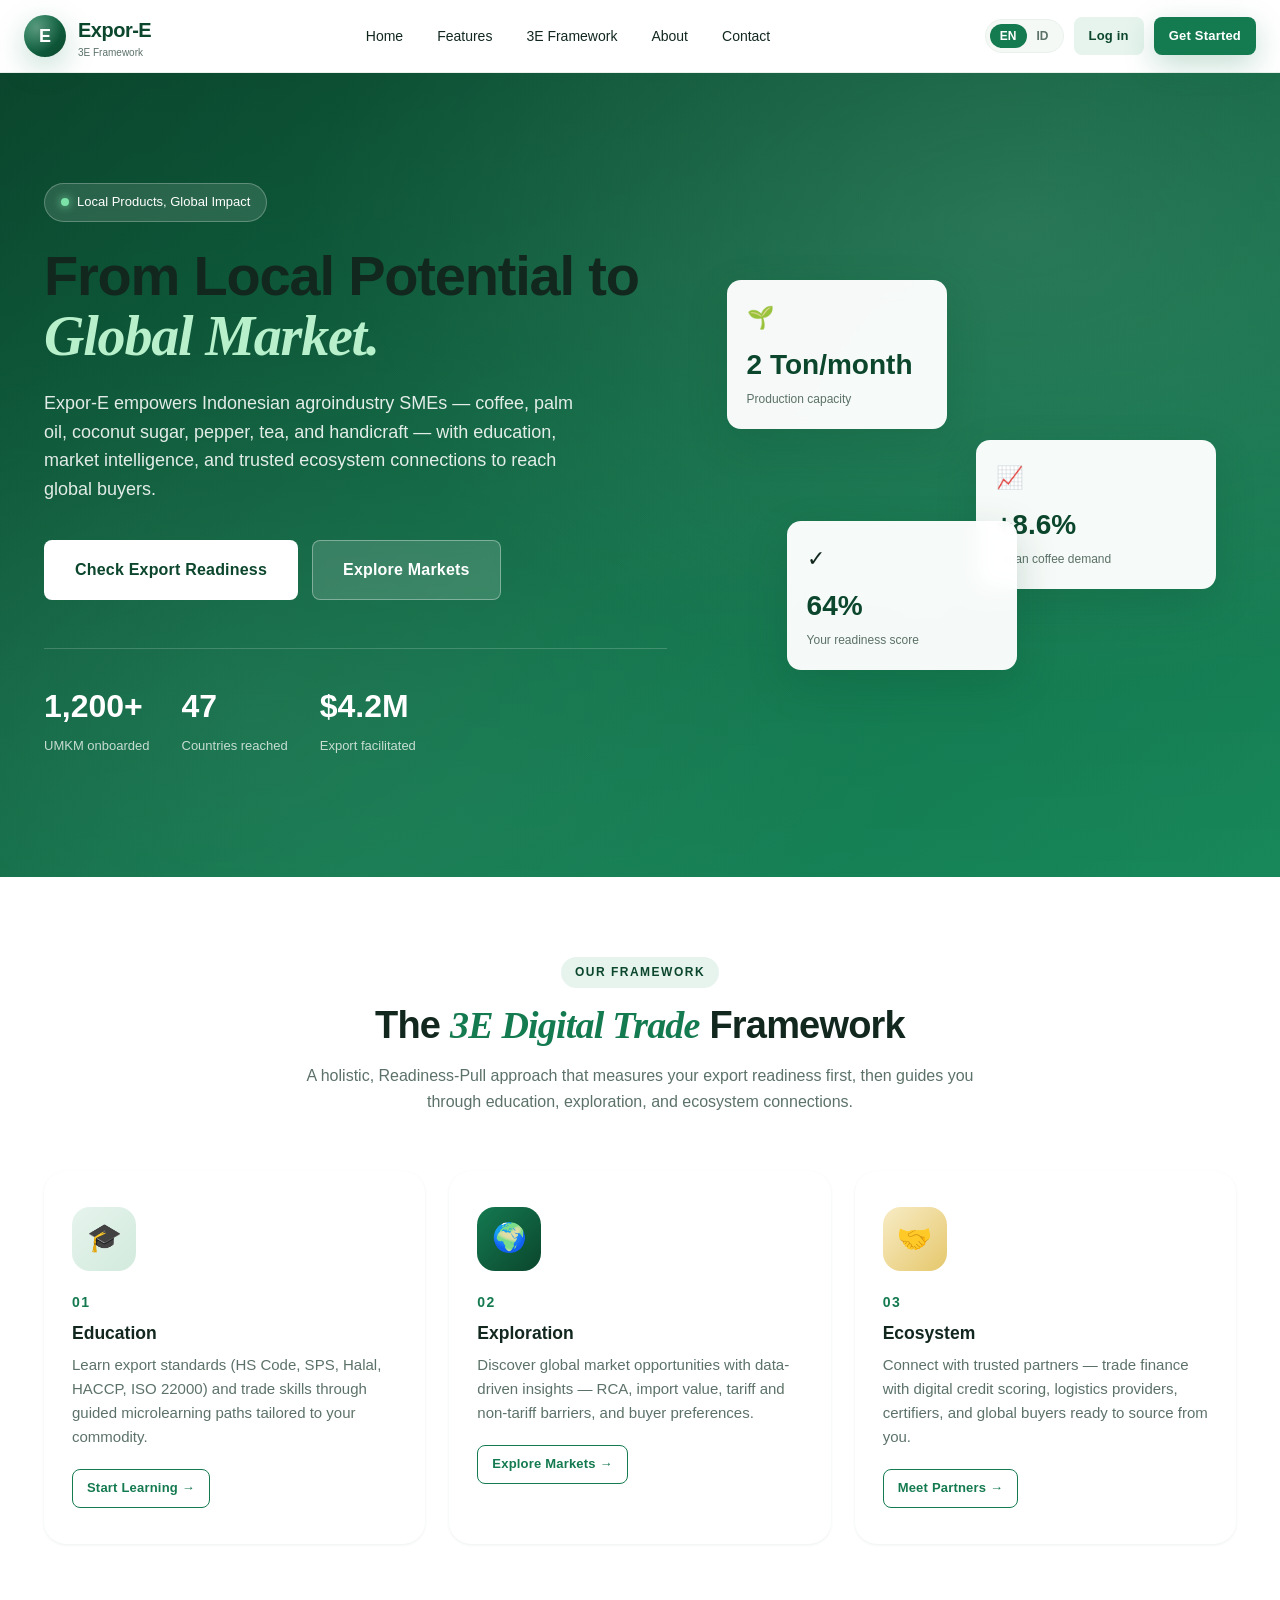
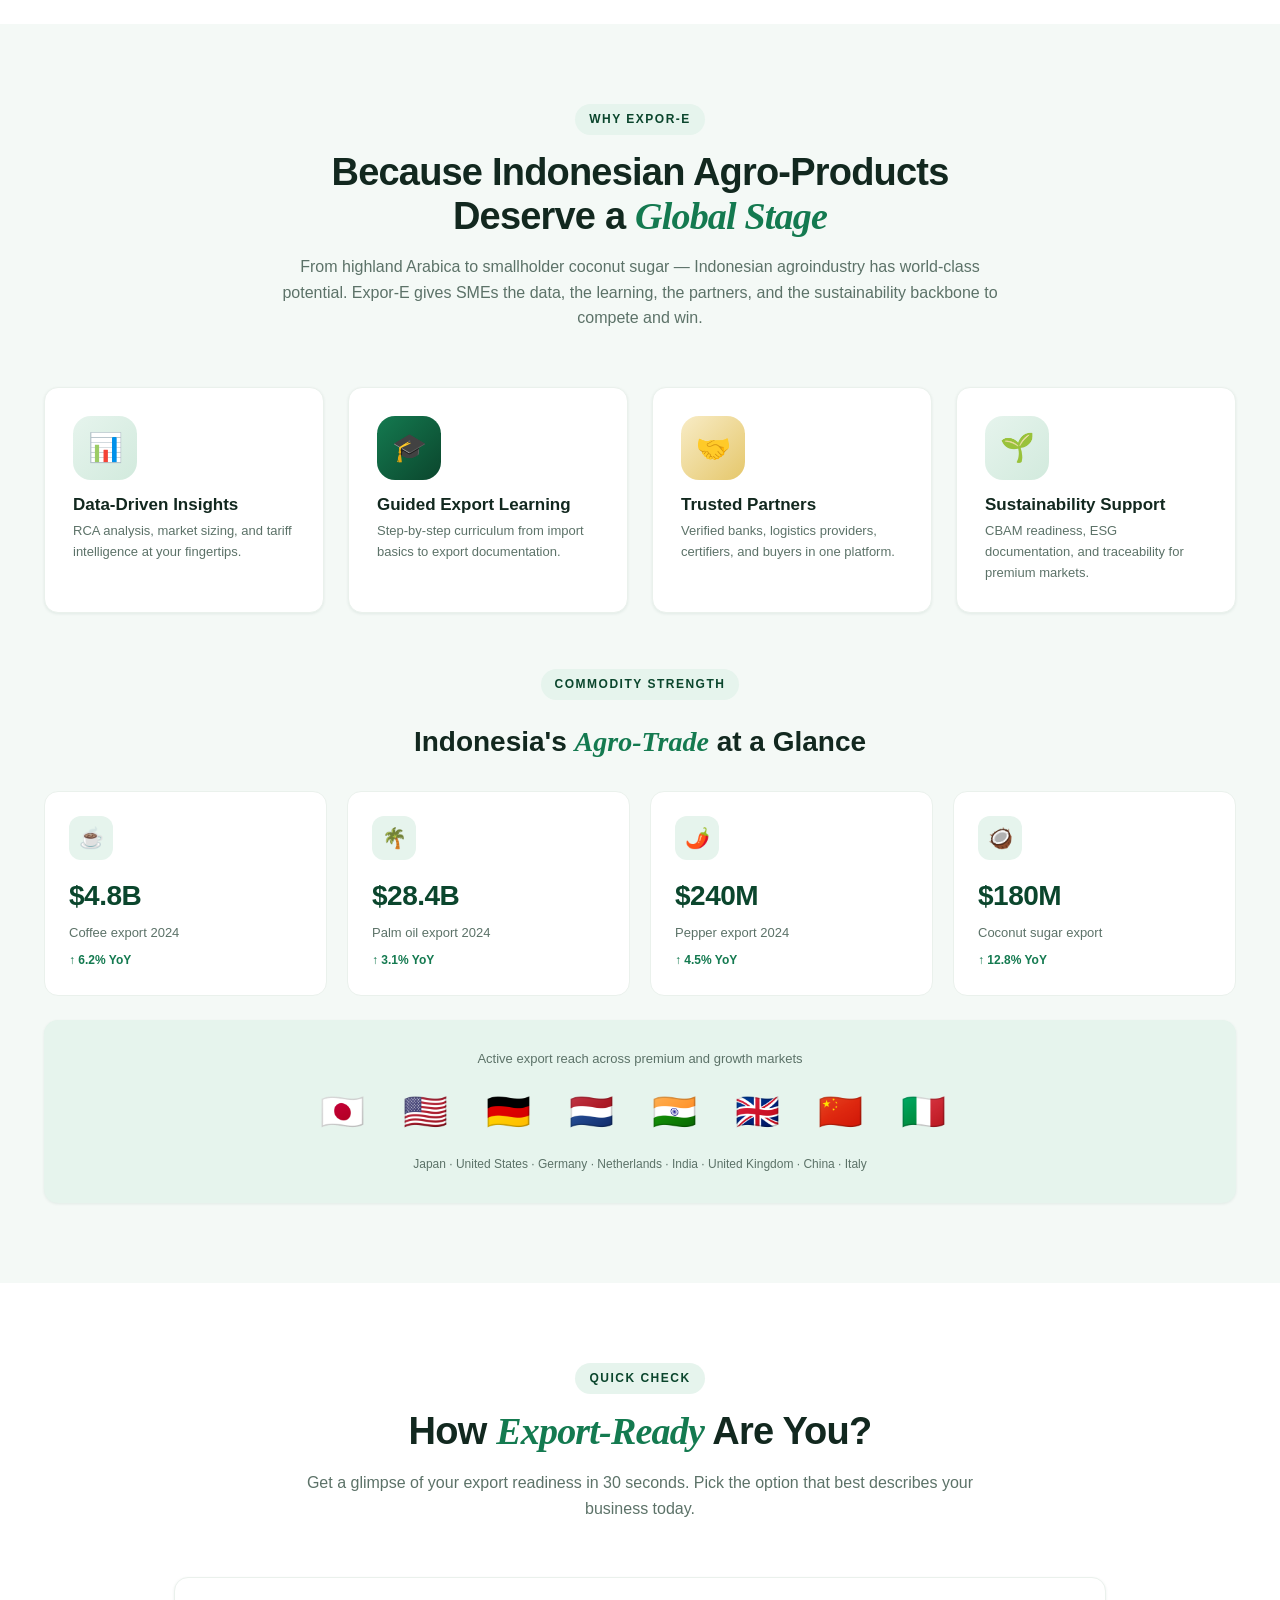
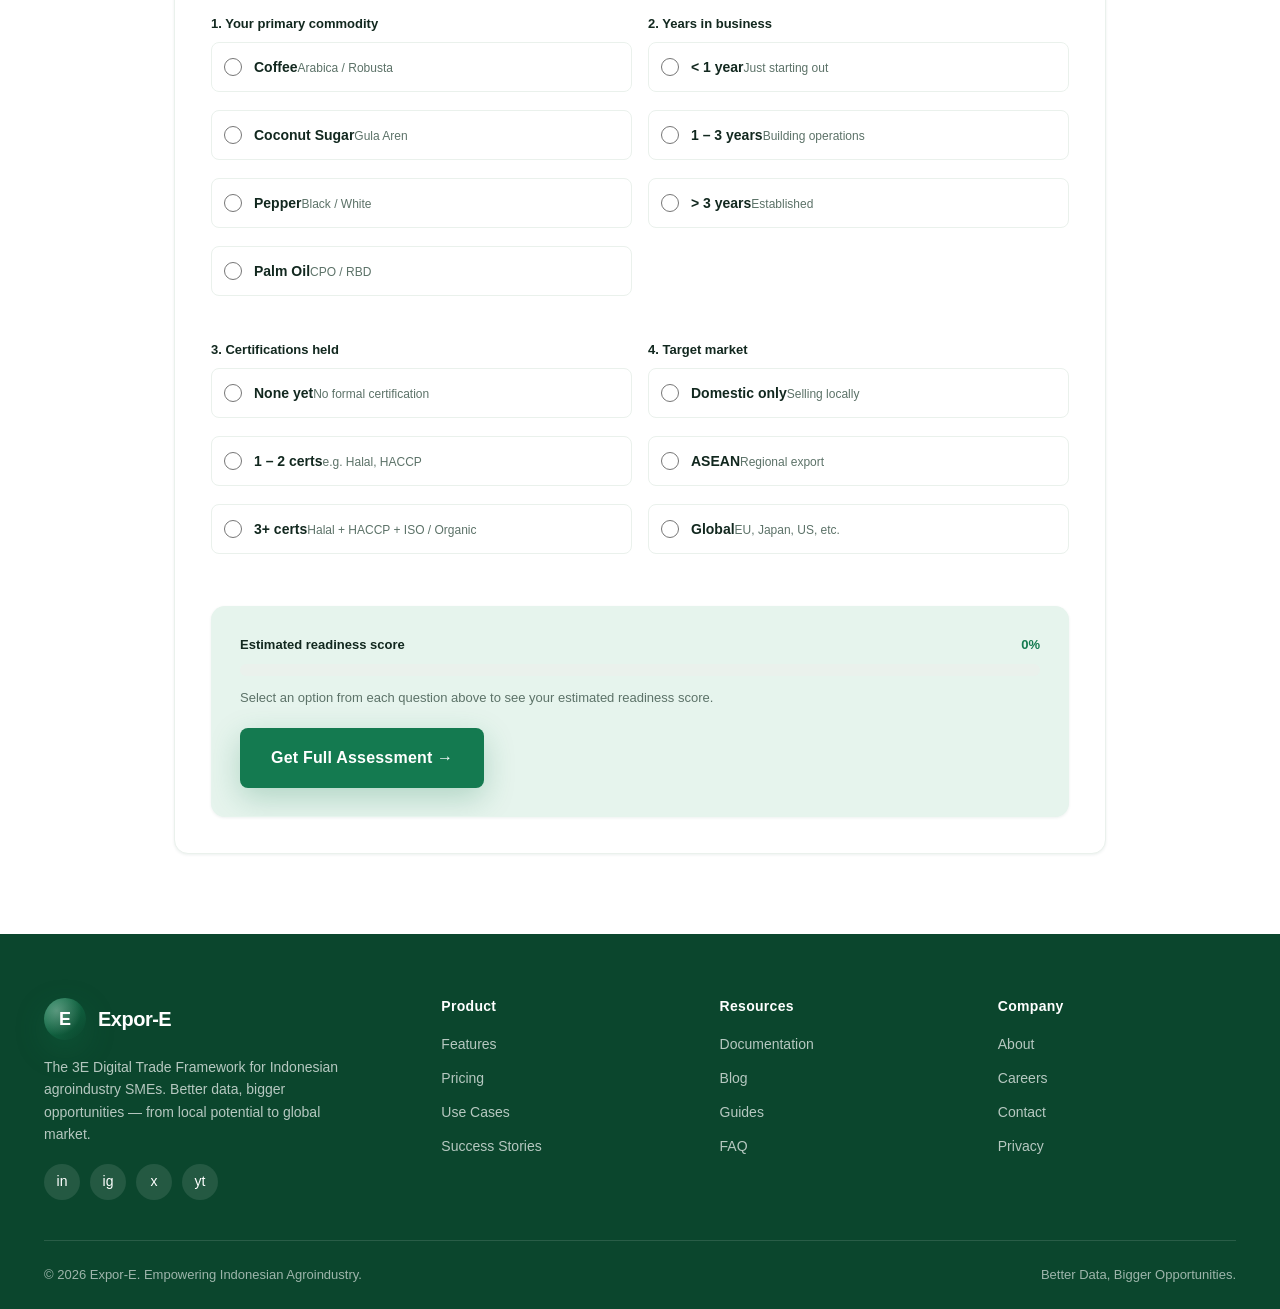
==== index.html @ 66ba03f6 "first commit" ====
<!DOCTYPE html>
<html lang="en">
<head>
  <meta charset="UTF-8">
  <meta name="viewport" content="width=device-width, initial-scale=1.0">
  <title>Expor-E — From Local Potential to Global Market</title>
  <meta name="description" content="Expor-E empowers Indonesian agroindustry SMEs — coffee, palm oil, coconut sugar, pepper, tea, and handicraft — with education, market intelligence, and trusted ecosystem connections to reach global buyers.">
  <link rel="stylesheet" href="style.css">
</head>
<body>

  <!-- ============= NAVBAR ============= -->
  <nav class="navbar">
    <div class="nav-inner">
      <a href="index.html" class="brand">
        <div class="brand-logo">E</div>
        <div>
          <div class="brand-name">Expor-E</div>
          <div class="brand-tag">3E Framework</div>
        </div>
      </a>
      <button class="mobile-nav-toggle" onclick="ExporE.toggleNav()" aria-label="Open menu">
        <svg width="22" height="22" viewBox="0 0 24 24" fill="none" stroke="currentColor" stroke-width="2.5" stroke-linecap="round"><line x1="3" y1="6" x2="21" y2="6"/><line x1="3" y1="12" x2="21" y2="12"/><line x1="3" y1="18" x2="21" y2="18"/></svg>
      </button>
      <div class="nav-menu">
        <a class="nav-link" href="index.html">Home</a>
        <a class="nav-link" href="#features">Features</a>
        <a class="nav-link" href="#framework">3E Framework</a>
        <a class="nav-link" href="#why">About</a>
        <a class="nav-link" href="#footer">Contact</a>
      </div>
      <div class="nav-actions">
        <div class="lang-switch">
          <button class="lang-btn active" data-lang="en" onclick="ExporE.switchLang('en')">EN</button>
          <button class="lang-btn" data-lang="id" onclick="ExporE.switchLang('id')">ID</button>
        </div>
        <a href="auth.html" class="btn btn-ghost btn-sm">Log in</a>
        <a href="auth.html?mode=register" class="btn btn-primary btn-sm">Get Started</a>
      </div>
    </div>
  </nav>
  <div class="nav-backdrop" onclick="ExporE.closeNav()"></div>

  <!-- ============= HERO ============= -->
  <section class="hero" id="home">
    <div class="hero-bg"></div>
    <div class="hero-inner">
      <div>
        <span class="hero-badge"><span class="hero-badge-dot"></span>Local Products, Global Impact</span>
        <h1>From Local Potential to <span class="accent">Global Market.</span></h1>
        <p class="hero-sub">Expor-E empowers Indonesian agroindustry SMEs — coffee, palm oil, coconut sugar, pepper, tea, and handicraft — with education, market intelligence, and trusted ecosystem connections to reach global buyers.</p>
        <div class="hero-actions">
          <a href="auth.html" class="btn btn-white btn-lg">Check Export Readiness</a>
          <a href="markets.html" class="btn btn-light btn-lg">Explore Markets</a>
        </div>
        <div class="hero-stats">
          <div>
            <div class="hero-stat-num">1,200+</div>
            <div class="hero-stat-label">UMKM onboarded</div>
          </div>
          <div>
            <div class="hero-stat-num">47</div>
            <div class="hero-stat-label">Countries reached</div>
          </div>
          <div>
            <div class="hero-stat-num">$4.2M</div>
            <div class="hero-stat-label">Export facilitated</div>
          </div>
        </div>
      </div>
      <div class="hero-card-stack">
        <div class="hero-float-card f1">
          <div class="ic">🌱</div>
          <div class="num">2 Ton/month</div>
          <div class="lbl">Production capacity</div>
        </div>
        <div class="hero-float-card f2">
          <div class="ic">📈</div>
          <div class="num">+8.6%</div>
          <div class="lbl">Japan coffee demand</div>
        </div>
        <div class="hero-float-card f3">
          <div class="ic">✓</div>
          <div class="num">64%</div>
          <div class="lbl">Your readiness score</div>
        </div>
      </div>
    </div>
  </section>

  <!-- ============= 3E FRAMEWORK ============= -->
  <section class="section" id="framework">
    <div class="container">
      <div class="section-head">
        <span class="eyebrow">Our Framework</span>
        <h2>The <span class="accent">3E Digital Trade</span> Framework</h2>
        <p>A holistic, Readiness-Pull approach that measures your export readiness first, then guides you through education, exploration, and ecosystem connections.</p>
      </div>
      <div class="grid grid-3">
        <div class="card-feature">
          <div class="card-icon">🎓</div>
          <div class="card-num">01</div>
          <h3>Education</h3>
          <p class="text-muted" style="margin-top:8px;">Learn export standards (HS Code, SPS, Halal, HACCP, ISO 22000) and trade skills through guided microlearning paths tailored to your commodity.</p>
          <a href="education.html" class="btn btn-outline btn-sm" style="margin-top:20px;">Start Learning →</a>
        </div>
        <div class="card-feature">
          <div class="card-icon emerald">🌍</div>
          <div class="card-num">02</div>
          <h3>Exploration</h3>
          <p class="text-muted" style="margin-top:8px;">Discover global market opportunities with data-driven insights — RCA, import value, tariff and non-tariff barriers, and buyer preferences.</p>
          <a href="markets.html" class="btn btn-outline btn-sm" style="margin-top:20px;">Explore Markets →</a>
        </div>
        <div class="card-feature">
          <div class="card-icon gold">🤝</div>
          <div class="card-num">03</div>
          <h3>Ecosystem</h3>
          <p class="text-muted" style="margin-top:8px;">Connect with trusted partners — trade finance with digital credit scoring, logistics providers, certifiers, and global buyers ready to source from you.</p>
          <a href="ecosystem.html" class="btn btn-outline btn-sm" style="margin-top:20px;">Meet Partners →</a>
        </div>
      </div>
    </div>
  </section>

  <!-- ============= WHY EXPOR-E ============= -->
  <section class="section" id="why" style="background: var(--mint-bg);">
    <div class="container">
      <div class="section-head">
        <span class="eyebrow">Why Expor-E</span>
        <h2>Because Indonesian Agro-Products Deserve a <span class="accent">Global Stage</span></h2>
        <p>From highland Arabica to smallholder coconut sugar — Indonesian agroindustry has world-class potential. Expor-E gives SMEs the data, the learning, the partners, and the sustainability backbone to compete and win.</p>
      </div>
      <div class="grid grid-4" id="features">
        <div class="card card-pad">
          <div class="card-icon" style="margin-bottom:14px;">📊</div>
          <h3 style="font-size:17px;">Data-Driven Insights</h3>
          <p class="text-muted" style="margin-top:6px;font-size:13px;">RCA analysis, market sizing, and tariff intelligence at your fingertips.</p>
        </div>
        <div class="card card-pad">
          <div class="card-icon emerald" style="margin-bottom:14px;">🎓</div>
          <h3 style="font-size:17px;">Guided Export Learning</h3>
          <p class="text-muted" style="margin-top:6px;font-size:13px;">Step-by-step curriculum from import basics to export documentation.</p>
        </div>
        <div class="card card-pad">
          <div class="card-icon gold" style="margin-bottom:14px;">🤝</div>
          <h3 style="font-size:17px;">Trusted Partners</h3>
          <p class="text-muted" style="margin-top:6px;font-size:13px;">Verified banks, logistics providers, certifiers, and buyers in one platform.</p>
        </div>
        <div class="card card-pad">
          <div class="card-icon" style="margin-bottom:14px;">🌱</div>
          <h3 style="font-size:17px;">Sustainability Support</h3>
          <p class="text-muted" style="margin-top:6px;font-size:13px;">CBAM readiness, ESG documentation, and traceability for premium markets.</p>
        </div>
      </div>

      <!-- Commodity Strength -->
      <div style="margin-top:56px;">
        <div class="text-center" style="margin-bottom:32px;">
          <span class="eyebrow">Commodity Strength</span>
          <h2 style="font-size:28px;font-weight:800;margin-top:8px;">Indonesia's <span class="accent" style="color:var(--emerald);font-family:var(--font-serif);font-style:italic;">Agro-Trade</span> at a Glance</h2>
        </div>
        <div class="stats-grid">
          <div class="stat-card">
            <div class="icon-box">☕</div>
            <div class="stat-num">$4.8B</div>
            <div class="stat-lbl">Coffee export 2024</div>
            <div class="stat-trend">↑ 6.2% YoY</div>
          </div>
          <div class="stat-card">
            <div class="icon-box">🌴</div>
            <div class="stat-num">$28.4B</div>
            <div class="stat-lbl">Palm oil export 2024</div>
            <div class="stat-trend">↑ 3.1% YoY</div>
          </div>
          <div class="stat-card">
            <div class="icon-box">🌶️</div>
            <div class="stat-num">$240M</div>
            <div class="stat-lbl">Pepper export 2024</div>
            <div class="stat-trend">↑ 4.5% YoY</div>
          </div>
          <div class="stat-card">
            <div class="icon-box">🥥</div>
            <div class="stat-num">$180M</div>
            <div class="stat-lbl">Coconut sugar export</div>
            <div class="stat-trend">↑ 12.8% YoY</div>
          </div>
        </div>

        <!-- Global reach flags -->
        <div class="card card-mint card-pad" style="margin-top:24px;text-align:center;">
          <p class="text-muted" style="font-size:13px;margin-bottom:14px;">Active export reach across premium and growth markets</p>
          <div style="font-size:36px;letter-spacing:14px;">
            🇯🇵 🇺🇸 🇩🇪 🇳🇱 🇮🇳 🇬🇧 🇨🇳 🇮🇹
          </div>
          <p class="text-muted" style="font-size:12px;margin-top:14px;">Japan · United States · Germany · Netherlands · India · United Kingdom · China · Italy</p>
        </div>
      </div>
    </div>
  </section>

  <!-- ============= QUICK READINESS CHECK ============= -->
  <section class="section" id="quick-check">
    <div class="container container-narrow">
      <div class="section-head">
        <span class="eyebrow">Quick Check</span>
        <h2>How <span class="accent">Export-Ready</span> Are You?</h2>
        <p>Get a glimpse of your export readiness in 30 seconds. Pick the option that best describes your business today.</p>
      </div>

      <div class="card card-pad-lg">
        <div class="form-row" style="grid-template-columns: 1fr 1fr;">
          <!-- Q1 Commodity -->
          <div class="form-group">
            <label class="form-label">1. Your primary commodity</label>
            <div class="flex-col gap-8" data-question="commodity">
              <label class="form-check"><input type="radio" name="q-commodity" value="coffee"><span><span class="form-check-label">Coffee</span><span class="form-check-sub">Arabica / Robusta</span></span></label>
              <label class="form-check"><input type="radio" name="q-commodity" value="sugar"><span><span class="form-check-label">Coconut Sugar</span><span class="form-check-sub">Gula Aren</span></span></label>
              <label class="form-check"><input type="radio" name="q-commodity" value="pepper"><span><span class="form-check-label">Pepper</span><span class="form-check-sub">Black / White</span></span></label>
              <label class="form-check"><input type="radio" name="q-commodity" value="palmoil"><span><span class="form-check-label">Palm Oil</span><span class="form-check-sub">CPO / RBD</span></span></label>
            </div>
          </div>

          <!-- Q2 Years in business -->
          <div class="form-group">
            <label class="form-label">2. Years in business</label>
            <div class="flex-col gap-8" data-question="years">
              <label class="form-check"><input type="radio" name="q-years" value="lt1"><span><span class="form-check-label">&lt; 1 year</span><span class="form-check-sub">Just starting out</span></span></label>
              <label class="form-check"><input type="radio" name="q-years" value="1to3"><span><span class="form-check-label">1 – 3 years</span><span class="form-check-sub">Building operations</span></span></label>
              <label class="form-check"><input type="radio" name="q-years" value="gt3"><span><span class="form-check-label">&gt; 3 years</span><span class="form-check-sub">Established</span></span></label>
            </div>
          </div>

          <!-- Q3 Certifications -->
          <div class="form-group">
            <label class="form-label">3. Certifications held</label>
            <div class="flex-col gap-8" data-question="certs">
              <label class="form-check"><input type="radio" name="q-certs" value="none"><span><span class="form-check-label">None yet</span><span class="form-check-sub">No formal certification</span></span></label>
              <label class="form-check"><input type="radio" name="q-certs" value="1to2"><span><span class="form-check-label">1 – 2 certs</span><span class="form-check-sub">e.g. Halal, HACCP</span></span></label>
              <label class="form-check"><input type="radio" name="q-certs" value="3plus"><span><span class="form-check-label">3+ certs</span><span class="form-check-sub">Halal + HACCP + ISO / Organic</span></span></label>
            </div>
          </div>

          <!-- Q4 Target market -->
          <div class="form-group">
            <label class="form-label">4. Target market</label>
            <div class="flex-col gap-8" data-question="market">
              <label class="form-check"><input type="radio" name="q-market" value="domestic"><span><span class="form-check-label">Domestic only</span><span class="form-check-sub">Selling locally</span></span></label>
              <label class="form-check"><input type="radio" name="q-market" value="asean"><span><span class="form-check-label">ASEAN</span><span class="form-check-sub">Regional export</span></span></label>
              <label class="form-check"><input type="radio" name="q-market" value="global"><span><span class="form-check-label">Global</span><span class="form-check-sub">EU, Japan, US, etc.</span></span></label>
            </div>
          </div>
        </div>

        <!-- Preview result -->
        <div class="card card-mint card-pad" style="margin-top:24px;">
          <div class="progress-row">
            <span class="lbl">Estimated readiness score</span>
            <span class="val" id="quick-score">0%</span>
          </div>
          <div class="progress progress-lg" id="quick-progress">
            <div class="progress-bar" style="width:0%"></div>
          </div>
          <p class="text-muted" style="font-size:13px;margin-top:12px;" id="quick-message">Select an option from each question above to see your estimated readiness score.</p>
          <div style="margin-top:20px;">
            <a href="auth.html?mode=register" class="btn btn-primary btn-lg">Get Full Assessment →</a>
          </div>
        </div>
      </div>
    </div>
  </section>

  <!-- ============= FOOTER ============= -->
  <footer class="footer" id="footer">
    <div class="container">
      <div class="footer-grid">
        <div class="footer-brand">
          <div class="brand">
            <div class="brand-logo">E</div>
            <div class="brand-name">Expor-E</div>
          </div>
          <p>The 3E Digital Trade Framework for Indonesian agroindustry SMEs. Better data, bigger opportunities — from local potential to global market.</p>
          <div class="footer-social" style="margin-top:18px;">
            <a href="#" aria-label="LinkedIn">in</a>
            <a href="#" aria-label="Instagram">ig</a>
            <a href="#" aria-label="Twitter">x</a>
            <a href="#" aria-label="YouTube">yt</a>
          </div>
        </div>
        <div class="footer-col">
          <h4>Product</h4>
          <ul>
            <li><a href="#features">Features</a></li>
            <li><a href="auth.html?mode=register">Pricing</a></li>
            <li><a href="#framework">Use Cases</a></li>
            <li><a href="markets.html">Success Stories</a></li>
          </ul>
        </div>
        <div class="footer-col">
          <h4>Resources</h4>
          <ul>
            <li><a href="education.html">Documentation</a></li>
            <li><a href="#why">Blog</a></li>
            <li><a href="education.html">Guides</a></li>
            <li><a href="#quick-check">FAQ</a></li>
          </ul>
        </div>
        <div class="footer-col">
          <h4>Company</h4>
          <ul>
            <li><a href="#why">About</a></li>
            <li><a href="#why">Careers</a></li>
            <li><a href="#footer">Contact</a></li>
            <li><a href="#footer">Privacy</a></li>
          </ul>
        </div>
      </div>
      <div class="footer-bottom">
        <p>© 2026 Expor-E. Empowering Indonesian Agroindustry.</p>
        <p>Better Data, Bigger Opportunities.</p>
      </div>
    </div>
  </footer>

  <script src="script.js"></script>
  <script>
    /* ---------- Quick-check interactive scoring ---------- */
    (function () {
      const scoreEl = document.getElementById('quick-score');
      const barEl = document.querySelector('#quick-progress .progress-bar');
      const msgEl = document.getElementById('quick-message');

      function calcScore() {
        const commodity = document.querySelector('input[name="q-commodity"]:checked');
        const years = document.querySelector('input[name="q-years"]:checked');
        const certs = document.querySelector('input[name="q-certs"]:checked');
        const market = document.querySelector('input[name="q-market"]:checked');

        let score = 25; // base
        if (commodity) score += 10;
        if (years) {
          if (years.value === 'lt1') score += 5;
          else if (years.value === '1to3') score += 12;
          else if (years.value === 'gt3') score += 20;
        }
        if (certs) {
          if (certs.value === 'none') score += 5;
          else if (certs.value === '1to2') score += 15;
          else if (certs.value === '3plus') score += 25;
        }
        if (market) {
          if (market.value === 'domestic') score += 5;
          else if (market.value === 'asean') score += 15;
          else if (market.value === 'global') score += 25;
        }
        if (score > 100) score = 100;
        return { score, commodity, years, certs, market };
      }

      function render() {
        const { score, commodity, years, certs, market } = calcScore();
        scoreEl.textContent = score + '%';
        barEl.style.width = score + '%';
        barEl.classList.remove('warning', 'danger', 'gold', 'info');
        if (score < 40) barEl.classList.add('danger');
        else if (score < 70) barEl.classList.add('warning');
        else if (score < 85) barEl.classList.add('info');
        else barEl.classList.add('gold');

        const answered = [commodity, years, certs, market].filter(Boolean).length;
        if (answered === 0) {
          msgEl.textContent = 'Select an option from each question above to see your estimated readiness score.';
        } else if (answered < 4) {
          msgEl.textContent = `Good progress — ${answered}/4 answered. Keep going for a complete estimate.`;
        } else {
          let label = 'Getting Started';
          if (score >= 85) label = 'Export Ready 🚀';
          else if (score >= 70) label = 'Good Progress 💪';
          else if (score >= 50) label = 'Building Up 🌱';
          msgEl.textContent = `Your estimated readiness: ${score}% — ${label}. Sign up for the full assessment with detailed recommendations.`;
          if (typeof ExporE !== 'undefined' && ExporE.showToast) {
            ExporE.showToast('Quick check complete! Score: ' + score + '%', 'success');
          }
        }
      }

      document.querySelectorAll('input[type="radio"]').forEach(r => {
        r.addEventListener('change', render);
        // visual selected state
        r.addEventListener('change', () => {
          r.closest('[data-question]').querySelectorAll('.form-check').forEach(fc => fc.classList.remove('checked'));
          r.closest('.form-check').classList.add('checked');
        });
      });
    })();
  </script>
</body>
</html>
---- style.css ----
/* ============================================
   EXPOR-E — The 3E Digital Trade Framework
   Vanilla CSS3 · Green-White Modern Elegant
   ============================================ */

/* ---------- 1. ROOT VARIABLES ---------- */
:root {
  --emerald: #147A50;
  --emerald-dark: #0B462D;
  --emerald-deep: #093824;
  --mint-soft: #E6F4ED;
  --mint-bg: #F4F9F6;
  --white: #FFFFFF;
  --text-dark: #12281F;
  --muted: #5C7268;
  --muted-light: #8DA89C;
  --border: #DCE7E0;
  --border-soft: #EAF1EC;
  --danger: #C0392B;
  --warning: #E08A1F;
  --info: #2E7CB8;
  --gold: #C9A227;
  --shadow-sm: 0 1px 3px rgba(11, 70, 45, 0.08);
  --shadow: 0 4px 16px rgba(11, 70, 45, 0.10);
  --shadow-lg: 0 14px 40px rgba(11, 70, 45, 0.18);
  --shadow-emerald: 0 10px 30px rgba(20, 122, 80, 0.25);
  --radius-sm: 8px;
  --radius: 14px;
  --radius-lg: 22px;
  --radius-xl: 32px;
  --font-sans: -apple-system, BlinkMacSystemFont, "Segoe UI", Roboto, "Helvetica Neue", Arial, sans-serif;
  --font-serif: "Playfair Display", "Times New Roman", Georgia, serif;
}

/* ---------- 2. RESET & BASE ---------- */
*, *::before, *::after { box-sizing: border-box; margin: 0; padding: 0; }
html { scroll-behavior: smooth; -webkit-text-size-adjust: 100%; }
body {
  font-family: var(--font-sans);
  color: var(--text-dark);
  background: var(--white);
  line-height: 1.6;
  font-size: 15px;
  -webkit-font-smoothing: antialiased;
}
img { max-width: 100%; display: block; }
a { color: var(--emerald); text-decoration: none; transition: color 0.2s; }
a:hover { color: var(--emerald-dark); }
button { font-family: inherit; cursor: pointer; border: none; background: none; }
ul, ol { list-style: none; }
input, select, textarea { font-family: inherit; font-size: inherit; }
h1, h2, h3, h4, h5 { line-height: 1.25; color: var(--text-dark); font-weight: 700; }
::selection { background: var(--emerald); color: var(--white); }

/* ---------- 3. LAYOUT HELPERS ---------- */
.container { width: 100%; max-width: 1240px; margin: 0 auto; padding: 0 24px; }
.container-narrow { max-width: 980px; }
.section { padding: 80px 0; }
.section-sm { padding: 48px 0; }
.flex { display: flex; }
.flex-col { display: flex; flex-direction: column; }
.items-center { align-items: center; }
.justify-between { justify-content: space-between; }
.justify-center { justify-content: center; }
.gap-8 { gap: 8px; } .gap-12 { gap: 12px; } .gap-16 { gap: 16px; }
.gap-20 { gap: 20px; } .gap-24 { gap: 24px; } .gap-32 { gap: 32px; }
.grid { display: grid; gap: 24px; }
.grid-2 { grid-template-columns: repeat(2, 1fr); }
.grid-3 { grid-template-columns: repeat(3, 1fr); }
.grid-4 { grid-template-columns: repeat(4, 1fr); }
.text-center { text-align: center; }
.text-muted { color: var(--muted); }
.text-emerald { color: var(--emerald); }
.text-white { color: var(--white); }
.mt-8 { margin-top: 8px; } .mt-16 { margin-top: 16px; } .mt-24 { margin-top: 24px; }
.mt-32 { margin-top: 32px; } .mt-48 { margin-top: 48px; }
.mb-8 { margin-bottom: 8px; } .mb-16 { margin-bottom: 16px; } .mb-24 { margin-bottom: 24px; }
.mb-32 { margin-bottom: 32px; } .mb-48 { margin-bottom: 48px; }
.full { width: 100%; }

/* ---------- 4. BUTTONS ---------- */
.btn {
  display: inline-flex; align-items: center; justify-content: center; gap: 8px;
  padding: 12px 22px; border-radius: var(--radius-sm);
  font-weight: 600; font-size: 14px; letter-spacing: 0.2px;
  transition: all 0.25s cubic-bezier(0.4, 0, 0.2, 1);
  border: 1.5px solid transparent; white-space: nowrap;
}
.btn-primary { background: var(--emerald); color: var(--white); box-shadow: var(--shadow-emerald); }
.btn-primary:hover { background: var(--emerald-dark); color: var(--white); transform: translateY(-2px); }
.btn-outline { background: transparent; color: var(--emerald); border-color: var(--emerald); }
.btn-outline:hover { background: var(--emerald); color: var(--white); }
.btn-white { background: var(--white); color: var(--emerald-dark); }
.btn-white:hover { transform: translateY(-2px); box-shadow: var(--shadow-lg); }
.btn-ghost { background: var(--mint-soft); color: var(--emerald-dark); }
.btn-ghost:hover { background: var(--emerald); color: var(--white); }
.btn-light { background: rgba(255,255,255,0.15); color: var(--white); border-color: rgba(255,255,255,0.35); backdrop-filter: blur(6px); }
.btn-light:hover { background: rgba(255,255,255,0.25); }
.btn-lg { padding: 16px 30px; font-size: 16px; }
.btn-sm { padding: 8px 14px; font-size: 13px; }
.btn-block { display: flex; width: 100%; }
.btn-icon { padding: 10px; border-radius: 50%; }
.btn:disabled { opacity: 0.5; cursor: not-allowed; }

/* ---------- 5. BADGES & CHIPS ---------- */
.badge {
  display: inline-flex; align-items: center; gap: 6px;
  padding: 5px 12px; border-radius: 999px;
  font-size: 12px; font-weight: 600; letter-spacing: 0.3px;
  background: var(--mint-soft); color: var(--emerald-dark);
}
.badge-emerald { background: var(--emerald); color: var(--white); }
.badge-dark { background: var(--emerald-dark); color: var(--white); }
.badge-success { background: #D4F0DE; color: #0F6B3F; }
.badge-warning { background: #FCEFD2; color: #9A5A0F; }
.badge-danger { background: #F8D7D2; color: #9B2B1C; }
.badge-info { background: #D6EBF7; color: #1F5E91; }
.badge-muted { background: #EEF2F0; color: var(--muted); }
.badge-gold { background: #F8ECC6; color: #7A5D0A; }
.badge-dot::before { content: ""; width: 6px; height: 6px; border-radius: 50%; background: currentColor; }
.chip {
  display: inline-flex; align-items: center; gap: 6px;
  padding: 6px 14px; border-radius: 999px;
  font-size: 13px; font-weight: 500;
  background: var(--mint-bg); color: var(--muted);
  border: 1px solid var(--border-soft); transition: all 0.2s;
}
.chip:hover, .chip.active { background: var(--emerald); color: var(--white); border-color: var(--emerald); }

/* ---------- 6. NAVBAR ---------- */
.navbar {
  position: sticky; top: 0; z-index: 100;
  background: rgba(255,255,255,0.92); backdrop-filter: blur(14px);
  border-bottom: 1px solid var(--border-soft);
}
.nav-inner { display: flex; align-items: center; justify-content: space-between; padding: 14px 24px; max-width: 1340px; margin: 0 auto; gap: 24px; }
.brand { display: flex; align-items: center; gap: 12px; }
.brand-logo {
  width: 42px; height: 42px; border-radius: 50%;
  background: linear-gradient(135deg, var(--emerald) 0%, var(--emerald-dark) 100%);
  display: flex; align-items: center; justify-content: center;
  color: var(--white); font-weight: 800; font-size: 18px;
  box-shadow: var(--shadow-emerald);
  position: relative; overflow: hidden;
}
.brand-logo::after {
  content: ""; position: absolute; inset: 0;
  background: radial-gradient(circle at 30% 30%, rgba(255,255,255,0.3), transparent 60%);
}
.brand-name { font-size: 20px; font-weight: 800; color: var(--emerald-dark); letter-spacing: -0.5px; }
.brand-tag { font-size: 10px; color: var(--muted); display: block; line-height: 1; margin-top: 2px; }
.nav-menu { display: flex; align-items: center; gap: 6px; }
.nav-link {
  padding: 8px 14px; border-radius: var(--radius-sm);
  font-size: 14px; font-weight: 500; color: var(--text-dark);
  transition: all 0.2s;
}
.nav-link:hover { background: var(--mint-soft); color: var(--emerald-dark); }
.nav-actions { display: flex; align-items: center; gap: 10px; }
.lang-switch {
  display: inline-flex; align-items: center; background: var(--mint-bg);
  border-radius: 999px; padding: 4px; border: 1px solid var(--border-soft);
}
.lang-btn { padding: 5px 10px; font-size: 12px; font-weight: 600; border-radius: 999px; color: var(--muted); }
.lang-btn.active { background: var(--emerald); color: var(--white); }
.nav-toggle { display: none; font-size: 24px; color: var(--emerald-dark); }

/* ---------- 7. HERO ---------- */
.hero {
  position: relative; padding: 110px 0 120px; overflow: hidden;
  background: linear-gradient(135deg, var(--emerald-dark) 0%, var(--emerald) 55%, #1A8E5F 100%);
  color: var(--white);
}
.hero-bg {
  position: absolute; inset: 0; z-index: 0;
  background:
    radial-gradient(ellipse at 80% 20%, rgba(230, 244, 237, 0.18), transparent 50%),
    radial-gradient(ellipse at 20% 80%, rgba(255,255,255,0.08), transparent 45%);
}
.hero-bg::before {
  content: ""; position: absolute; inset: 0;
  background-image: url('https://images.unsplash.com/photo-1559056199-641a0ac8b55e?auto=format&fit=crop&w=1920&q=80');
  background-size: cover; background-position: center;
  opacity: 0.18; mix-blend-mode: overlay;
}
.hero-bg::after {
  content: ""; position: absolute; inset: 0;
  background: linear-gradient(180deg, rgba(11,70,45,0.4) 0%, rgba(20,122,80,0.3) 100%);
}
.hero-inner { position: relative; z-index: 2; max-width: 1240px; margin: 0 auto; padding: 0 24px; display: grid; grid-template-columns: 1.1fr 0.9fr; gap: 60px; align-items: center; }
.hero-badge {
  display: inline-flex; align-items: center; gap: 8px;
  padding: 8px 16px; border-radius: 999px;
  background: rgba(255,255,255,0.12); border: 1px solid rgba(255,255,255,0.25);
  font-size: 13px; font-weight: 500; backdrop-filter: blur(6px); margin-bottom: 24px;
}
.hero-badge-dot { width: 8px; height: 8px; border-radius: 50%; background: #7BE3A8; box-shadow: 0 0 10px #7BE3A8; }
.hero h1 {
  font-size: 56px; line-height: 1.08; font-weight: 800; letter-spacing: -1.2px;
  margin-bottom: 22px;
}
.hero h1 .accent { color: #B8F0CC; font-style: italic; font-family: var(--font-serif); font-weight: 700; }
.hero-sub { font-size: 18px; color: rgba(255,255,255,0.88); max-width: 540px; margin-bottom: 36px; line-height: 1.6; }
.hero-actions { display: flex; gap: 14px; flex-wrap: wrap; }
.hero-stats { display: flex; gap: 32px; margin-top: 48px; padding-top: 32px; border-top: 1px solid rgba(255,255,255,0.18); }
.hero-stat-num { font-size: 32px; font-weight: 800; color: var(--white); }
.hero-stat-label { font-size: 13px; color: rgba(255,255,255,0.75); margin-top: 4px; }
.hero-card-stack { position: relative; height: 420px; }
.hero-float-card {
  position: absolute; background: rgba(255,255,255,0.96); color: var(--text-dark);
  border-radius: var(--radius); padding: 20px; box-shadow: var(--shadow-lg);
  backdrop-filter: blur(10px);
}
.hero-float-card.f1 { top: 20px; left: 0; width: 220px; animation: floatY 6s ease-in-out infinite; }
.hero-float-card.f2 { top: 180px; right: 20px; width: 240px; animation: floatY 7s ease-in-out infinite 1s; }
.hero-float-card.f3 { bottom: 10px; left: 60px; width: 230px; animation: floatY 6.5s ease-in-out infinite 0.5s; }
@keyframes floatY { 0%, 100% { transform: translateY(0); } 50% { transform: translateY(-12px); } }
.hero-float-card .num { font-size: 28px; font-weight: 800; color: var(--emerald-dark); }
.hero-float-card .lbl { font-size: 12px; color: var(--muted); margin-top: 2px; }
.hero-float-card .ic { font-size: 22px; margin-bottom: 8px; }

/* ---------- 8. SECTIONS GENERAL ---------- */
.section-head { text-align: center; max-width: 720px; margin: 0 auto 56px; }
.eyebrow {
  display: inline-block; padding: 6px 14px; border-radius: 999px;
  background: var(--mint-soft); color: var(--emerald-dark);
  font-size: 12px; font-weight: 700; letter-spacing: 1.5px; text-transform: uppercase;
  margin-bottom: 16px;
}
.section-head h2 { font-size: 38px; font-weight: 800; letter-spacing: -0.8px; line-height: 1.15; }
.section-head h2 .accent { color: var(--emerald); font-family: var(--font-serif); font-style: italic; }
.section-head p { font-size: 16px; color: var(--muted); margin-top: 16px; }

/* ---------- 9. CARDS ---------- */
.card {
  background: var(--white); border-radius: var(--radius);
  border: 1px solid var(--border-soft);
  box-shadow: var(--shadow-sm);
  transition: all 0.3s cubic-bezier(0.4, 0, 0.2, 1);
  overflow: hidden;
}
.card:hover { transform: translateY(-4px); box-shadow: var(--shadow); border-color: var(--border); }
.card-pad { padding: 28px; }
.card-pad-sm { padding: 20px; }
.card-pad-lg { padding: 36px; }
.card-clickable { cursor: pointer; }
.card-clickable:hover { border-color: var(--emerald); }
.card-emerald { background: linear-gradient(135deg, var(--emerald) 0%, var(--emerald-dark) 100%); color: var(--white); border: none; }
.card-emerald h3, .card-emerald h4 { color: var(--white); }
.card-mint { background: var(--mint-soft); border-color: transparent; }
.card-feature {
  position: relative; padding: 36px 28px;
  border-radius: var(--radius-lg); background: var(--white);
  box-shadow: var(--shadow-sm); transition: all 0.35s; overflow: hidden;
}
.card-feature::before {
  content: ""; position: absolute; top: 0; left: 0; right: 0; height: 4px;
  background: linear-gradient(90deg, var(--emerald), #4FBA82);
  transform: scaleX(0); transform-origin: left; transition: transform 0.35s;
}
.card-feature:hover { transform: translateY(-8px); box-shadow: var(--shadow-lg); }
.card-feature:hover::before { transform: scaleX(1); }
.card-icon {
  width: 64px; height: 64px; border-radius: 18px;
  background: linear-gradient(135deg, var(--mint-soft), #D2EADD);
  display: flex; align-items: center; justify-content: center;
  font-size: 28px; margin-bottom: 20px;
  transition: transform 0.35s;
}
.card-feature:hover .card-icon { transform: scale(1.08) rotate(-4deg); }
.card-icon.emerald { background: linear-gradient(135deg, var(--emerald), var(--emerald-dark)); color: var(--white); }
.card-icon.gold { background: linear-gradient(135deg, #F8ECC6, #E5C76B); }
.card-num { font-size: 14px; font-weight: 700; color: var(--emerald); letter-spacing: 1.5px; margin-bottom: 10px; }

/* ---------- 10. STATS GRID ---------- */
.stats-grid { display: grid; grid-template-columns: repeat(4, 1fr); gap: 20px; }
.stat-card {
  background: var(--white); border-radius: var(--radius); padding: 24px;
  border: 1px solid var(--border-soft); transition: all 0.3s;
  position: relative; overflow: hidden;
}
.stat-card:hover { transform: translateY(-3px); box-shadow: var(--shadow); border-color: var(--emerald); }
.stat-card .icon-box {
  width: 44px; height: 44px; border-radius: 12px;
  background: var(--mint-soft); color: var(--emerald);
  display: flex; align-items: center; justify-content: center;
  font-size: 20px; margin-bottom: 14px;
}
.stat-num { font-size: 28px; font-weight: 800; color: var(--emerald-dark); letter-spacing: -0.5px; }
.stat-lbl { font-size: 13px; color: var(--muted); margin-top: 4px; }
.stat-trend { font-size: 12px; font-weight: 600; color: var(--emerald); margin-top: 8px; }

/* ---------- 11. APP SHELL (sidebar layout) ---------- */
.app-shell { display: grid; grid-template-columns: 264px 1fr; min-height: 100vh; background: var(--mint-bg); }
.app-sidebar {
  background: var(--white); border-right: 1px solid var(--border-soft);
  position: sticky; top: 0; height: 100vh; overflow-y: auto;
  display: flex; flex-direction: column;
  padding: 20px 16px;
}
.sidebar-brand { display: flex; align-items: center; gap: 12px; padding: 8px 12px 20px; border-bottom: 1px solid var(--border-soft); margin-bottom: 16px; }
.sidebar-brand .brand-name { font-size: 17px; }
.sidebar-user {
  display: flex; align-items: center; gap: 12px;
  padding: 12px; background: var(--mint-bg); border-radius: var(--radius);
  margin-bottom: 16px;
}
.sidebar-avatar {
  width: 40px; height: 40px; border-radius: 50%;
  background: linear-gradient(135deg, var(--emerald), var(--emerald-dark));
  color: var(--white); display: flex; align-items: center; justify-content: center;
  font-weight: 700; font-size: 16px;
}
.sidebar-user-info { flex: 1; min-width: 0; }
.sidebar-user-name { font-size: 14px; font-weight: 600; color: var(--text-dark); white-space: nowrap; overflow: hidden; text-overflow: ellipsis; }
.sidebar-user-role { font-size: 11px; color: var(--muted); }
.sidebar-nav-section { font-size: 11px; font-weight: 700; color: var(--muted-light); letter-spacing: 1.2px; text-transform: uppercase; padding: 16px 12px 8px; }
.sidebar-link {
  display: flex; align-items: center; gap: 12px;
  padding: 11px 14px; border-radius: var(--radius-sm);
  font-size: 14px; font-weight: 500; color: var(--text-dark);
  transition: all 0.2s; margin-bottom: 2px;
}
.sidebar-link:hover { background: var(--mint-soft); color: var(--emerald-dark); }
.sidebar-link.active { background: var(--emerald); color: var(--white); box-shadow: var(--shadow-emerald); }
.sidebar-link .ic { font-size: 18px; width: 22px; text-align: center; }
.sidebar-link .lbl { flex: 1; }
.sidebar-link .pill {
  font-size: 10px; padding: 2px 7px; border-radius: 999px;
  background: var(--mint-soft); color: var(--emerald-dark); font-weight: 700;
}
.sidebar-link.active .pill { background: rgba(255,255,255,0.25); color: var(--white); }
.sidebar-link .pill.coming { background: #EEF2F0; color: var(--muted); }
.sidebar-link .pill.active-tag { background: #D4F0DE; color: #0F6B3F; }
.sidebar-sublink {
  display: block; padding: 8px 14px 8px 48px; font-size: 13px;
  color: var(--muted); border-radius: var(--radius-sm); transition: all 0.2s;
}
.sidebar-sublink:hover { color: var(--emerald-dark); background: var(--mint-bg); }
.sidebar-sublink.active { color: var(--emerald); font-weight: 600; }
.sidebar-footer { margin-top: auto; padding-top: 16px; border-top: 1px solid var(--border-soft); }

.app-main { padding: 28px 36px 60px; min-width: 0; }
.app-header { display: flex; align-items: flex-start; justify-content: space-between; gap: 24px; margin-bottom: 28px; flex-wrap: wrap; }
.app-header h1 { font-size: 26px; font-weight: 800; letter-spacing: -0.4px; }
.app-header .sub { color: var(--muted); font-size: 14px; margin-top: 4px; }
.app-header-actions { display: flex; gap: 10px; align-items: center; }
.bell-btn {
  width: 42px; height: 42px; border-radius: 50%; background: var(--white);
  border: 1px solid var(--border-soft); display: flex; align-items: center; justify-content: center;
  font-size: 18px; position: relative; transition: all 0.2s;
}
.bell-btn:hover { background: var(--mint-soft); }
.bell-btn .dot { position: absolute; top: 8px; right: 9px; width: 8px; height: 8px; border-radius: 50%; background: var(--emerald); border: 2px solid var(--white); }

/* ---------- 12. PROGRESS BARS ---------- */
.progress {
  width: 100%; height: 8px; background: var(--border-soft);
  border-radius: 999px; overflow: hidden; position: relative;
}
.progress-bar {
  height: 100%; border-radius: 999px;
  background: linear-gradient(90deg, var(--emerald), #4FBA82);
  transition: width 0.6s cubic-bezier(0.4, 0, 0.2, 1); position: relative;
}
.progress-bar.warning { background: linear-gradient(90deg, var(--warning), #F0B860); }
.progress-bar.danger { background: linear-gradient(90deg, var(--danger), #E07364); }
.progress-bar.gold { background: linear-gradient(90deg, var(--gold), #E5C76B); }
.progress-bar.info { background: linear-gradient(90deg, var(--info), #6BA8D6); }
.progress-lg { height: 12px; }
.progress-sm { height: 6px; }
.progress-row { display: flex; align-items: center; justify-content: space-between; margin-bottom: 8px; }
.progress-row .lbl { font-size: 13px; font-weight: 600; color: var(--text-dark); }
.progress-row .val { font-size: 13px; font-weight: 700; color: var(--emerald); }

/* ---------- 13. DONUT CHART (CSS) ---------- */
.donut {
  width: 200px; height: 200px; border-radius: 50%;
  display: flex; align-items: center; justify-content: center;
  position: relative; margin: 0 auto;
  background: conic-gradient(var(--emerald) 0deg, var(--emerald) calc(var(--p) * 3.6deg), var(--mint-soft) calc(var(--p) * 3.6deg));
}
.donut::before {
  content: ""; position: absolute; inset: 18px;
  background: var(--white); border-radius: 50%;
  box-shadow: inset 0 0 8px rgba(0,0,0,0.04);
}
.donut-inner { position: relative; z-index: 2; text-align: center; }
.donut-num { font-size: 38px; font-weight: 800; color: var(--emerald-dark); line-height: 1; }
.donut-num .pct { font-size: 18px; }
.donut-lbl { font-size: 12px; color: var(--muted); margin-top: 6px; font-weight: 600; }
.donut-lg { width: 240px; height: 240px; }
.donut-lg .donut-num { font-size: 46px; }
.donut-sm { width: 130px; height: 130px; }
.donut-sm .donut-num { font-size: 26px; }

/* ---------- 14. TABS ---------- */
.tabs {
  display: inline-flex; gap: 4px; background: var(--mint-bg);
  padding: 5px; border-radius: 999px; border: 1px solid var(--border-soft);
}
.tab-btn {
  padding: 9px 20px; border-radius: 999px;
  font-size: 13px; font-weight: 600; color: var(--muted);
  transition: all 0.25s;
}
.tab-btn.active { background: var(--emerald); color: var(--white); box-shadow: var(--shadow-emerald); }
.tab-btn:hover:not(.active) { color: var(--emerald-dark); }
.tab-content { display: none; animation: fadeIn 0.3s ease; }
.tab-content.active { display: block; }
@keyframes fadeIn { from { opacity: 0; transform: translateY(8px); } to { opacity: 1; transform: translateY(0); } }

/* ---------- 15. FORMS ---------- */
.form-group { margin-bottom: 18px; }
.form-label { display: block; font-size: 13px; font-weight: 600; color: var(--text-dark); margin-bottom: 7px; }
.form-label .req { color: var(--danger); }
.form-control {
  width: 100%; padding: 12px 14px; font-size: 14px;
  border: 1.5px solid var(--border); border-radius: var(--radius-sm);
  background: var(--white); color: var(--text-dark);
  transition: all 0.2s; font-family: inherit;
}
.form-control:focus { outline: none; border-color: var(--emerald); box-shadow: 0 0 0 3px rgba(20, 122, 80, 0.12); }
.form-control::placeholder { color: var(--muted-light); }
textarea.form-control { min-height: 100px; resize: vertical; }
select.form-control { cursor: pointer; appearance: none; background-image: url("data:image/svg+xml,%3Csvg xmlns='http://www.w3.org/2000/svg' width='12' height='12' viewBox='0 0 12 12'%3E%3Cpath fill='%235C7268' d='M6 8L2 4h8z'/%3E%3C/svg%3E"); background-repeat: no-repeat; background-position: right 14px center; padding-right: 36px; }
.form-row { display: grid; grid-template-columns: 1fr 1fr; gap: 16px; }
.form-hint { font-size: 12px; color: var(--muted); margin-top: 6px; }
.form-check { display: flex; align-items: flex-start; gap: 12px; padding: 12px; border-radius: var(--radius-sm); border: 1.5px solid var(--border-soft); background: var(--white); margin-bottom: 10px; transition: all 0.2s; cursor: pointer; }
.form-check:hover { border-color: var(--emerald); background: var(--mint-bg); }
.form-check input[type="checkbox"], .form-check input[type="radio"] { margin-top: 3px; accent-color: var(--emerald); width: 18px; height: 18px; flex-shrink: 0; }
.form-check.checked { border-color: var(--emerald); background: var(--mint-soft); }
.form-check-label { font-size: 14px; font-weight: 600; color: var(--text-dark); }
.form-check-sub { font-size: 12px; color: var(--muted); margin-top: 2px; }
.input-icon { position: relative; }
.input-icon .ic { position: absolute; left: 14px; top: 50%; transform: translateY(-50%); color: var(--muted); font-size: 16px; }
.input-icon .form-control { padding-left: 42px; }

/* ---------- 16. TABLE ---------- */
.table-wrap { background: var(--white); border-radius: var(--radius); border: 1px solid var(--border-soft); overflow: hidden; box-shadow: var(--shadow-sm); overflow-x: auto; }
table.data-table { width: 100%; border-collapse: collapse; font-size: 14px; }
.data-table thead { background: var(--mint-bg); }
.data-table th { padding: 14px 18px; text-align: left; font-size: 12px; font-weight: 700; color: var(--muted); letter-spacing: 0.5px; text-transform: uppercase; border-bottom: 1px solid var(--border-soft); }
.data-table td { padding: 16px 18px; border-bottom: 1px solid var(--border-soft); color: var(--text-dark); vertical-align: middle; }
.data-table tbody tr { transition: background 0.15s; }
.data-table tbody tr:hover { background: var(--mint-bg); }
.data-table tbody tr:last-child td { border-bottom: none; }
.data-table .cell-strong { font-weight: 700; color: var(--text-dark); }
.data-table .cell-muted { color: var(--muted); font-size: 13px; }

/* ---------- 17. STEPPER ---------- */
.stepper { display: flex; align-items: center; gap: 0; }
.step { display: flex; align-items: center; flex: 1; min-width: 0; }
.step-circle {
  width: 36px; height: 36px; border-radius: 50%;
  background: var(--white); border: 2px solid var(--border);
  display: flex; align-items: center; justify-content: center;
  font-size: 14px; font-weight: 700; color: var(--muted);
  flex-shrink: 0; transition: all 0.3s; z-index: 2; position: relative;
}
.step-circle.done { background: var(--emerald); border-color: var(--emerald); color: var(--white); }
.step-circle.active { background: var(--white); border-color: var(--emerald); color: var(--emerald); box-shadow: 0 0 0 4px var(--mint-soft); }
.step-label { margin-left: 10px; font-size: 13px; font-weight: 600; color: var(--muted); white-space: nowrap; }
.step.active .step-label, .step.done .step-label { color: var(--text-dark); }
.step-line { flex: 1; height: 2px; background: var(--border); margin: 0 8px; min-width: 12px; }
.step-line.done { background: var(--emerald); }
.stepper-vertical { flex-direction: column; align-items: stretch; gap: 0; }
.stepper-vertical .step { flex: none; min-height: 60px; }
.stepper-vertical .step-line { width: 2px; height: 32px; margin: 4px 0 4px 17px; }

/* ---------- 18. MODAL ---------- */
.modal-overlay {
  position: fixed; inset: 0; background: rgba(11, 70, 45, 0.55);
  backdrop-filter: blur(4px); z-index: 1000;
  display: flex; align-items: center; justify-content: center;
  padding: 24px; opacity: 0; visibility: hidden;
  transition: all 0.25s;
}
.modal-overlay.show { opacity: 1; visibility: visible; }
.modal {
  background: var(--white); border-radius: var(--radius-lg);
  max-width: 560px; width: 100%; max-height: 90vh; overflow-y: auto;
  box-shadow: var(--shadow-lg); transform: translateY(20px) scale(0.98);
  transition: transform 0.3s;
}
.modal-overlay.show .modal { transform: translateY(0) scale(1); }
.modal-lg { max-width: 760px; }
.modal-header { display: flex; align-items: flex-start; justify-content: space-between; padding: 24px 28px; border-bottom: 1px solid var(--border-soft); gap: 16px; }
.modal-title { font-size: 20px; font-weight: 800; color: var(--text-dark); }
.modal-subtitle { font-size: 13px; color: var(--muted); margin-top: 4px; }
.modal-close { width: 36px; height: 36px; border-radius: 50%; background: var(--mint-bg); color: var(--muted); font-size: 18px; flex-shrink: 0; transition: all 0.2s; }
.modal-close:hover { background: var(--danger); color: var(--white); }
.modal-body { padding: 24px 28px; }
.modal-footer { padding: 20px 28px; border-top: 1px solid var(--border-soft); display: flex; gap: 12px; justify-content: flex-end; background: var(--mint-bg); border-radius: 0 0 var(--radius-lg) var(--radius-lg); }

/* ---------- 19. FOOTER ---------- */
.footer {
  background: var(--emerald-dark); color: rgba(255,255,255,0.85);
  padding: 64px 0 24px; margin-top: 0;
}
.footer-grid { display: grid; grid-template-columns: 1.5fr 1fr 1fr 1fr; gap: 40px; margin-bottom: 40px; }
.footer-brand .brand-name { color: var(--white); }
.footer-brand p { color: rgba(255,255,255,0.7); font-size: 14px; margin-top: 16px; max-width: 320px; }
.footer-col h4 { color: var(--white); font-size: 14px; font-weight: 700; margin-bottom: 16px; letter-spacing: 0.3px; }
.footer-col ul li { margin-bottom: 10px; }
.footer-col ul li a { color: rgba(255,255,255,0.7); font-size: 14px; transition: color 0.2s; }
.footer-col ul li a:hover { color: var(--white); }
.footer-bottom { padding-top: 24px; border-top: 1px solid rgba(255,255,255,0.12); display: flex; justify-content: space-between; align-items: center; flex-wrap: wrap; gap: 12px; }
.footer-bottom p { font-size: 13px; color: rgba(255,255,255,0.6); }
.footer-social { display: flex; gap: 10px; }
.footer-social a { width: 36px; height: 36px; border-radius: 50%; background: rgba(255,255,255,0.1); display: flex; align-items: center; justify-content: center; font-size: 14px; color: var(--white); transition: all 0.2s; }
.footer-social a:hover { background: var(--emerald); }

/* ---------- 20. AUTH (split-screen) ---------- */
.auth-page { min-height: 100vh; display: grid; grid-template-columns: 1fr 1fr; }
.auth-visual {
  background: linear-gradient(135deg, var(--emerald-dark) 0%, var(--emerald) 100%);
  color: var(--white); padding: 60px; display: flex; flex-direction: column; justify-content: space-between;
  position: relative; overflow: hidden;
}
.auth-visual::before {
  content: ""; position: absolute; inset: 0;
  background-image: url('https://images.unsplash.com/photo-1447933601403-0c6688de5665?auto=format&fit=crop&w=1200&q=80');
  background-size: cover; background-position: center; opacity: 0.18;
}
.auth-visual::after {
  content: ""; position: absolute; inset: 0;
  background: radial-gradient(ellipse at top right, rgba(255,255,255,0.12), transparent 50%);
}
.auth-visual-inner { position: relative; z-index: 2; }
.auth-quote { font-family: var(--font-serif); font-size: 36px; line-height: 1.3; font-weight: 700; font-style: italic; max-width: 460px; margin-top: 32px; }
.auth-quote .accent { color: #B8F0CC; }
.auth-visual-foot { position: relative; z-index: 2; font-size: 14px; color: rgba(255,255,255,0.8); }
.auth-form-side { padding: 60px 56px; display: flex; flex-direction: column; justify-content: center; background: var(--white); overflow-y: auto; }
.auth-form-side .container-inner { max-width: 420px; margin: 0 auto; width: 100%; }
.auth-tabs { display: flex; background: var(--mint-bg); padding: 5px; border-radius: 999px; margin-bottom: 28px; }
.auth-tab { flex: 1; padding: 11px; border-radius: 999px; font-size: 14px; font-weight: 600; color: var(--muted); transition: all 0.25s; }
.auth-tab.active { background: var(--white); color: var(--emerald-dark); box-shadow: var(--shadow-sm); }
.auth-title { font-size: 28px; font-weight: 800; margin-bottom: 8px; }
.auth-sub { color: var(--muted); font-size: 14px; margin-bottom: 28px; }
.role-picker { display: grid; grid-template-columns: 1fr 1fr; gap: 12px; margin-bottom: 20px; }
.role-card {
  padding: 16px 14px; border-radius: var(--radius-sm);
  border: 2px solid var(--border); cursor: pointer;
  transition: all 0.2s; text-align: center;
}
.role-card:hover { border-color: var(--emerald); }
.role-card.active { border-color: var(--emerald); background: var(--mint-soft); }
.role-card .ic { font-size: 24px; margin-bottom: 6px; }
.role-card .lbl { font-size: 13px; font-weight: 600; }
.role-card .sub { font-size: 11px; color: var(--muted); margin-top: 2px; }
.demo-btn {
  display: flex; align-items: center; gap: 12px; width: 100%;
  padding: 14px 18px; border-radius: var(--radius-sm);
  background: var(--mint-bg); border: 1.5px dashed var(--emerald);
  color: var(--emerald-dark); font-weight: 600; font-size: 13px;
  transition: all 0.2s; margin-bottom: 10px; text-align: left;
}
.demo-btn:hover { background: var(--mint-soft); transform: translateY(-1px); }
.demo-btn .ic { font-size: 18px; }
.demo-btn .info { flex: 1; }
.demo-btn .info .small { font-size: 11px; color: var(--muted); font-weight: 400; margin-top: 2px; }

/* ---------- 21. ONBOARDING WIZARD ---------- */
.onboard-page { display: grid; grid-template-columns: 320px 1fr; min-height: 100vh; background: var(--mint-bg); }
.onboard-sidebar {
  background: linear-gradient(180deg, var(--emerald-dark) 0%, var(--emerald) 100%);
  color: var(--white); padding: 40px 28px; position: sticky; top: 0; height: 100vh;
  display: flex; flex-direction: column; overflow: hidden;
}
.onboard-sidebar .brand-name { color: var(--white); }
.onboard-sidebar-quote { font-family: var(--font-serif); font-size: 26px; font-weight: 700; font-style: italic; line-height: 1.35; margin-top: auto; padding-top: 24px; border-top: 1px solid rgba(255,255,255,0.18); }
.onboard-sidebar-quote .accent { color: #B8F0CC; }
.onboard-steps { display: flex; flex-direction: column; gap: 4px; margin-top: 40px; }
.onboard-step {
  display: flex; align-items: center; gap: 14px; padding: 12px 14px;
  border-radius: var(--radius-sm); cursor: pointer; transition: all 0.2s;
}
.onboard-step:hover { background: rgba(255,255,255,0.08); }
.onboard-step.active { background: rgba(255,255,255,0.12); }
.onboard-step-circle {
  width: 32px; height: 32px; border-radius: 50%; background: rgba(255,255,255,0.12);
  border: 2px solid rgba(255,255,255,0.25); display: flex; align-items: center; justify-content: center;
  font-size: 13px; font-weight: 700; flex-shrink: 0; transition: all 0.3s;
}
.onboard-step.done .onboard-step-circle { background: var(--white); color: var(--emerald-dark); border-color: var(--white); }
.onboard-step.active .onboard-step-circle { background: var(--white); color: var(--emerald); border-color: var(--white); }
.onboard-step-label { font-size: 13px; font-weight: 500; color: rgba(255,255,255,0.85); }
.onboard-step.active .onboard-step-label, .onboard-step.done .onboard-step-label { color: var(--white); font-weight: 600; }
.onboard-main { padding: 40px 56px; max-width: 880px; }
.onboard-stepper { display: flex; align-items: center; margin-bottom: 36px; }
.onboard-content { display: none; animation: fadeIn 0.4s ease; }
.onboard-content.active { display: block; }
.onboard-content h2 { font-size: 26px; font-weight: 800; margin-bottom: 8px; }
.onboard-content p.lead { color: var(--muted); margin-bottom: 28px; font-size: 15px; }
.onboard-actions { display: flex; justify-content: space-between; margin-top: 32px; padding-top: 24px; border-top: 1px solid var(--border-soft); }
.commodity-card {
  padding: 18px; border-radius: var(--radius); border: 2px solid var(--border);
  cursor: pointer; transition: all 0.2s; background: var(--white);
}
.commodity-card:hover { border-color: var(--emerald); transform: translateY(-2px); }
.commodity-card.active { border-color: var(--emerald); background: var(--mint-soft); }
.commodity-card .emoji { font-size: 30px; margin-bottom: 8px; }
.commodity-card .name { font-size: 14px; font-weight: 700; }
.commodity-card .hs { font-size: 11px; color: var(--muted); margin-top: 4px; }

/* ---------- 22. DASHBOARD WIDGETS ---------- */
.next-step-card {
  display: flex; align-items: center; gap: 18px; padding: 18px;
  background: var(--white); border-radius: var(--radius); border: 1px solid var(--border-soft);
  transition: all 0.25s; cursor: pointer; margin-bottom: 12px;
}
.next-step-card:hover { border-color: var(--emerald); transform: translateX(4px); box-shadow: var(--shadow-sm); }
.next-step-num {
  width: 44px; height: 44px; border-radius: 12px;
  background: linear-gradient(135deg, var(--emerald), var(--emerald-dark));
  color: var(--white); display: flex; align-items: center; justify-content: center;
  font-size: 14px; font-weight: 800; flex-shrink: 0;
}
.next-step-info { flex: 1; min-width: 0; }
.next-step-title { font-size: 14px; font-weight: 600; color: var(--text-dark); }
.next-step-sub { font-size: 12px; color: var(--muted); margin-top: 2px; }
.next-step-progress { width: 120px; flex-shrink: 0; }
.next-step-arrow { color: var(--emerald); font-size: 18px; }

.market-reco-card {
  background: linear-gradient(135deg, #0B462D 0%, #147A50 100%);
  border-radius: var(--radius-lg); padding: 28px; color: var(--white);
  position: relative; overflow: hidden;
}
.market-reco-card::before {
  content: ""; position: absolute; right: -40px; bottom: -40px;
  width: 220px; height: 220px; border-radius: 50%;
  background: radial-gradient(circle, rgba(255,255,255,0.12), transparent 70%);
}
.market-reco-card .flag { font-size: 48px; margin-bottom: 12px; }
.market-reco-card .country { font-size: 22px; font-weight: 800; }
.market-reco-card .demand { font-size: 13px; color: rgba(255,255,255,0.85); margin-top: 6px; }
.market-reco-card .mt-fuji {
  position: absolute; right: 20px; top: 20px;
  font-size: 60px; opacity: 0.18;
}

/* ---------- 23. MARKET & PARTNER CARDS ---------- */
.market-card {
  background: var(--white); border-radius: var(--radius-lg); overflow: hidden;
  border: 1px solid var(--border-soft); transition: all 0.3s;
  display: flex; flex-direction: column;
}
.market-card:hover { transform: translateY(-6px); box-shadow: var(--shadow-lg); border-color: var(--emerald); }
.market-card-img {
  height: 160px; background-size: cover; background-position: center;
  position: relative;
}
.market-card-img::after {
  content: ""; position: absolute; inset: 0;
  background: linear-gradient(180deg, transparent 40%, rgba(11,70,45,0.65) 100%);
}
.market-card-flag {
  position: absolute; top: 14px; left: 14px; z-index: 2;
  background: rgba(255,255,255,0.95); border-radius: 999px;
  padding: 6px 12px; font-size: 20px;
  display: flex; align-items: center; gap: 6px;
  box-shadow: var(--shadow-sm);
}
.market-card-flag .country-code { font-size: 12px; font-weight: 700; color: var(--text-dark); }
.market-card-body { padding: 22px; flex: 1; display: flex; flex-direction: column; }
.market-card-title { font-size: 18px; font-weight: 700; }
.market-card-cat { font-size: 12px; color: var(--muted); margin-top: 4px; }
.market-card-stats { display: flex; gap: 18px; margin-top: 14px; padding-top: 14px; border-top: 1px solid var(--border-soft); }
.market-card-stat .num { font-size: 16px; font-weight: 700; color: var(--emerald-dark); }
.market-card-stat .lbl { font-size: 11px; color: var(--muted); margin-top: 2px; }
.market-card-trend { font-size: 12px; font-weight: 700; color: var(--emerald); }

.partner-card {
  background: var(--white); border-radius: var(--radius); padding: 22px;
  border: 1px solid var(--border-soft); transition: all 0.3s;
  display: flex; flex-direction: column; gap: 12px;
}
.partner-card:hover { transform: translateY(-3px); box-shadow: var(--shadow); border-color: var(--emerald); }
.partner-logo {
  width: 56px; height: 56px; border-radius: 14px;
  background: linear-gradient(135deg, var(--emerald), var(--emerald-dark));
  display: flex; align-items: center; justify-content: center;
  color: var(--white); font-weight: 800; font-size: 18px;
}
.partner-name { font-size: 15px; font-weight: 700; }
.partner-type { font-size: 12px; color: var(--muted); margin-top: 2px; }

/* ---------- 24. SUSTAINABILITY CHECKLIST ---------- */
.sustain-item {
  display: flex; align-items: flex-start; gap: 14px; padding: 16px;
  background: var(--white); border-radius: var(--radius); border: 1px solid var(--border-soft);
  margin-bottom: 10px; cursor: pointer; transition: all 0.25s;
}
.sustain-item:hover { border-color: var(--emerald); transform: translateX(3px); }
.sustain-check {
  width: 26px; height: 26px; border-radius: 8px; border: 2px solid var(--border);
  display: flex; align-items: center; justify-content: center;
  flex-shrink: 0; transition: all 0.25s; font-size: 14px; color: transparent;
}
.sustain-item.completed .sustain-check { background: var(--emerald); border-color: var(--emerald); color: var(--white); }
.sustain-item.in-progress .sustain-check { background: var(--warning); border-color: var(--warning); color: var(--white); }
.sustain-info { flex: 1; min-width: 0; }
.sustain-title { font-size: 14px; font-weight: 600; color: var(--text-dark); }
.sustain-sub { font-size: 12px; color: var(--muted); margin-top: 2px; }
.sustain-status { font-size: 11px; padding: 4px 10px; border-radius: 999px; font-weight: 700; }
.sustain-status.not-started { background: #EEF2F0; color: var(--muted); }
.sustain-status.in-progress { background: #FCEFD2; color: #9A5A0F; }
.sustain-status.completed { background: #D4F0DE; color: #0F6B3F; }

/* ---------- 25. SHIPMENT TRACKING ---------- */
.tracking-timeline {
  position: relative; padding-left: 32px;
}
.tracking-timeline::before {
  content: ""; position: absolute; left: 11px; top: 0; bottom: 0;
  width: 2px; background: var(--border);
}
.tracking-event {
  position: relative; padding-bottom: 24px;
}
.tracking-event::before {
  content: ""; position: absolute; left: -28px; top: 4px;
  width: 14px; height: 14px; border-radius: 50%;
  background: var(--white); border: 2px solid var(--border);
  z-index: 2;
}
.tracking-event.done::before { background: var(--emerald); border-color: var(--emerald); }
.tracking-event.active::before { background: var(--emerald); border-color: var(--emerald); box-shadow: 0 0 0 5px var(--mint-soft); }
.tracking-event .time { font-size: 12px; color: var(--muted); font-weight: 600; }
.tracking-event .title { font-size: 14px; font-weight: 600; color: var(--text-dark); margin-top: 2px; }
.tracking-event .place { font-size: 12px; color: var(--muted); margin-top: 2px; }

.route-map {
  background: linear-gradient(135deg, #D2EADD 0%, #E6F4ED 100%);
  border-radius: var(--radius); padding: 28px; position: relative;
  min-height: 200px; overflow: hidden;
}
.route-map::before {
  content: ""; position: absolute; inset: 0;
  background-image:
    radial-gradient(circle at 20% 30%, rgba(20,122,80,0.06) 0%, transparent 30%),
    radial-gradient(circle at 80% 70%, rgba(20,122,80,0.08) 0%, transparent 30%);
}
.route-points { display: flex; align-items: center; justify-content: space-between; position: relative; z-index: 2; }
.route-point { text-align: center; flex: 1; }
.route-point .pin {
  width: 44px; height: 44px; border-radius: 50%; margin: 0 auto 8px;
  background: var(--white); color: var(--emerald);
  display: flex; align-items: center; justify-content: center; font-size: 18px;
  box-shadow: var(--shadow);
}
.route-point.active .pin { background: var(--emerald); color: var(--white); transform: scale(1.15); }
.route-point .city { font-size: 13px; font-weight: 700; color: var(--text-dark); }
.route-point .country { font-size: 11px; color: var(--muted); }
.route-line {
  flex: 1; height: 3px; background: var(--border); margin: 0 12px; margin-bottom: 32px;
  border-radius: 999px; position: relative; overflow: hidden;
}
.route-line-fill {
  position: absolute; left: 0; top: 0; height: 100%;
  background: linear-gradient(90deg, var(--emerald), #4FBA82);
  border-radius: 999px; transition: width 1s ease;
}
.route-ship {
  position: absolute; top: -10px; left: 0; transition: left 1s ease;
  font-size: 22px;
}

/* ---------- 26. KPI CARDS ---------- */
.kpi-grid { display: grid; grid-template-columns: repeat(4, 1fr); gap: 18px; margin-bottom: 28px; }
.kpi-card {
  background: var(--white); border-radius: var(--radius); padding: 22px;
  border: 1px solid var(--border-soft); transition: all 0.25s; position: relative; overflow: hidden;
}
.kpi-card:hover { transform: translateY(-2px); box-shadow: var(--shadow); }
.kpi-card .kpi-icon {
  width: 44px; height: 44px; border-radius: 12px;
  display: flex; align-items: center; justify-content: center; font-size: 20px;
  margin-bottom: 14px;
}
.kpi-icon.green { background: var(--mint-soft); color: var(--emerald); }
.kpi-icon.blue { background: #D6EBF7; color: var(--info); }
.kpi-icon.gold { background: #F8ECC6; color: var(--gold); }
.kpi-icon.red { background: #F8D7D2; color: var(--danger); }
.kpi-num { font-size: 28px; font-weight: 800; color: var(--text-dark); letter-spacing: -0.5px; }
.kpi-lbl { font-size: 13px; color: var(--muted); margin-top: 4px; }
.kpi-trend { font-size: 12px; font-weight: 600; margin-top: 8px; }
.kpi-trend.up { color: var(--emerald); }
.kpi-trend.down { color: var(--danger); }

/* ---------- 27. EDUCATION MODULES ---------- */
.module-card {
  background: var(--white); border-radius: var(--radius-lg); overflow: hidden;
  border: 1px solid var(--border-soft); transition: all 0.3s; cursor: pointer;
  display: flex; flex-direction: column;
}
.module-card:hover { transform: translateY(-4px); box-shadow: var(--shadow); border-color: var(--emerald); }
.module-banner {
  height: 120px; background-size: cover; background-position: center;
  position: relative; display: flex; align-items: flex-end; padding: 14px;
}
.module-banner::after { content: ""; position: absolute; inset: 0; background: linear-gradient(180deg, transparent 30%, rgba(11,70,45,0.7) 100%); }
.module-banner .duration {
  position: relative; z-index: 2; color: var(--white); font-size: 12px; font-weight: 600;
  background: rgba(0,0,0,0.35); padding: 4px 10px; border-radius: 999px; backdrop-filter: blur(4px);
}
.module-body { padding: 20px; flex: 1; display: flex; flex-direction: column; }
.module-tag { font-size: 11px; font-weight: 700; color: var(--emerald); letter-spacing: 0.5px; text-transform: uppercase; }
.module-title { font-size: 16px; font-weight: 700; margin-top: 6px; line-height: 1.35; }
.module-desc { font-size: 13px; color: var(--muted); margin-top: 8px; flex: 1; }
.module-foot { display: flex; align-items: center; justify-content: space-between; margin-top: 14px; padding-top: 14px; border-top: 1px solid var(--border-soft); }
.module-progress { width: 100px; }
.lesson-row {
  display: flex; align-items: center; gap: 14px; padding: 14px;
  border-radius: var(--radius-sm); border: 1px solid var(--border-soft);
  margin-bottom: 8px; background: var(--white); transition: all 0.2s;
}
.lesson-row:hover { border-color: var(--emerald); background: var(--mint-bg); }
.lesson-icon {
  width: 36px; height: 36px; border-radius: 10px; background: var(--mint-soft);
  display: flex; align-items: center; justify-content: center; color: var(--emerald);
  font-size: 16px; flex-shrink: 0;
}
.lesson-row.done .lesson-icon { background: var(--emerald); color: var(--white); }
.lesson-info { flex: 1; min-width: 0; }
.lesson-title { font-size: 14px; font-weight: 600; }
.lesson-sub { font-size: 12px; color: var(--muted); }
.lesson-status { font-size: 12px; color: var(--emerald); font-weight: 700; }

/* ---------- 28. AI FINDER PANEL ---------- */
.ai-panel {
  background: linear-gradient(135deg, var(--emerald-dark) 0%, var(--emerald) 100%);
  color: var(--white); border-radius: var(--radius-lg); padding: 24px; position: relative; overflow: hidden;
}
.ai-panel::before {
  content: ""; position: absolute; right: -30px; top: -30px;
  width: 140px; height: 140px; border-radius: 50%;
  background: radial-gradient(circle, rgba(255,255,255,0.12), transparent 70%);
}
.ai-icon { font-size: 28px; margin-bottom: 8px; }
.ai-title { font-size: 16px; font-weight: 700; }
.ai-sub { font-size: 13px; color: rgba(255,255,255,0.85); margin-top: 4px; }
.ai-result {
  background: rgba(255,255,255,0.1); border-radius: var(--radius-sm);
  padding: 14px; margin-top: 14px; backdrop-filter: blur(6px);
  border: 1px solid rgba(255,255,255,0.18);
}
.ai-result-item { display: flex; align-items: center; gap: 10px; padding: 8px 0; border-bottom: 1px solid rgba(255,255,255,0.12); }
.ai-result-item:last-child { border-bottom: none; }
.ai-result-item .flag { font-size: 22px; }
.ai-result-item .info { flex: 1; }
.ai-result-item .name { font-size: 13px; font-weight: 600; }
.ai-result-item .match { font-size: 11px; color: rgba(255,255,255,0.75); }
.ai-result-item .score { font-size: 13px; font-weight: 700; color: #B8F0CC; }

/* ---------- 29. ADMIN SPECIFIC ---------- */
.admin-stat-card {
  background: var(--white); border-radius: var(--radius); padding: 24px;
  border: 1px solid var(--border-soft); position: relative; overflow: hidden;
}
.admin-stat-card::before {
  content: ""; position: absolute; left: 0; top: 0; bottom: 0; width: 4px;
  background: var(--emerald);
}
.admin-stat-card .label { font-size: 12px; color: var(--muted); font-weight: 600; text-transform: uppercase; letter-spacing: 0.5px; }
.admin-stat-card .value { font-size: 28px; font-weight: 800; color: var(--emerald-dark); margin-top: 8px; }
.admin-stat-card .desc { font-size: 12px; color: var(--muted); margin-top: 6px; }

.action-buttons { display: flex; gap: 8px; }
.action-btn {
  padding: 7px 12px; border-radius: var(--radius-sm); font-size: 12px; font-weight: 600;
  transition: all 0.2s;
}
.action-btn.approve { background: var(--emerald); color: var(--white); }
.action-btn.approve:hover { background: var(--emerald-dark); }
.action-btn.reject { background: var(--mint-bg); color: var(--muted); border: 1px solid var(--border); }
.action-btn.reject:hover { background: var(--danger); color: var(--white); border-color: var(--danger); }
.action-btn.pending { background: #FCEFD2; color: #9A5A0F; }

/* ---------- 30. MISC HELPERS ---------- */
.divider { height: 1px; background: var(--border-soft); margin: 24px 0; }
.divider-text { display: flex; align-items: center; gap: 14px; color: var(--muted); font-size: 13px; margin: 24px 0; }
.divider-text::before, .divider-text::after { content: ""; flex: 1; height: 1px; background: var(--border-soft); }
.tag-list { display: flex; flex-wrap: wrap; gap: 8px; }
.empty-state { text-align: center; padding: 60px 24px; color: var(--muted); }
.empty-state .ic { font-size: 48px; opacity: 0.4; margin-bottom: 16px; }
.empty-state h3 { color: var(--text-dark); margin-bottom: 8px; }
.notice-banner {
  display: flex; align-items: center; gap: 14px; padding: 14px 18px;
  background: var(--mint-soft); border-radius: var(--radius); border-left: 4px solid var(--emerald);
  font-size: 13px; color: var(--emerald-dark);
}
.notice-banner .ic { font-size: 18px; }
.toast {
  position: fixed; bottom: 24px; right: 24px; z-index: 2000;
  background: var(--emerald-dark); color: var(--white);
  padding: 14px 22px; border-radius: var(--radius-sm); box-shadow: var(--shadow-lg);
  font-size: 14px; font-weight: 500;
  display: flex; align-items: center; gap: 10px;
  transform: translateY(80px); opacity: 0; transition: all 0.3s;
}
.toast.show { transform: translateY(0); opacity: 1; }
.toast.success { background: var(--emerald); }
.toast.error { background: var(--danger); }
.toast.warning { background: var(--warning); }

/* ---------- 30.5 MOBILE TOGGLES & OVERLAY ---------- */
.sidebar-toggle {
  display: none; width: 42px; height: 42px; border-radius: 12px;
  background: var(--mint-soft); color: var(--emerald-dark);
  align-items: center; justify-content: center; flex-shrink: 0;
  transition: all 0.2s; border: 1px solid var(--border-soft);
}
.sidebar-toggle:hover { background: var(--emerald); color: var(--white); }
.sidebar-toggle svg { width: 22px; height: 22px; }

.mobile-nav-toggle {
  display: none; width: 42px; height: 42px; border-radius: 12px;
  background: var(--mint-soft); color: var(--emerald-dark);
  align-items: center; justify-content: center; flex-shrink: 0;
  transition: all 0.2s; border: 1px solid var(--border-soft);
}
.mobile-nav-toggle:hover { background: var(--emerald); color: var(--white); }
.mobile-nav-toggle svg { width: 22px; height: 22px; }

.sidebar-overlay {
  display: none; position: fixed; inset: 0; z-index: 199;
  background: rgba(11, 70, 45, 0.5); backdrop-filter: blur(3px);
  opacity: 0; transition: opacity 0.3s;
}
.sidebar-overlay.show { display: block; opacity: 1; }

.nav-backdrop {
  display: none; position: fixed; inset: 0; z-index: 99;
  background: rgba(11, 70, 45, 0.4); backdrop-filter: blur(2px);
}
.nav-backdrop.show { display: block; }

/* ---------- 31. RESPONSIVE ---------- */
@media (max-width: 1100px) {
  .grid-4 { grid-template-columns: repeat(2, 1fr); }
  .stats-grid { grid-template-columns: repeat(2, 1fr); }
  .kpi-grid { grid-template-columns: repeat(2, 1fr); }
  .hero-inner { grid-template-columns: 1fr; gap: 40px; }
  .hero-card-stack { display: none; }
  .footer-grid { grid-template-columns: 1fr 1fr; }
  .auth-page { grid-template-columns: 1fr; }
  .auth-visual { display: none; }
  .onboard-page { grid-template-columns: 1fr; }
  .onboard-sidebar { position: relative; height: auto; padding: 28px 24px; }
  .app-main { padding: 24px 28px; }
}
@media (max-width: 880px) {
  /* App shell — sidebar off-canvas */
  .app-shell { grid-template-columns: 1fr; }
  .app-sidebar {
    position: fixed; left: -300px; top: 0; bottom: 0; z-index: 200;
    transition: left 0.3s cubic-bezier(0.4, 0, 0.2, 1); width: 280px;
    box-shadow: var(--shadow-lg); overflow-y: auto;
  }
  .app-sidebar.open { left: 0; }
  .app-main { padding: 16px; }
  .sidebar-toggle { display: flex; }

  /* App header stacking */
  .app-header { flex-direction: row; flex-wrap: wrap; gap: 12px; align-items: center; }
  .app-header > div:first-of-type { flex: 1; min-width: 0; }
  .app-header h1 { font-size: 20px; }
  .app-header .sub { font-size: 13px; }

  /* Public navbar — mobile dropdown */
  .nav-toggle, .mobile-nav-toggle { display: flex; }
  .nav-menu {
    display: none; position: absolute; top: 100%; left: 0; right: 0;
    background: var(--white); flex-direction: column; padding: 12px;
    box-shadow: var(--shadow-lg); border-top: 1px solid var(--border-soft);
    gap: 2px; max-height: 80vh; overflow-y: auto;
  }
  .nav-menu.open { display: flex; }
  .nav-link { padding: 12px 14px; width: 100%; border-radius: var(--radius-sm); }
  .nav-link:hover { background: var(--mint-soft); }
  .nav-actions { gap: 8px; }
  .nav-actions .btn { padding: 8px 14px; font-size: 13px; }
  .lang-switch { display: none; }
  .brand-tag { display: none; }

  /* Grids stack */
  .grid-2, .grid-3 { grid-template-columns: 1fr; }
  .grid-4 { grid-template-columns: repeat(2, 1fr); gap: 14px; }

  /* Hero */
  .hero { padding: 70px 0 80px; }
  .hero h1 { font-size: 34px; letter-spacing: -0.8px; }
  .hero-sub { font-size: 16px; }
  .hero-stats { gap: 20px; flex-wrap: wrap; }
  .hero-stat-num { font-size: 26px; }

  /* Section heads */
  .section { padding: 48px 0; }
  .section-head { margin-bottom: 36px; }
  .section-head h2 { font-size: 26px; }
  .section-head p { font-size: 15px; }
  .eyebrow { font-size: 11px; }

  /* Cards padding */
  .card-pad { padding: 20px; }
  .card-pad-lg { padding: 24px; }
  .card-feature { padding: 28px 22px; }

  /* Forms */
  .form-row { grid-template-columns: 1fr; }

  /* Steppers scrollable */
  .stepper { overflow-x: auto; padding-bottom: 12px; -webkit-overflow-scrolling: touch; }
  .step-label { font-size: 12px; }

  /* Footer */
  .footer { padding: 48px 0 20px; }
  .footer-grid { grid-template-columns: 1fr; gap: 28px; }

  /* Auth */
  .auth-form-side { padding: 40px 24px; }
  .auth-quote { font-size: 28px; }
  .auth-title { font-size: 24px; }

  /* Onboarding */
  .onboard-main { padding: 24px 20px; }
  .onboard-content h2 { font-size: 22px; }
  .onboard-stepper { overflow-x: auto; padding-bottom: 8px; }
  .onboard-actions { flex-direction: column-reverse; gap: 10px; }
  .onboard-actions .btn { width: 100%; }

  /* Market reco */
  .market-reco-card .mt-fuji { display: none; }
  .market-reco-card { padding: 22px; }

  /* Donut charts smaller */
  .donut { width: 160px; height: 160px; }
  .donut-lg { width: 180px; height: 180px; }
  .donut-num { font-size: 32px; }
  .donut-lg .donut-num { font-size: 36px; }

  /* Tabs scrollable */
  .tabs { overflow-x: auto; -webkit-overflow-scrolling: touch; max-width: 100%; }
  .tab-btn { white-space: nowrap; flex-shrink: 0; }

  /* Two-column dashboard layout */
  .app-main > .grid-2,
  .app-main .grid.grid-2,
  main .grid[style*="grid-template-columns"][style*="1fr"][style*="320px"] {
    grid-template-columns: 1fr !important;
  }

  /* Modal full-screen */
  .modal-overlay { padding: 0; }
  .modal { max-width: 100%; width: 100%; min-height: 100vh; border-radius: 0; max-height: 100vh; }
  .modal-header { padding: 18px 20px; position: sticky; top: 0; background: var(--white); z-index: 2; }
  .modal-body { padding: 20px; }
  .modal-footer { padding: 16px 20px; flex-direction: column-reverse; }
  .modal-footer .btn { width: 100%; }

  /* Next step card — stack */
  .next-step-card { flex-wrap: wrap; gap: 12px; }
  .next-step-progress { width: 100%; }

  /* Tracking timeline + route map */
  .route-points { flex-wrap: wrap; gap: 12px; }
  .route-line { display: none; }
  .route-point { flex: 1 1 40%; min-width: 120px; }

  /* Tables — make sure they scroll */
  .table-wrap { overflow-x: auto; -webkit-overflow-scrolling: touch; }
  .data-table { min-width: 600px; }
  .data-table th, .data-table td { padding: 12px 14px; font-size: 13px; }

  /* Quick stat blocks stack */
  .hero-stats { padding-top: 24px; }

  /* KPI grid 2-col on tablet */
  .kpi-grid { grid-template-columns: repeat(2, 1fr); gap: 12px; }
  .kpi-card { padding: 18px; }
  .kpi-num { font-size: 24px; }

  /* Ecosystem / markets inline grids */
  main .grid[style*="minmax(0, 1fr)"][style*="320px"] { grid-template-columns: 1fr !important; }
}
@media (max-width: 540px) {
  /* Single column everywhere */
  .grid-4, .stats-grid, .kpi-grid { grid-template-columns: 1fr; }
  .grid-2 { grid-template-columns: 1fr; }

  /* Hero */
  .hero { padding: 56px 0 64px; }
  .hero h1 { font-size: 28px; letter-spacing: -0.5px; line-height: 1.15; }
  .hero-sub { font-size: 15px; }
  .hero-actions { flex-direction: column; }
  .hero-actions .btn { width: 100%; }
  .hero-stats { flex-direction: row; gap: 16px; padding-top: 20px; }
  .hero-stat-num { font-size: 22px; }
  .hero-stat-label { font-size: 11px; }

  /* Section heads */
  .section-head h2 { font-size: 22px; }
  .section { padding: 40px 0; }
  .container { padding: 0 16px; }

  /* Cards */
  .card-pad { padding: 18px; }
  .card-pad-lg { padding: 20px; }
  .card-feature { padding: 24px 18px; }
  .card-icon { width: 52px; height: 52px; font-size: 24px; }

  /* Footer */
  .footer-grid { grid-template-columns: 1fr; gap: 24px; }
  .footer-bottom { flex-direction: column; align-items: flex-start; gap: 12px; }

  /* Auth */
  .auth-form-side { padding: 32px 18px; }
  .auth-quote { font-size: 22px; }
  .auth-title { font-size: 22px; }
  .role-picker { grid-template-columns: 1fr; }

  /* App header */
  .app-header h1 { font-size: 18px; }
  .app-main { padding: 14px; }

  /* KPI single column */
  .kpi-grid { grid-template-columns: 1fr 1fr; gap: 10px; }
  .kpi-card { padding: 16px; }
  .kpi-num { font-size: 22px; }
  .kpi-icon { width: 38px; height: 38px; font-size: 18px; }

  /* Donut smaller */
  .donut { width: 140px; height: 140px; }
  .donut-lg { width: 160px; height: 160px; }
  .donut-num { font-size: 28px; }
  .donut-lg .donut-num { font-size: 32px; }
  .donut-lbl { font-size: 11px; }

  /* Market card */
  .market-card-img { height: 130px; }
  .market-card-body { padding: 16px; }
  .market-card-stats { flex-direction: column; gap: 8px; padding-top: 12px; }

  /* Module cards */
  .module-banner { height: 100px; }
  .module-body { padding: 16px; }

  /* Onboarding */
  .onboard-main { padding: 20px 16px; }
  .onboard-sidebar { padding: 20px 18px; }
  .onboard-sidebar-quote { font-size: 20px; }

  /* Tables — smaller */
  .data-table { min-width: 500px; font-size: 12px; }
  .data-table th, .data-table td { padding: 10px 12px; }

  /* Tabs */
  .tabs { padding: 4px; }
  .tab-btn { padding: 8px 14px; font-size: 12px; }

  /* Tracking */
  .route-map { padding: 18px; min-height: 160px; }
  .route-point .pin { width: 36px; height: 36px; font-size: 16px; }

  /* Notice banner */
  .notice-banner { padding: 12px 14px; font-size: 12px; flex-wrap: wrap; }

  /* Toast full width */
  .toast { left: 16px; right: 16px; bottom: 16px; justify-content: center; text-align: center; }

  /* Hide secondary actions on very small screens */
  .app-header-actions .sidebar-avatar { display: none; }
}

/* Very small phones */
@media (max-width: 380px) {
  .hero h1 { font-size: 24px; }
  .section-head h2 { font-size: 20px; }
  .kpi-grid { grid-template-columns: 1fr; }
  .hero-stats { flex-direction: column; gap: 12px; align-items: flex-start; }
  .auth-title { font-size: 20px; }
  .onboard-content h2 { font-size: 20px; }
}

/* Touch device optimizations */
@media (hover: none) and (pointer: coarse) {
  .card:hover, .card-feature:hover, .market-card:hover, .partner-card:hover {
    transform: none; box-shadow: var(--shadow-sm);
  }
  .btn:hover { transform: none; }
  .sidebar-link:hover { background: transparent; }
  .nav-link:hover { background: transparent; }
}

/* Landscape phone */
@media (max-width: 880px) and (orientation: landscape) and (max-height: 500px) {
  .hero { padding: 40px 0 50px; }
  .hero h1 { font-size: 26px; }
  .section { padding: 32px 0; }
}

/* ---------- 32. UTILITIES ---------- */
.hidden { display: none !important; }
.relative { position: relative; }
.absolute { position: absolute; }
.text-left { text-align: left; }
.text-right { text-align: right; }
.font-serif { font-family: var(--font-serif); }
.italic { font-style: italic; }
.fw-700 { font-weight: 700; } .fw-600 { font-weight: 600; }
.fs-12 { font-size: 12px; } .fs-13 { font-size: 13px; } .fs-14 { font-size: 14px; }
.fs-16 { font-size: 16px; } .fs-18 { font-size: 18px; } .fs-20 { font-size: 20px; }
.fs-24 { font-size: 24px; } .fs-32 { font-size: 32px; } .fs-40 { font-size: 40px; }
.rounded-full { border-radius: 999px; }
.shadow-sm { box-shadow: var(--shadow-sm); }
.shadow { box-shadow: var(--shadow); }
.cursor-pointer { cursor: pointer; }
.overflow-hidden { overflow: hidden; }
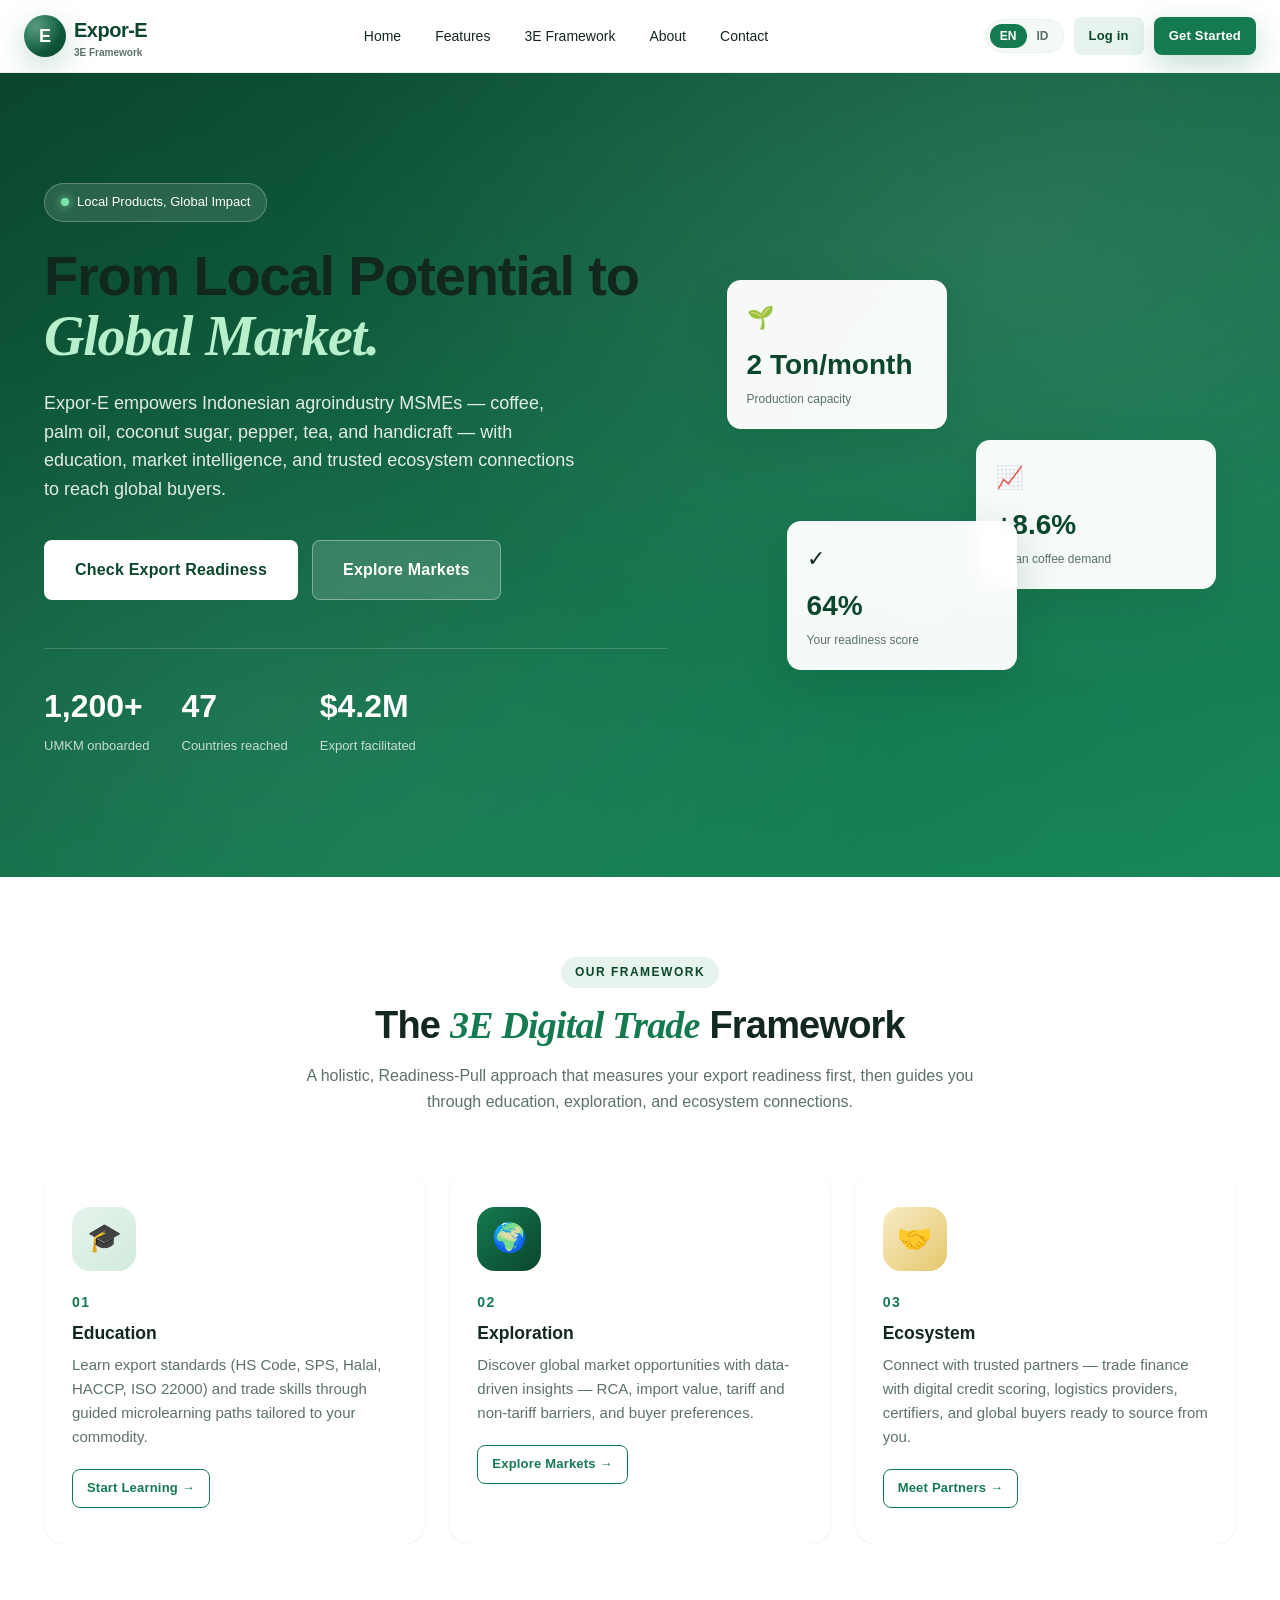
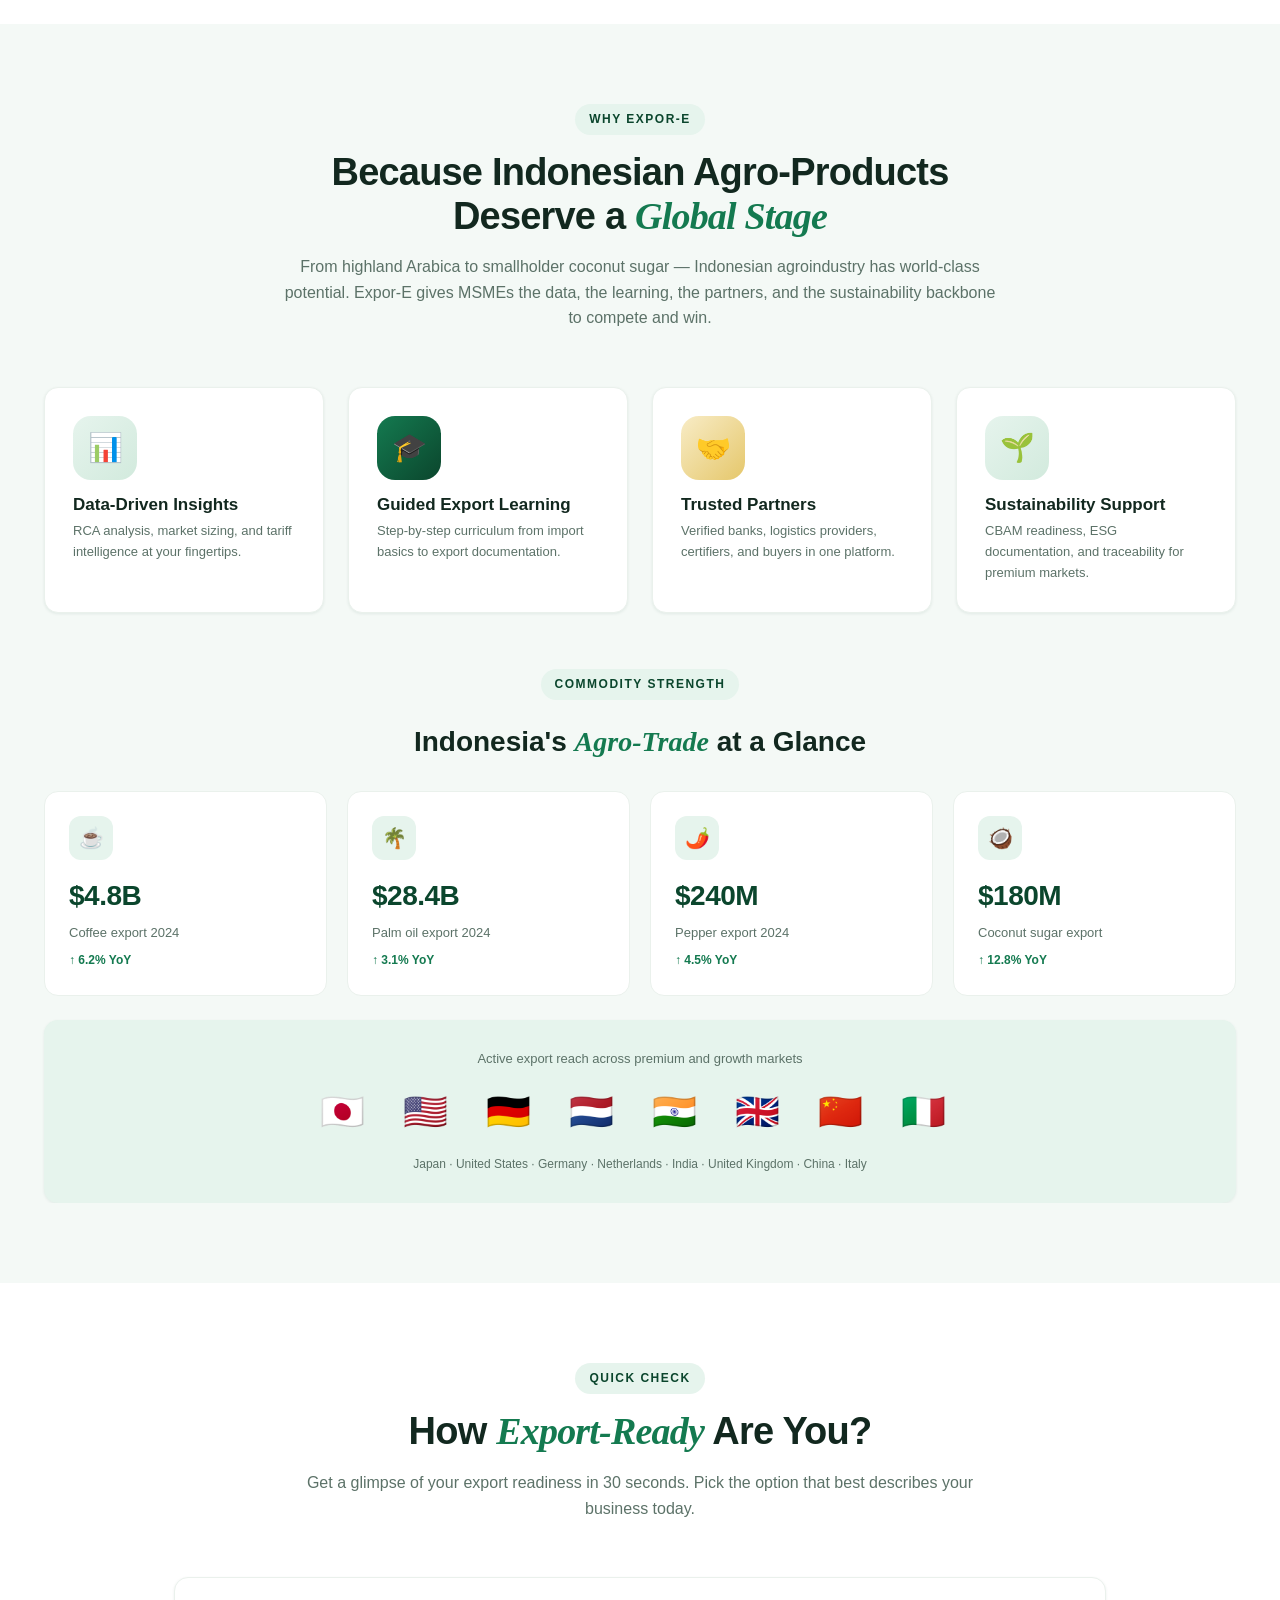
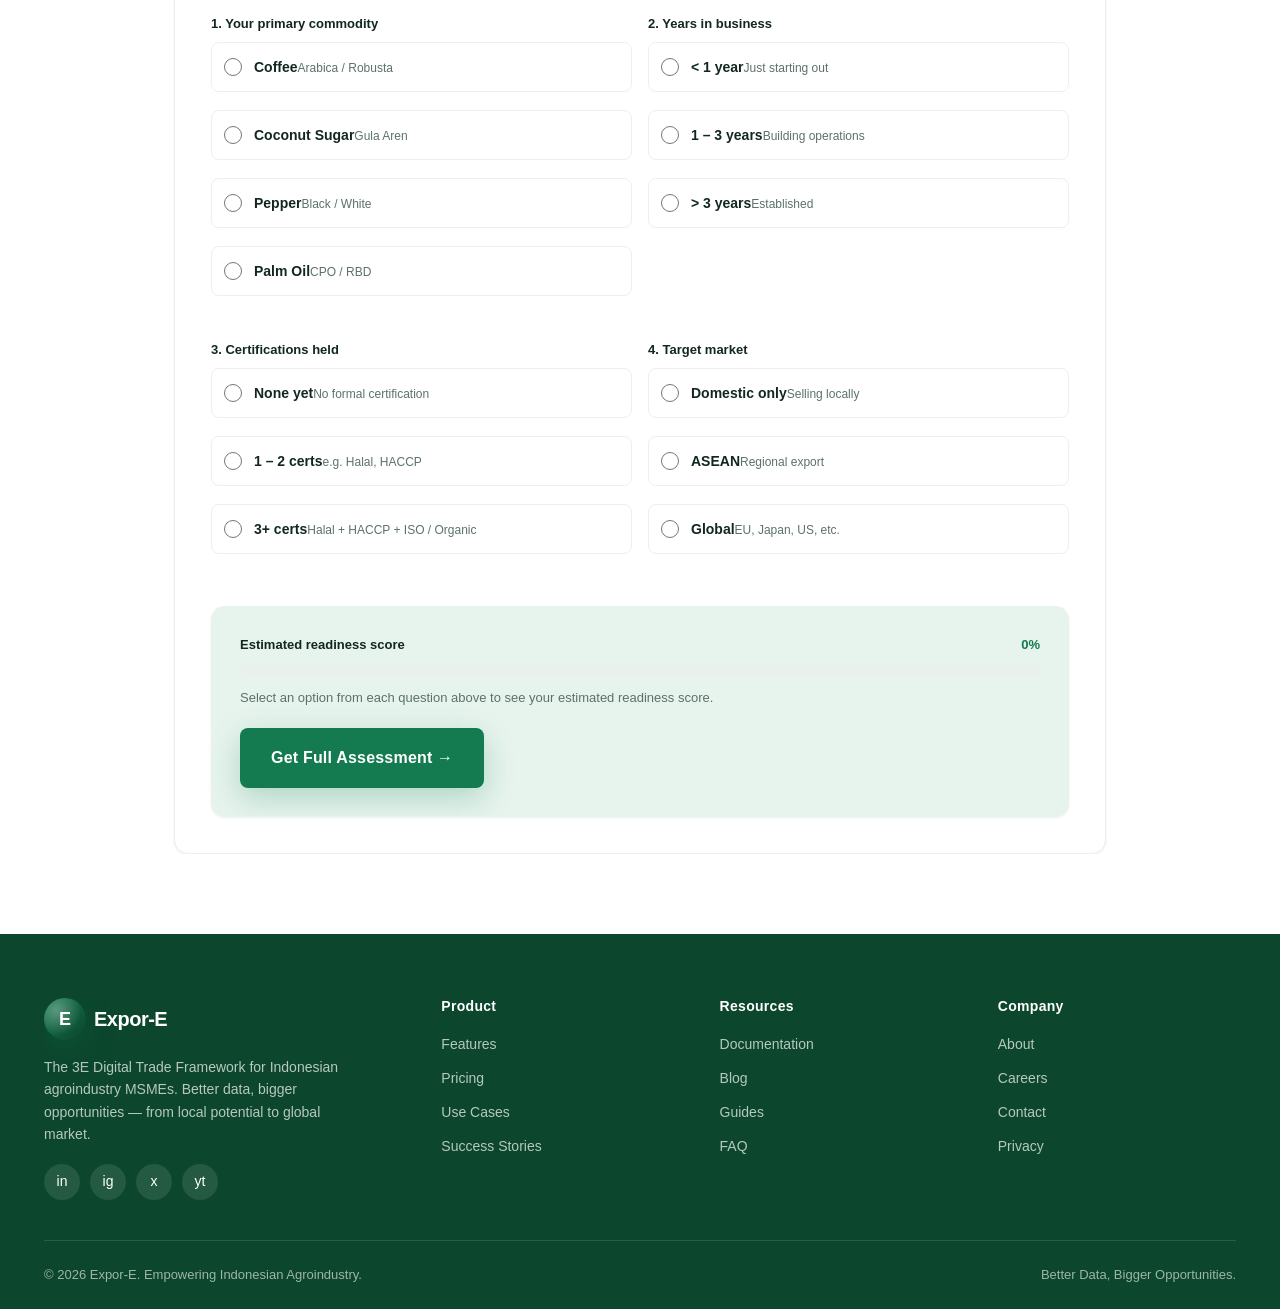
==== commit e999bc31: "update" ====
--- a/index.html
+++ b/index.html
@@ -4,7 +4,7 @@
   <meta charset="UTF-8">
   <meta name="viewport" content="width=device-width, initial-scale=1.0">
   <title>Expor-E — From Local Potential to Global Market</title>
-  <meta name="description" content="Expor-E empowers Indonesian agroindustry SMEs — coffee, palm oil, coconut sugar, pepper, tea, and handicraft — with education, market intelligence, and trusted ecosystem connections to reach global buyers.">
+  <meta name="description" content="Expor-E empowers Indonesian agroindustry MSMEs — coffee, palm oil, coconut sugar, pepper, tea, and handicraft — with education, market intelligence, and trusted ecosystem connections to reach global buyers.">
   <link rel="stylesheet" href="style.css">
 </head>
 <body>
@@ -48,7 +48,7 @@
       <div>
         <span class="hero-badge"><span class="hero-badge-dot"></span>Local Products, Global Impact</span>
         <h1>From Local Potential to <span class="accent">Global Market.</span></h1>
-        <p class="hero-sub">Expor-E empowers Indonesian agroindustry SMEs — coffee, palm oil, coconut sugar, pepper, tea, and handicraft — with education, market intelligence, and trusted ecosystem connections to reach global buyers.</p>
+        <p class="hero-sub">Expor-E empowers Indonesian agroindustry MSMEs — coffee, palm oil, coconut sugar, pepper, tea, and handicraft — with education, market intelligence, and trusted ecosystem connections to reach global buyers.</p>
         <div class="hero-actions">
           <a href="auth.html" class="btn btn-white btn-lg">Check Export Readiness</a>
           <a href="markets.html" class="btn btn-light btn-lg">Explore Markets</a>
@@ -128,7 +128,7 @@
       <div class="section-head">
         <span class="eyebrow">Why Expor-E</span>
         <h2>Because Indonesian Agro-Products Deserve a <span class="accent">Global Stage</span></h2>
-        <p>From highland Arabica to smallholder coconut sugar — Indonesian agroindustry has world-class potential. Expor-E gives SMEs the data, the learning, the partners, and the sustainability backbone to compete and win.</p>
+        <p>From highland Arabica to smallholder coconut sugar — Indonesian agroindustry has world-class potential. Expor-E gives MSMEs the data, the learning, the partners, and the sustainability backbone to compete and win.</p>
       </div>
       <div class="grid grid-4" id="features">
         <div class="card card-pad">
@@ -278,7 +278,7 @@
             <div class="brand-logo">E</div>
             <div class="brand-name">Expor-E</div>
           </div>
-          <p>The 3E Digital Trade Framework for Indonesian agroindustry SMEs. Better data, bigger opportunities — from local potential to global market.</p>
+          <p>The 3E Digital Trade Framework for Indonesian agroindustry MSMEs. Better data, bigger opportunities — from local potential to global market.</p>
           <div class="footer-social" style="margin-top:18px;">
             <a href="#" aria-label="LinkedIn">in</a>
             <a href="#" aria-label="Instagram">ig</a>
--- a/style.css
+++ b/style.css
@@ -34,7 +34,7 @@
 
 /* ---------- 2. RESET & BASE ---------- */
 *, *::before, *::after { box-sizing: border-box; margin: 0; padding: 0; }
-html { scroll-behavior: smooth; -webkit-text-size-adjust: 100%; }
+html { scroll-behavior: smooth; -webkit-text-size-adjust: 100%; overflow-x: hidden; max-width: 100vw; width: 100%; }
 body {
   font-family: var(--font-sans);
   color: var(--text-dark);
@@ -42,7 +42,54 @@
   line-height: 1.6;
   font-size: 15px;
   -webkit-font-smoothing: antialiased;
-}
+  overflow-x: hidden; max-width: 100vw; width: 100%;
+}
+img, video, iframe, table { max-width: 100%; }
+input, select, textarea, button { font-family: inherit; font-size: inherit; }
+
+/* ---------- 2.5 OVERFLOW PREVENTION (CRITICAL) ---------- */
+/* Prevent horizontal overflow on all screen sizes */
+.app-shell, .app-main, .app-sidebar, .container, .nav-inner,
+.hero-inner, .footer-grid, .auth-page, .onboard-page {
+  max-width: 100vw; overflow-x: hidden;
+}
+/* All cards must be able to shrink below content size */
+.card, .card-pad, .card-pad-sm, .card-pad-lg, .card-feature,
+.kpi-card, .stat-card, .market-card, .partner-card, .module-card,
+.next-step-card, .admin-stat-card, .sustain-item, .lesson-row,
+.commodity-card, .role-card, .form-check, .ai-panel, .market-reco-card,
+.tracking-event, .route-map, .notice-banner, .toast {
+  min-width: 0; max-width: 100%; box-sizing: border-box;
+}
+/* All grid/flex children must allow shrinking */
+.grid > *, .grid-2 > *, .grid-3 > *, .grid-4 > *,
+.kpi-grid > *, .stats-grid > *, .footer-grid > *,
+.flex > *, .flex-col > * {
+  min-width: 0; box-sizing: border-box;
+}
+/* Tables: contained scroll, never push parent wider */
+.table-wrap, div[class*="table"] {
+  width: 100%; max-width: 100%; overflow-x: auto;
+  -webkit-overflow-scrolling: touch; box-sizing: border-box;
+}
+table { max-width: 100%; box-sizing: border-box; }
+/* Steppers: horizontal scroll containment */
+.stepper, .onboard-stepper {
+  overflow-x: auto; max-width: 100%; -webkit-overflow-scrolling: touch;
+  box-sizing: border-box;
+}
+/* Progress containers: flexible, never fixed overflow */
+.progress, .progress-row, .next-step-progress, .module-progress {
+  max-width: 100%; box-sizing: border-box;
+}
+
+html, body { overflow-x: hidden; max-width: 100vw; width: 100%; }
+.app-shell, .app-main, .container, .nav-inner, .hero-inner, .footer-grid, .auth-page, .onboard-page { max-width: 100vw; overflow-x: hidden; }
+.card, .card-pad, .card-feature, .kpi-card, .stat-card, .market-card, .partner-card, .module-card, .next-step-card, .admin-stat-card, .sustain-item, .lesson-row, .commodity-card, .role-card, .form-check, .market-reco-card { min-width: 0; max-width: 100%; box-sizing: border-box; }
+.grid > *, .grid-2 > *, .grid-3 > *, .grid-4 > *, .kpi-grid > *, .stats-grid > *, .footer-grid > *, .flex > * { min-width: 0; box-sizing: border-box; }
+.table-wrap { width: 100%; max-width: 100%; overflow-x: auto; -webkit-overflow-scrolling: touch; }
+.stepper, .onboard-stepper { overflow-x: auto; max-width: 100%; -webkit-overflow-scrolling: touch; }
+
 img { max-width: 100%; display: block; }
 a { color: var(--emerald); text-decoration: none; transition: color 0.2s; }
 a:hover { color: var(--emerald-dark); }
@@ -369,7 +416,7 @@
 .progress-bar.info { background: linear-gradient(90deg, var(--info), #6BA8D6); }
 .progress-lg { height: 12px; }
 .progress-sm { height: 6px; }
-.progress-row { display: flex; align-items: center; justify-content: space-between; margin-bottom: 8px; }
+.progress-row { display: flex; align-items: center; justify-content: space-between; margin-bottom: 8px; gap: 8px; flex-wrap: wrap; width: 100%; }
 .progress-row .lbl { font-size: 13px; font-weight: 600; color: var(--text-dark); }
 .progress-row .val { font-size: 13px; font-weight: 700; color: var(--emerald); }
 
@@ -468,6 +515,15 @@
 .stepper-vertical .step { flex: none; min-height: 60px; }
 .stepper-vertical .step-line { width: 2px; height: 32px; margin: 4px 0 4px 17px; }
 
+/* Current step name indicator (shown below stepper on mobile) */
+.stepper-current-label {
+  display: none; margin-top: 12px; padding: 8px 14px;
+  background: var(--mint-soft); border-radius: var(--radius-sm);
+  font-size: 13px; font-weight: 600; color: var(--emerald-dark);
+  text-align: center;
+}
+.stepper-current-label .ic { margin-right: 6px; }
+
 /* ---------- 18. MODAL ---------- */
 .modal-overlay {
   position: fixed; inset: 0; background: rgba(11, 70, 45, 0.55);
@@ -479,19 +535,20 @@
 .modal-overlay.show { opacity: 1; visibility: visible; }
 .modal {
   background: var(--white); border-radius: var(--radius-lg);
-  max-width: 560px; width: 100%; max-height: 90vh; overflow-y: auto;
+  max-width: 560px; width: 100%; max-height: 90vh;
+  display: flex; flex-direction: column; overflow: hidden;
   box-shadow: var(--shadow-lg); transform: translateY(20px) scale(0.98);
   transition: transform 0.3s;
 }
 .modal-overlay.show .modal { transform: translateY(0) scale(1); }
 .modal-lg { max-width: 760px; }
-.modal-header { display: flex; align-items: flex-start; justify-content: space-between; padding: 24px 28px; border-bottom: 1px solid var(--border-soft); gap: 16px; }
+.modal-header { display: flex; align-items: flex-start; justify-content: space-between; padding: 24px 28px; border-bottom: 1px solid var(--border-soft); gap: 16px; flex-shrink: 0; }
 .modal-title { font-size: 20px; font-weight: 800; color: var(--text-dark); }
 .modal-subtitle { font-size: 13px; color: var(--muted); margin-top: 4px; }
 .modal-close { width: 36px; height: 36px; border-radius: 50%; background: var(--mint-bg); color: var(--muted); font-size: 18px; flex-shrink: 0; transition: all 0.2s; }
 .modal-close:hover { background: var(--danger); color: var(--white); }
-.modal-body { padding: 24px 28px; }
-.modal-footer { padding: 20px 28px; border-top: 1px solid var(--border-soft); display: flex; gap: 12px; justify-content: flex-end; background: var(--mint-bg); border-radius: 0 0 var(--radius-lg) var(--radius-lg); }
+.modal-body { padding: 24px 28px; flex: 1 1 auto; overflow-y: auto; -webkit-overflow-scrolling: touch; }
+.modal-footer { padding: 20px 28px; border-top: 1px solid var(--border-soft); display: flex; gap: 12px; justify-content: flex-end; background: var(--mint-bg); border-radius: 0 0 var(--radius-lg) var(--radius-lg); flex-shrink: 0; }
 
 /* ---------- 19. FOOTER ---------- */
 .footer {
@@ -620,7 +677,7 @@
 .next-step-info { flex: 1; min-width: 0; }
 .next-step-title { font-size: 14px; font-weight: 600; color: var(--text-dark); }
 .next-step-sub { font-size: 12px; color: var(--muted); margin-top: 2px; }
-.next-step-progress { width: 120px; flex-shrink: 0; }
+.next-step-progress { width: 120px; flex: 0 0 120px; min-width: 0; max-width: 100%; }
 .next-step-arrow { color: var(--emerald); font-size: 18px; }
 
 .market-reco-card {
@@ -811,7 +868,7 @@
 .module-title { font-size: 16px; font-weight: 700; margin-top: 6px; line-height: 1.35; }
 .module-desc { font-size: 13px; color: var(--muted); margin-top: 8px; flex: 1; }
 .module-foot { display: flex; align-items: center; justify-content: space-between; margin-top: 14px; padding-top: 14px; border-top: 1px solid var(--border-soft); }
-.module-progress { width: 100px; }
+.module-progress { width: 100%; max-width: 120px; min-width: 0; flex: 0 0 auto; }
 .lesson-row {
   display: flex; align-items: center; gap: 14px; padding: 14px;
   border-radius: var(--radius-sm); border: 1px solid var(--border-soft);
@@ -906,39 +963,34 @@
 .toast.error { background: var(--danger); }
 .toast.warning { background: var(--warning); }
 
-/* ---------- 30.5 MOBILE TOGGLES & OVERLAY ---------- */
-.sidebar-toggle {
-  display: none; width: 42px; height: 42px; border-radius: 12px;
-  background: var(--mint-soft); color: var(--emerald-dark);
-  align-items: center; justify-content: center; flex-shrink: 0;
-  transition: all 0.2s; border: 1px solid var(--border-soft);
-}
-.sidebar-toggle:hover { background: var(--emerald); color: var(--white); }
+/* Mobile toggles & overlay */
+.sidebar-toggle { display: none; width: 42px; height: 42px; border-radius: 12px; background: var(--mint-soft); color: var(--emerald-dark); align-items: center; justify-content: center; flex-shrink: 0; border: 1px solid var(--border-soft); }
 .sidebar-toggle svg { width: 22px; height: 22px; }
-
-.mobile-nav-toggle {
-  display: none; width: 42px; height: 42px; border-radius: 12px;
-  background: var(--mint-soft); color: var(--emerald-dark);
-  align-items: center; justify-content: center; flex-shrink: 0;
-  transition: all 0.2s; border: 1px solid var(--border-soft);
-}
-.mobile-nav-toggle:hover { background: var(--emerald); color: var(--white); }
+.mobile-nav-toggle { display: none; width: 42px; height: 42px; border-radius: 12px; background: var(--mint-soft); color: var(--emerald-dark); align-items: center; justify-content: center; flex-shrink: 0; border: 1px solid var(--border-soft); }
 .mobile-nav-toggle svg { width: 22px; height: 22px; }
-
-.sidebar-overlay {
-  display: none; position: fixed; inset: 0; z-index: 199;
-  background: rgba(11, 70, 45, 0.5); backdrop-filter: blur(3px);
-  opacity: 0; transition: opacity 0.3s;
-}
-.sidebar-overlay.show { display: block; opacity: 1; }
-
-.nav-backdrop {
-  display: none; position: fixed; inset: 0; z-index: 99;
-  background: rgba(11, 70, 45, 0.4); backdrop-filter: blur(2px);
-}
+.sidebar-overlay { display: none; position: fixed; inset: 0; z-index: 199; background: rgba(11,70,45,0.5); backdrop-filter: blur(3px); }
+.sidebar-overlay.show { display: block; }
+.nav-backdrop { display: none; position: fixed; inset: 0; z-index: 99; background: rgba(11,70,45,0.4); }
 .nav-backdrop.show { display: block; }
+.stepper-current-label { display: none; margin-top: 12px; padding: 8px 14px; background: var(--mint-soft); border-radius: var(--radius-sm); font-size: 13px; font-weight: 600; color: var(--emerald-dark); text-align: center; }
+.stepper-current-label .ic { margin-right: 6px; }
 
 /* ---------- 31. RESPONSIVE ---------- */
+
+/* Critical: override ALL inline grid-template-columns on tablet/mobile */
+@media (max-width: 992px) {
+  div[style*="grid-template-columns"][style*="320px"],
+  div[style*="minmax(0, 1fr)"],
+  div[style*="grid-template-columns"][style*="1fr"][style*="320px"],
+  .grid[style*="grid-template-columns"],
+  main .grid[style*="grid-template-columns"] {
+    grid-template-columns: 1fr !important;
+    gap: 20px !important;
+  }
+  .grid-2, .grid-3 { grid-template-columns: 1fr; }
+  .app-main { padding: 20px 16px; }
+}
+
 @media (max-width: 1100px) {
   .grid-4 { grid-template-columns: repeat(2, 1fr); }
   .stats-grid { grid-template-columns: repeat(2, 1fr); }
@@ -950,8 +1002,35 @@
   .auth-visual { display: none; }
   .onboard-page { grid-template-columns: 1fr; }
   .onboard-sidebar { position: relative; height: auto; padding: 28px 24px; }
-  .app-main { padding: 24px 28px; }
-}
+  .app-main { padding: 24px 20px; }
+}
+  /* Compact stepper: hide labels, smaller circles, even lines via ::after */
+  .stepper {
+    display: flex; align-items: center; justify-content: space-between;
+    gap: 0; overflow: visible; padding: 4px 0 0;
+  }
+  .step {
+    flex: 1; min-width: 0;
+    display: flex; align-items: center; justify-content: center;
+    position: relative; overflow: visible;
+  }
+  .step-circle {
+    width: 28px; height: 28px; font-size: 11px;
+    flex-shrink: 0; z-index: 2; position: relative;
+    background: var(--white);
+  }
+  .step-circle.active { box-shadow: 0 0 0 3px var(--mint-soft); }
+  .step-label { display: none !important; }
+  .step-line { display: none; }
+  .step:not(:last-child)::after {
+    content: ""; position: absolute;
+    top: 50%; margin-top: -1px;
+    left: calc(50% + 14px); right: calc(-50% + 14px);
+    height: 2px; background: #B5C7BD; z-index: 1;
+  }
+  .step.done:not(:last-child)::after { background: var(--emerald); }
+  .step.active:not(:last-child)::after { background: var(--emerald); opacity: 0.5; }
+
 @media (max-width: 880px) {
   /* App shell — sidebar off-canvas */
   .app-shell { grid-template-columns: 1fr; }
@@ -963,6 +1042,10 @@
   .app-sidebar.open { left: 0; }
   .app-main { padding: 16px; }
   .sidebar-toggle { display: flex; }
+  .mobile-nav-toggle { display: flex; }
+  .nav-menu { display: none; position: absolute; top: 100%; left: 0; right: 0; background: var(--white); flex-direction: column; padding: 12px; box-shadow: var(--shadow-lg); border-top: 1px solid var(--border-soft); gap: 2px; max-height: 80vh; overflow-y: auto; }
+  .nav-menu.open { display: flex; }
+  .nav-link { padding: 12px 14px; width: 100%; }
 
   /* App header stacking */
   .app-header { flex-direction: row; flex-wrap: wrap; gap: 12px; align-items: center; }
@@ -1053,27 +1136,44 @@
     grid-template-columns: 1fr !important;
   }
 
-  /* Modal full-screen */
-  .modal-overlay { padding: 0; }
-  .modal { max-width: 100%; width: 100%; min-height: 100vh; border-radius: 0; max-height: 100vh; }
-  .modal-header { padding: 18px 20px; position: sticky; top: 0; background: var(--white); z-index: 2; }
-  .modal-body { padding: 20px; }
-  .modal-footer { padding: 16px 20px; flex-direction: column-reverse; }
+    /* Modal full-screen with sticky header + scrollable body + sticky footer */
+  .modal-overlay { padding: 0; align-items: stretch; }
+  .modal {
+    max-width: 100%; width: 100%;
+    height: 100vh; max-height: 100vh; min-height: 100vh;
+    border-radius: 0;
+    display: flex; flex-direction: column;
+    overflow: hidden;
+  }
+  .modal-header {
+    padding: 16px 20px; flex-shrink: 0;
+    position: sticky; top: 0; background: var(--white); z-index: 2; border-radius: 0;
+  }
+  .modal-body {
+    padding: 20px; flex: 1 1 auto; overflow-y: auto;
+    -webkit-overflow-scrolling: touch; min-height: 0;
+  }
+  .modal-footer {
+    padding: 14px 20px; flex-shrink: 0;
+    position: sticky; bottom: 0; background: var(--mint-bg);
+    border-radius: 0; flex-direction: column-reverse; gap: 10px;
+    box-shadow: 0 -2px 8px rgba(11, 70, 45, 0.08);
+  }
   .modal-footer .btn { width: 100%; }
 
-  /* Next step card — stack */
+  /* Next step card — stack (redundant with 768px but ensures coverage) */
   .next-step-card { flex-wrap: wrap; gap: 12px; }
-  .next-step-progress { width: 100%; }
+  .next-step-progress { width: 100% !important; flex: 1 1 100% !important; }
 
   /* Tracking timeline + route map */
   .route-points { flex-wrap: wrap; gap: 12px; }
   .route-line { display: none; }
   .route-point { flex: 1 1 40%; min-width: 120px; }
 
-  /* Tables — make sure they scroll */
-  .table-wrap { overflow-x: auto; -webkit-overflow-scrolling: touch; }
-  .data-table { min-width: 600px; }
-  .data-table th, .data-table td { padding: 12px 14px; font-size: 13px; }
+  /* Tables — contained scroll, reduced min-width */
+  .table-wrap { width: 100%; max-width: 100%; overflow-x: auto; -webkit-overflow-scrolling: touch; }
+  .data-table { min-width: 400px; width: 100%; }
+  .data-table th, .data-table td { padding: 12px 14px; font-size: 13px; white-space: nowrap; }
 
   /* Quick stat blocks stack */
   .hero-stats { padding-top: 24px; }
@@ -1153,9 +1253,9 @@
   .onboard-sidebar { padding: 20px 18px; }
   .onboard-sidebar-quote { font-size: 20px; }
 
-  /* Tables — smaller */
-  .data-table { min-width: 500px; font-size: 12px; }
-  .data-table th, .data-table td { padding: 10px 12px; }
+  /* Tables — smaller, contained */
+  .data-table { min-width: 320px; width: 100%; font-size: 12px; }
+  .data-table th, .data-table td { padding: 10px 12px; white-space: nowrap; }
 
   /* Tabs */
   .tabs { padding: 4px; }
@@ -1219,3 +1319,62 @@
 .shadow { box-shadow: var(--shadow); }
 .cursor-pointer { cursor: pointer; }
 .overflow-hidden { overflow: hidden; }
+
+.brand {
+  display: flex;
+  align-items: center;
+  gap: 8px;
+  font-size: 1.25rem; /* Sesuaikan ukuran font agar pas di HP */
+  font-weight: 700;
+  color: var(--text-dark);
+  white-space: nowrap; /* Mencegah teks terpotong ke bawah */
+  flex-shrink: 0;      /* Mencegah logo ikut menyusut jika ruang padat */
+}
+
+@media (max-width: 768px) {
+  .topbar {
+    padding: 0 12px; /* Kurangi padding kiri-kanan topbar di HP */
+    gap: 8px;        /* Atur jarak antar elemen navbar */
+  }
+
+  .brand {
+    font-size: 1.1rem; /* Sedikit perkecil ukuran font khusus mobile */
+  }
+
+  /* Jika tombol Log In / Get Started terlalu memakan tempat di HP */
+  .topbar .user-actions {
+    gap: 6px;
+  }
+  
+  .btn, .topbar a.btn {
+    padding: 6px 10px;
+    font-size: 0.82rem;
+  }
+}
+
+/* --- PERBAIKAN NAVBAR MOBILE AGAR TIDAK TERPOTONG --- */
+@media (max-width: 768px) {
+  /* 1. Sembunyikan switch bahasa (EN/ID) khusus di layar HP agar hemat tempat */
+  .topbar .lang-switch {
+    display: none !important;
+  }
+
+  /* 2. Atur padding topbar agar lebih rapat di HP */
+  .topbar {
+    padding: 0 10px !important;
+    gap: 4px !important;
+  }
+
+  /* 3. Perkecil sedikit ukuran tombol Log in dan Get Started */
+  .nav-actions .btn {
+    padding: 5px 8px !important;
+    font-size: 0.75rem !important;
+    white-space: nowrap !important;
+  }
+
+  /* 4. Pastikan logo dan teks Expor-E aman satu baris */
+  .brand {
+    font-size: 1rem !important;
+    gap: 6px !important;
+  }
+}
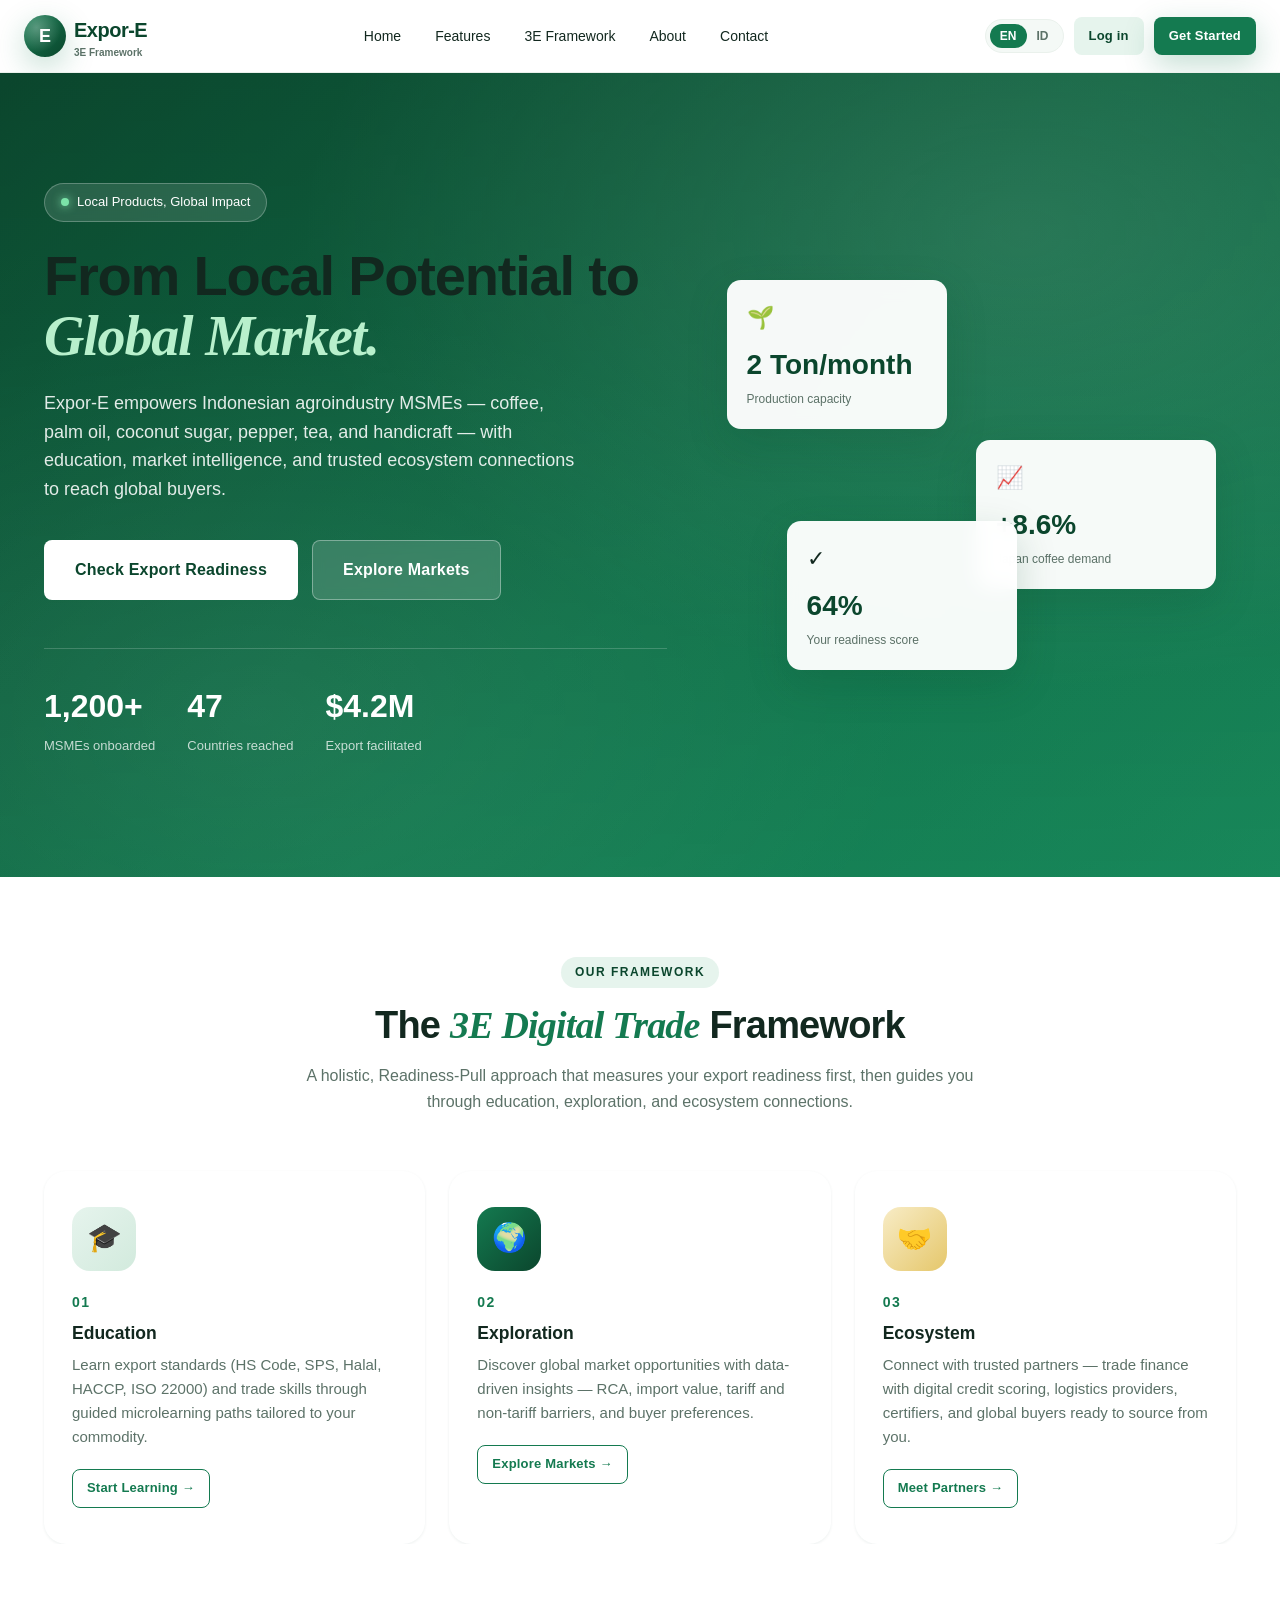
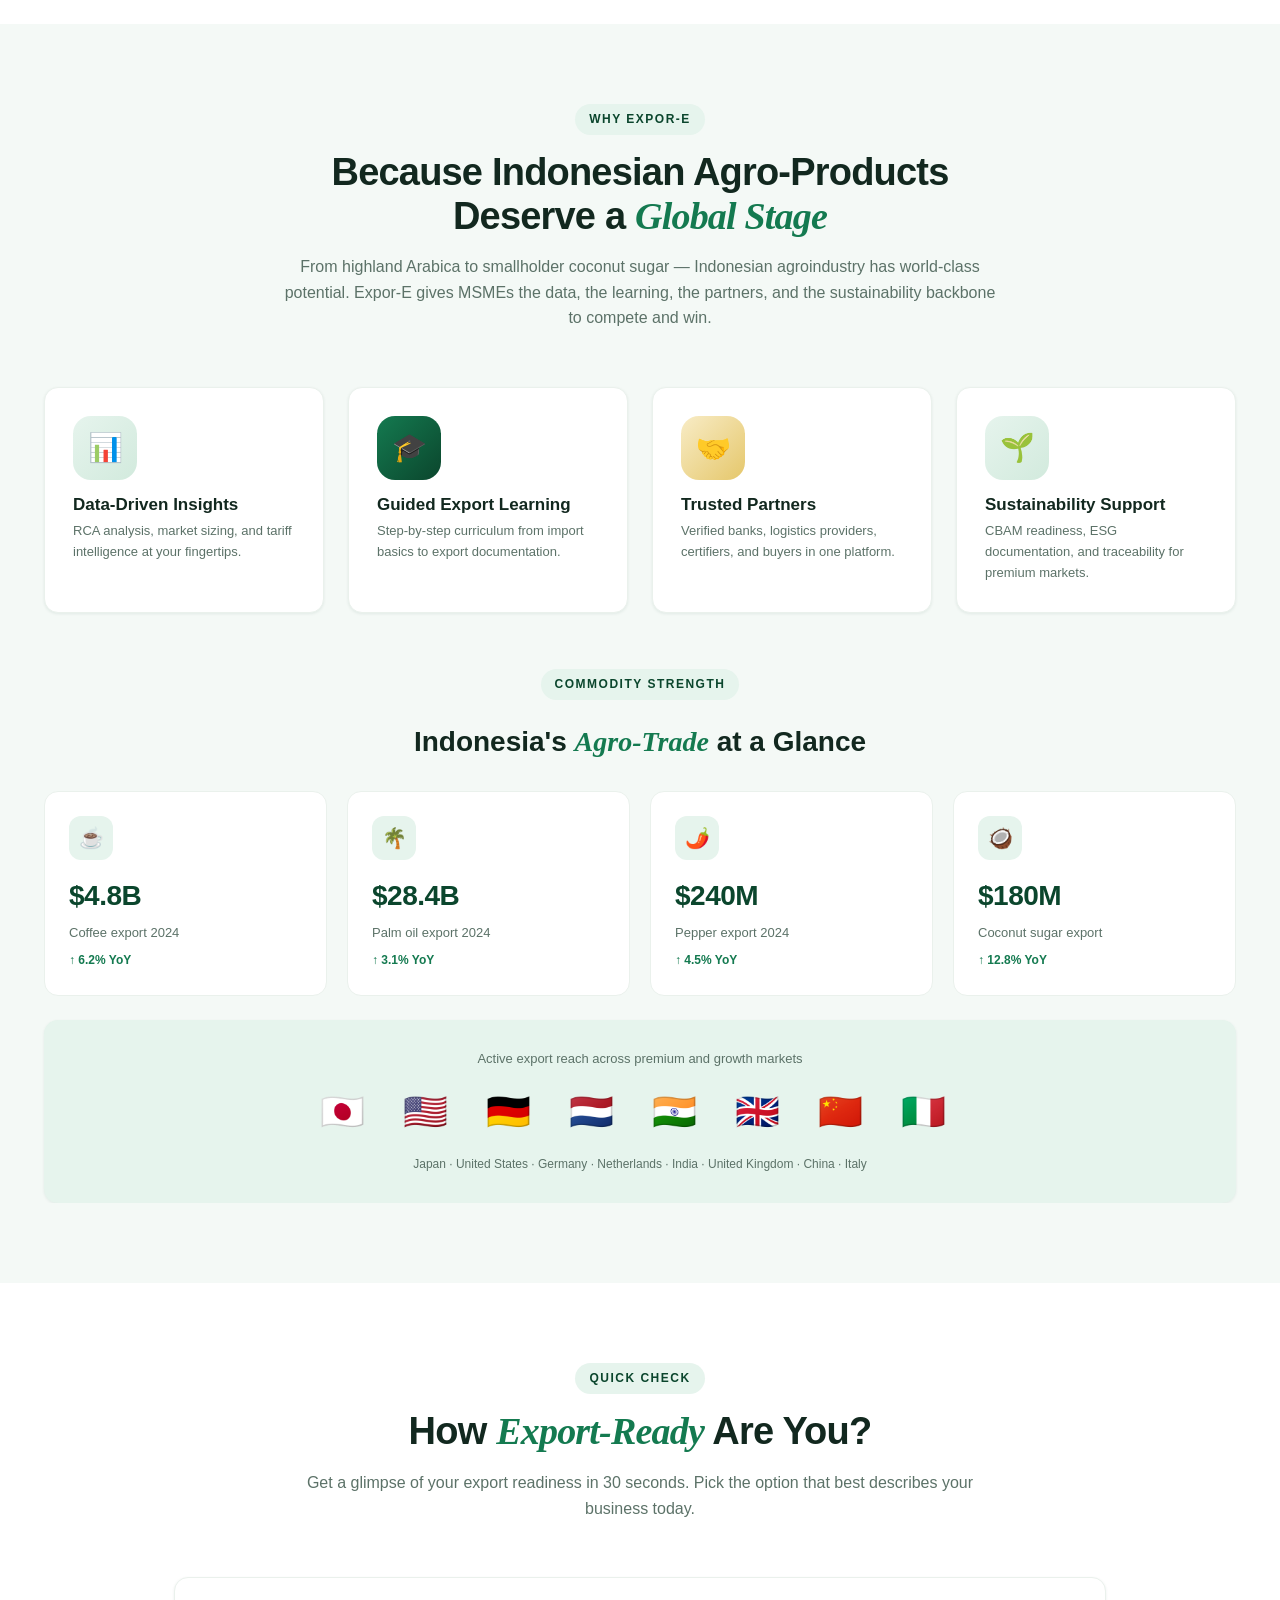
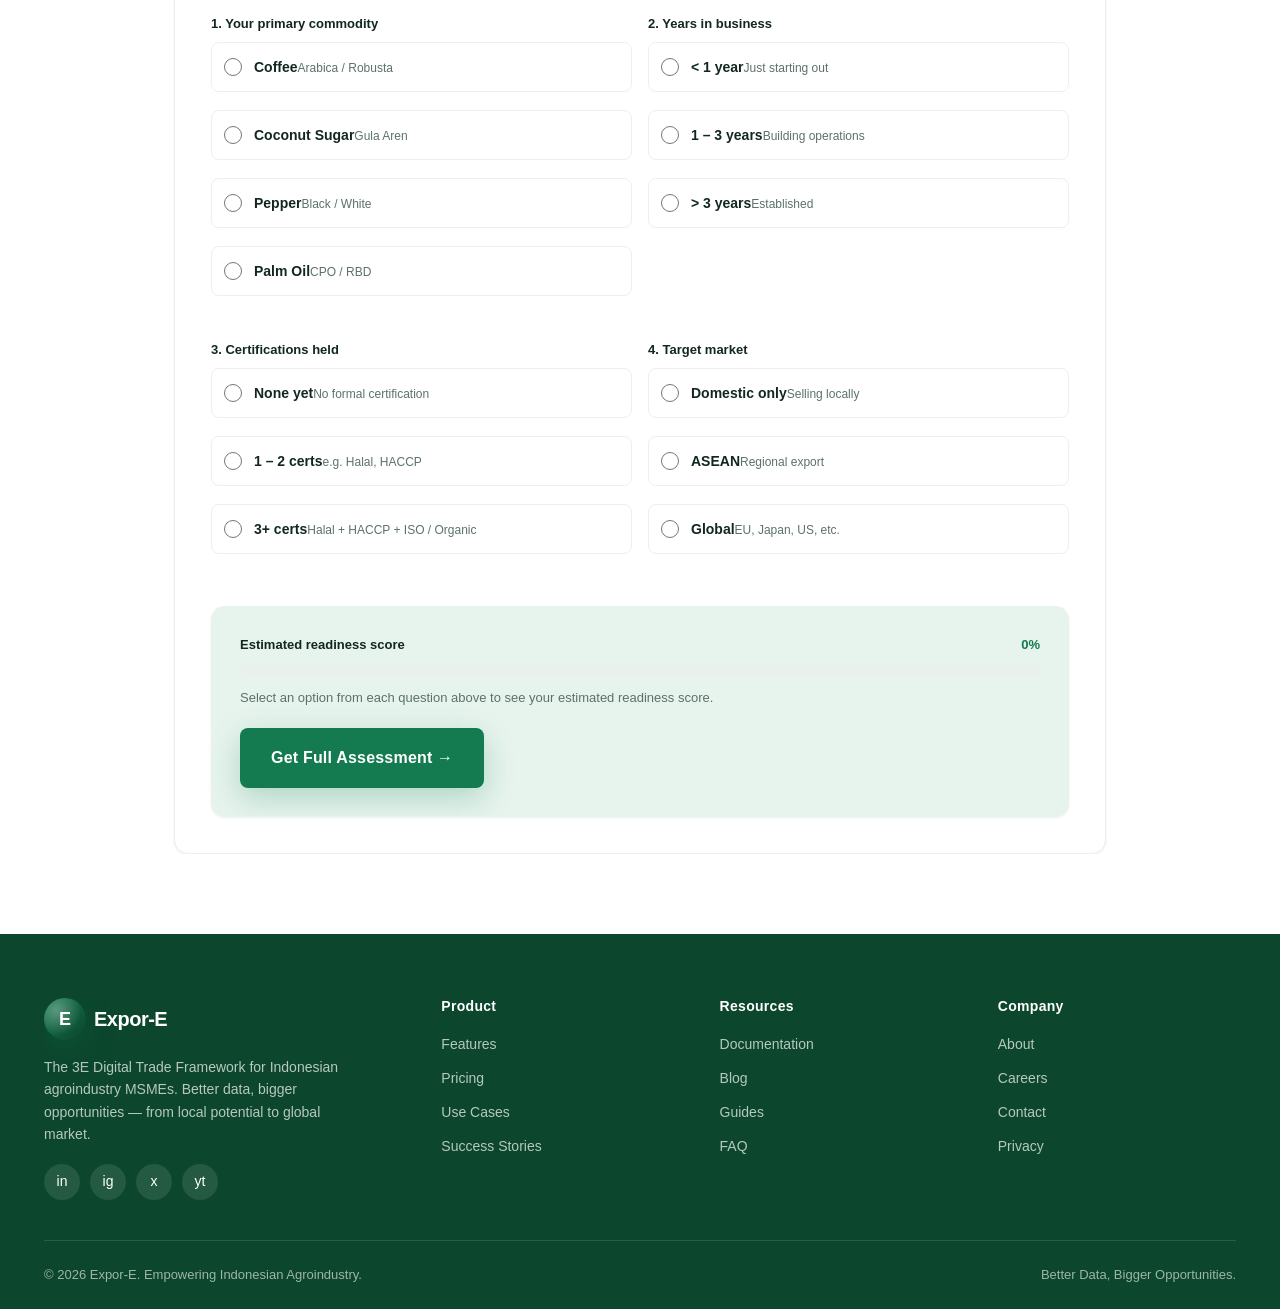
==== commit 5d0a0ae3: "update" ====
--- a/index.html
+++ b/index.html
@@ -56,7 +56,7 @@
         <div class="hero-stats">
           <div>
             <div class="hero-stat-num">1,200+</div>
-            <div class="hero-stat-label">UMKM onboarded</div>
+            <div class="hero-stat-label">MSMEs onboarded</div>
           </div>
           <div>
             <div class="hero-stat-num">47</div>
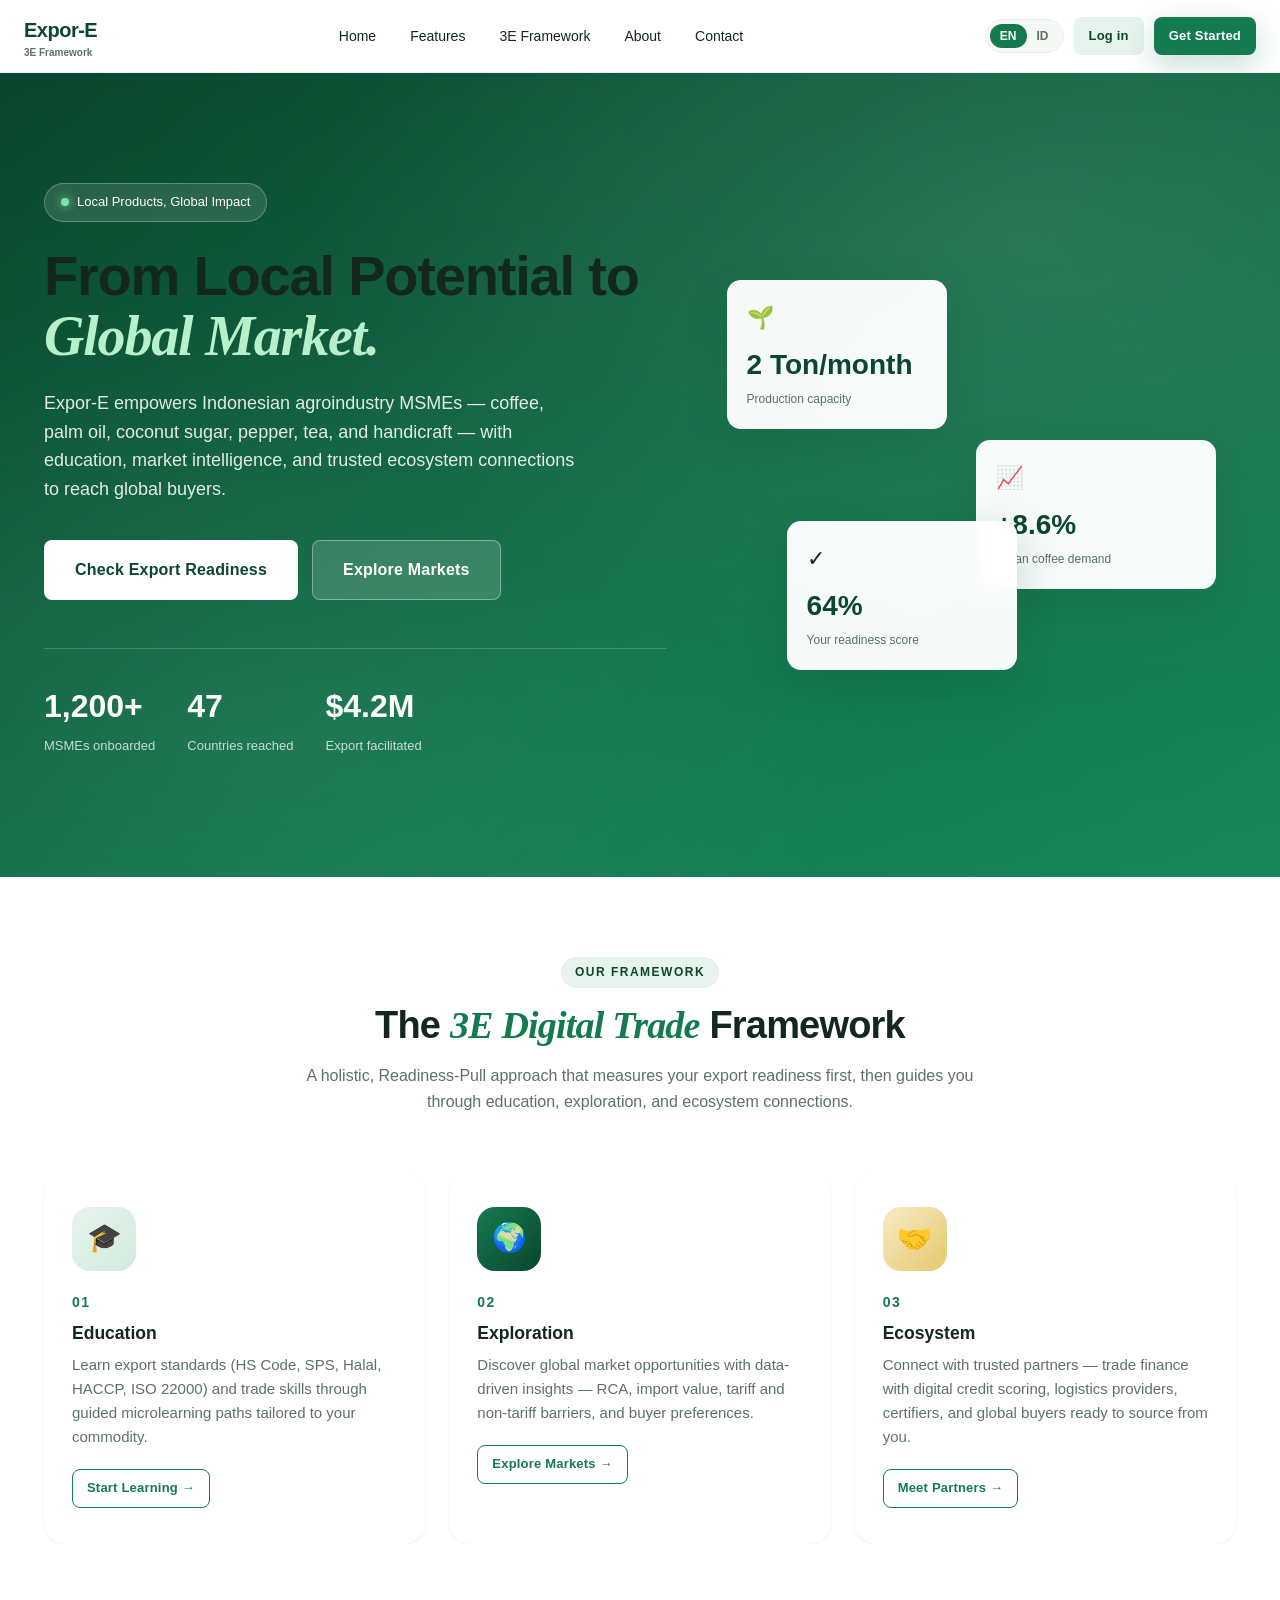
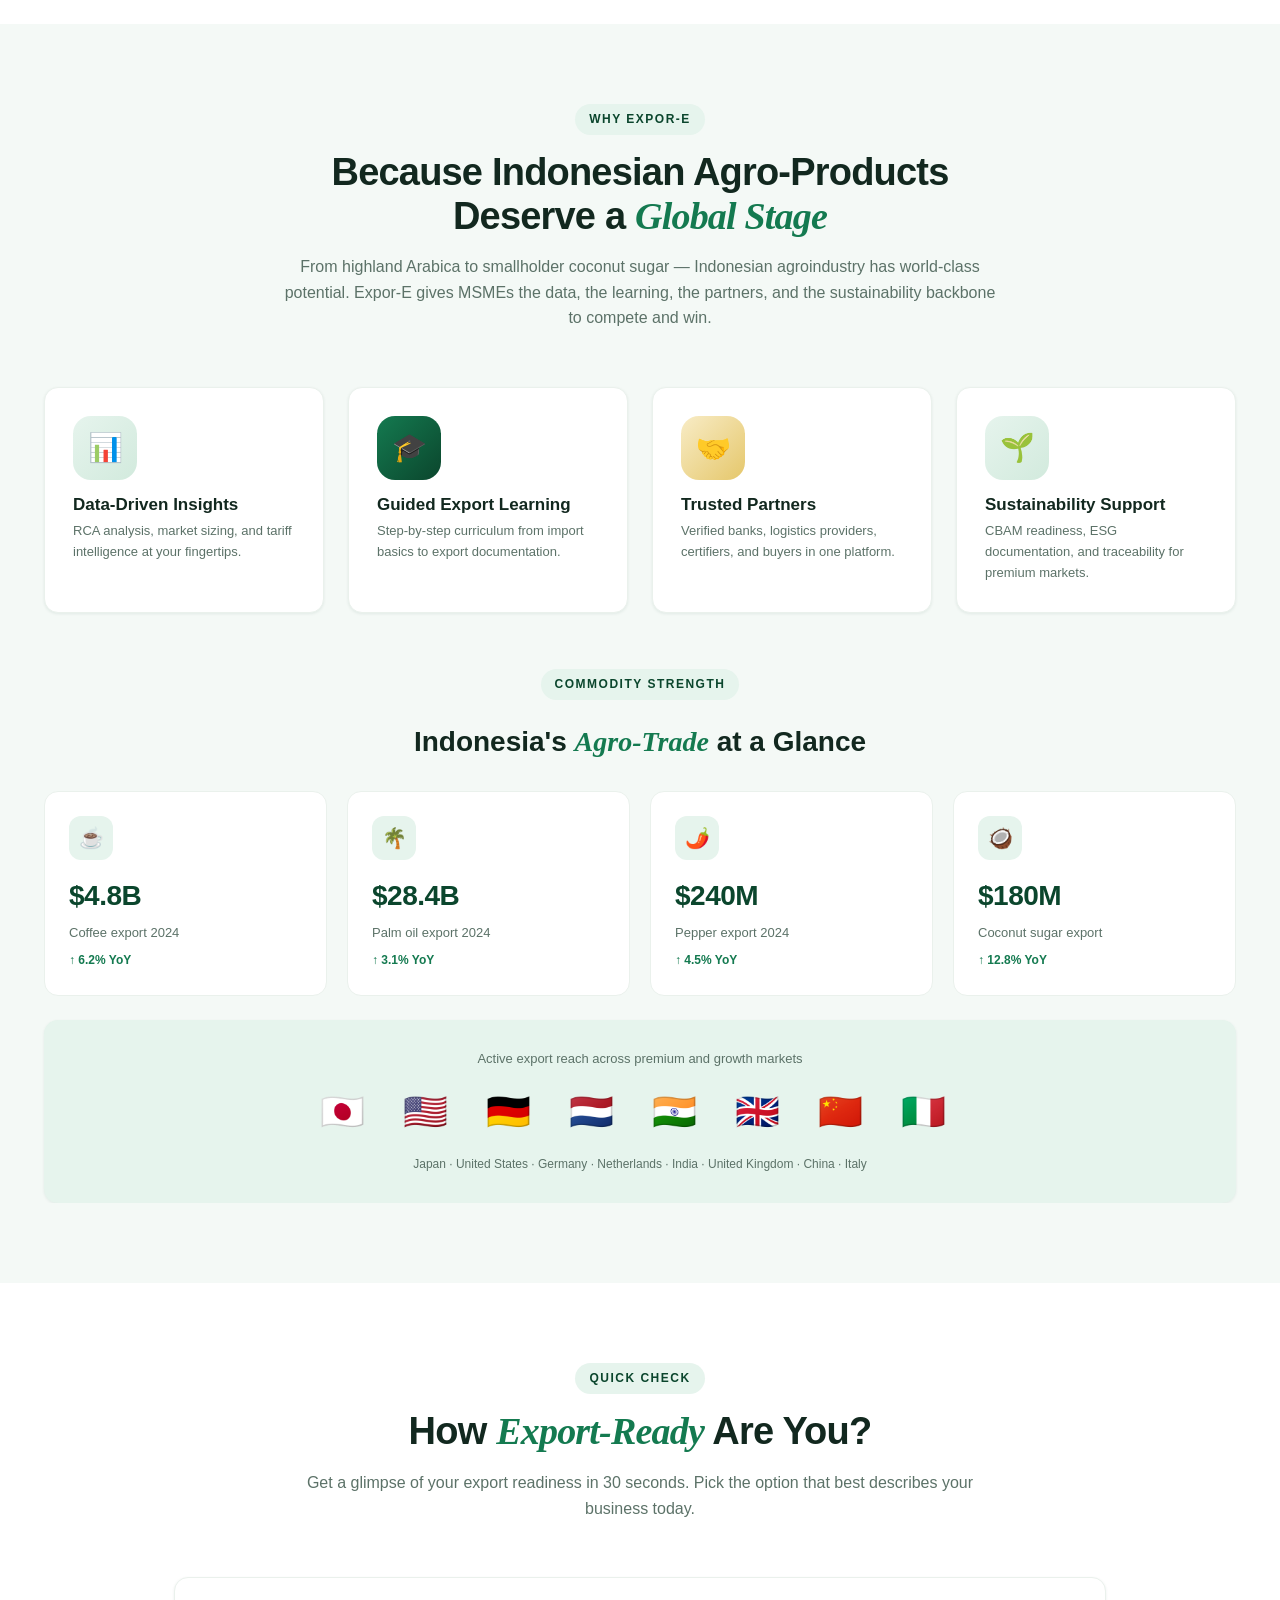
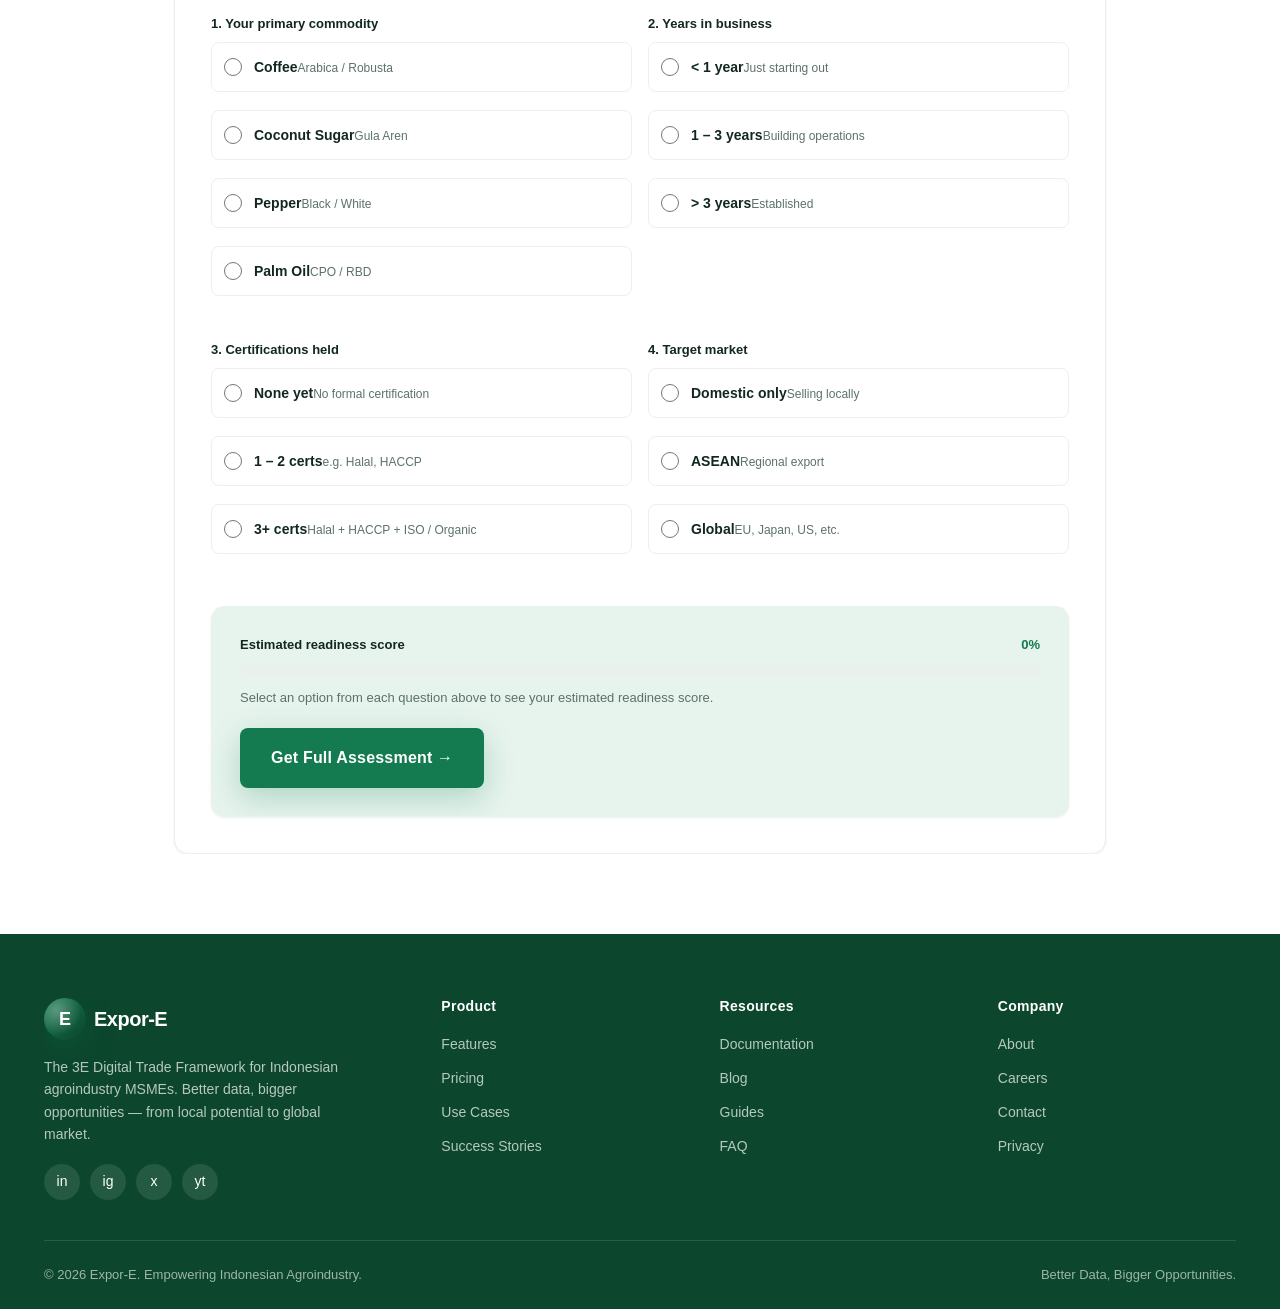
==== commit 45a045f0: "update" ====
--- a/index.html
+++ b/index.html
@@ -13,7 +13,6 @@
   <nav class="navbar">
     <div class="nav-inner">
       <a href="index.html" class="brand">
-        <div class="brand-logo">E</div>
         <div>
           <div class="brand-name">Expor-E</div>
           <div class="brand-tag">3E Framework</div>
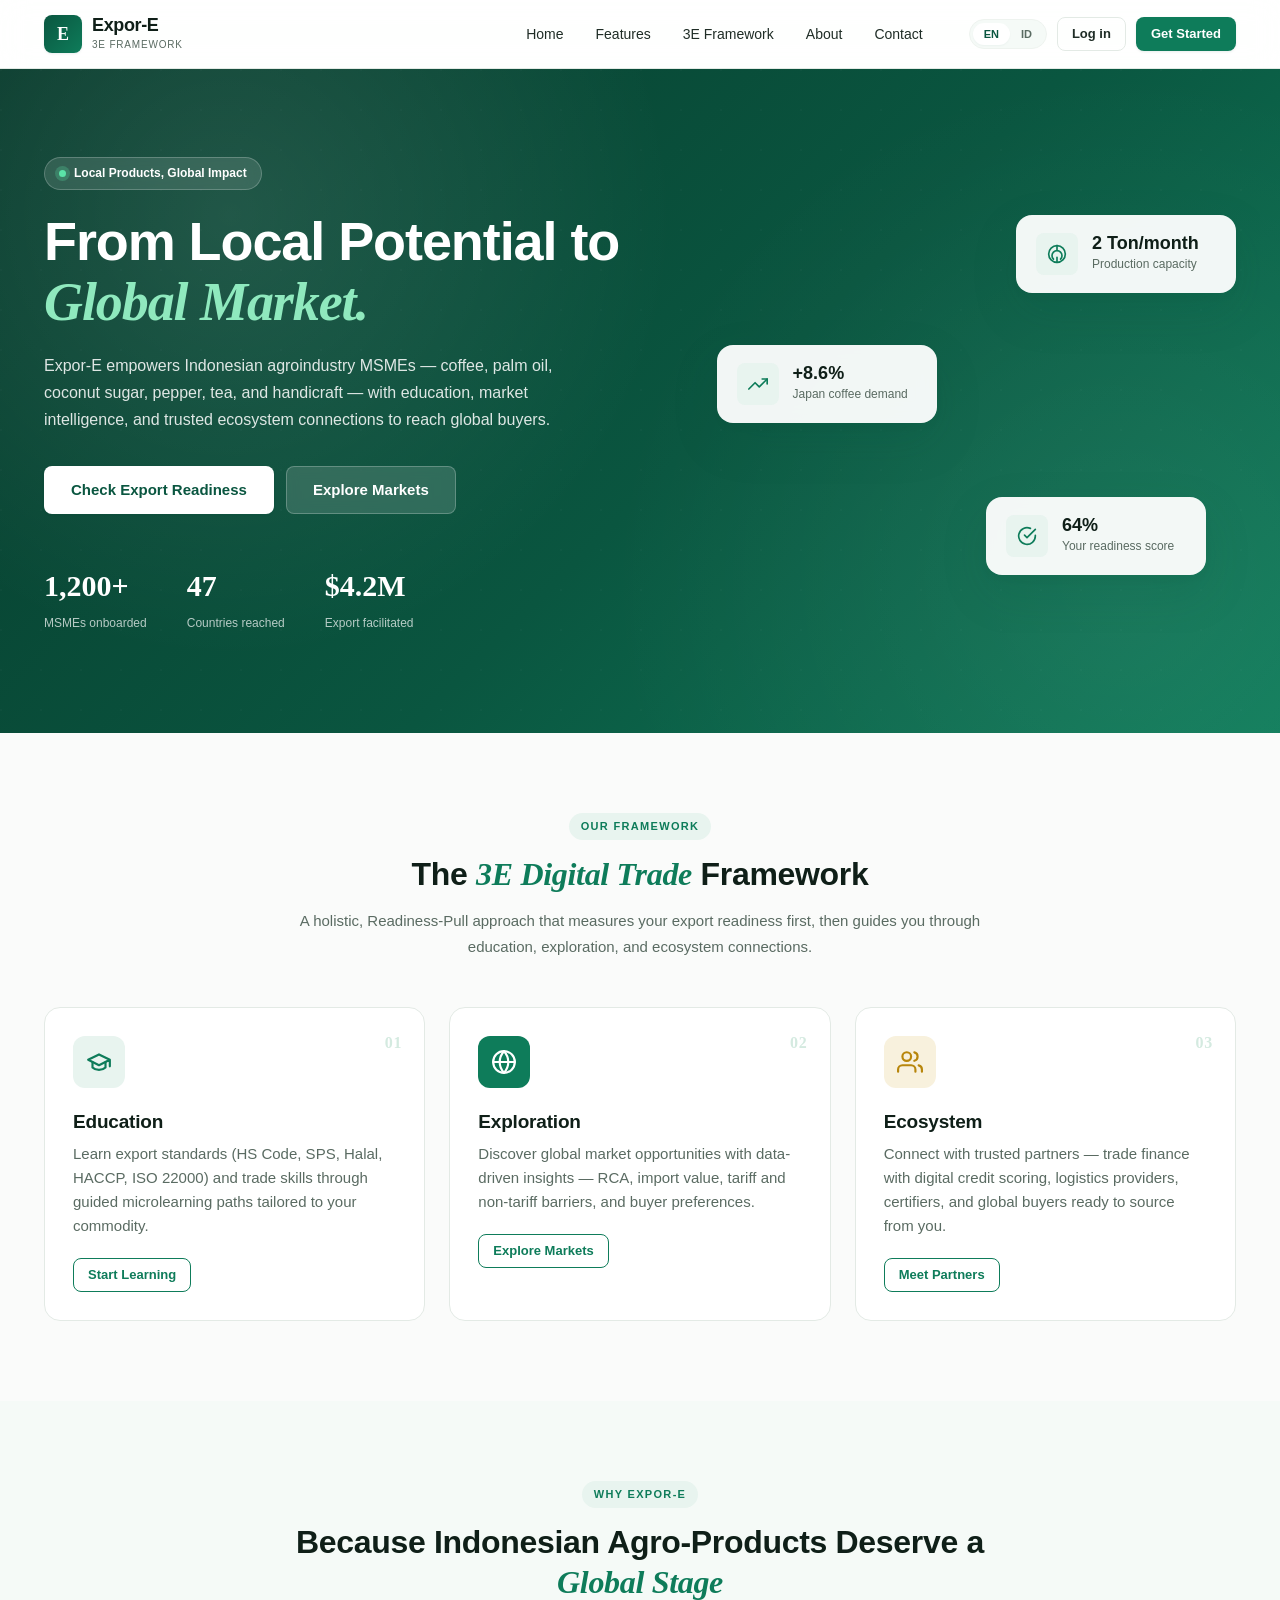
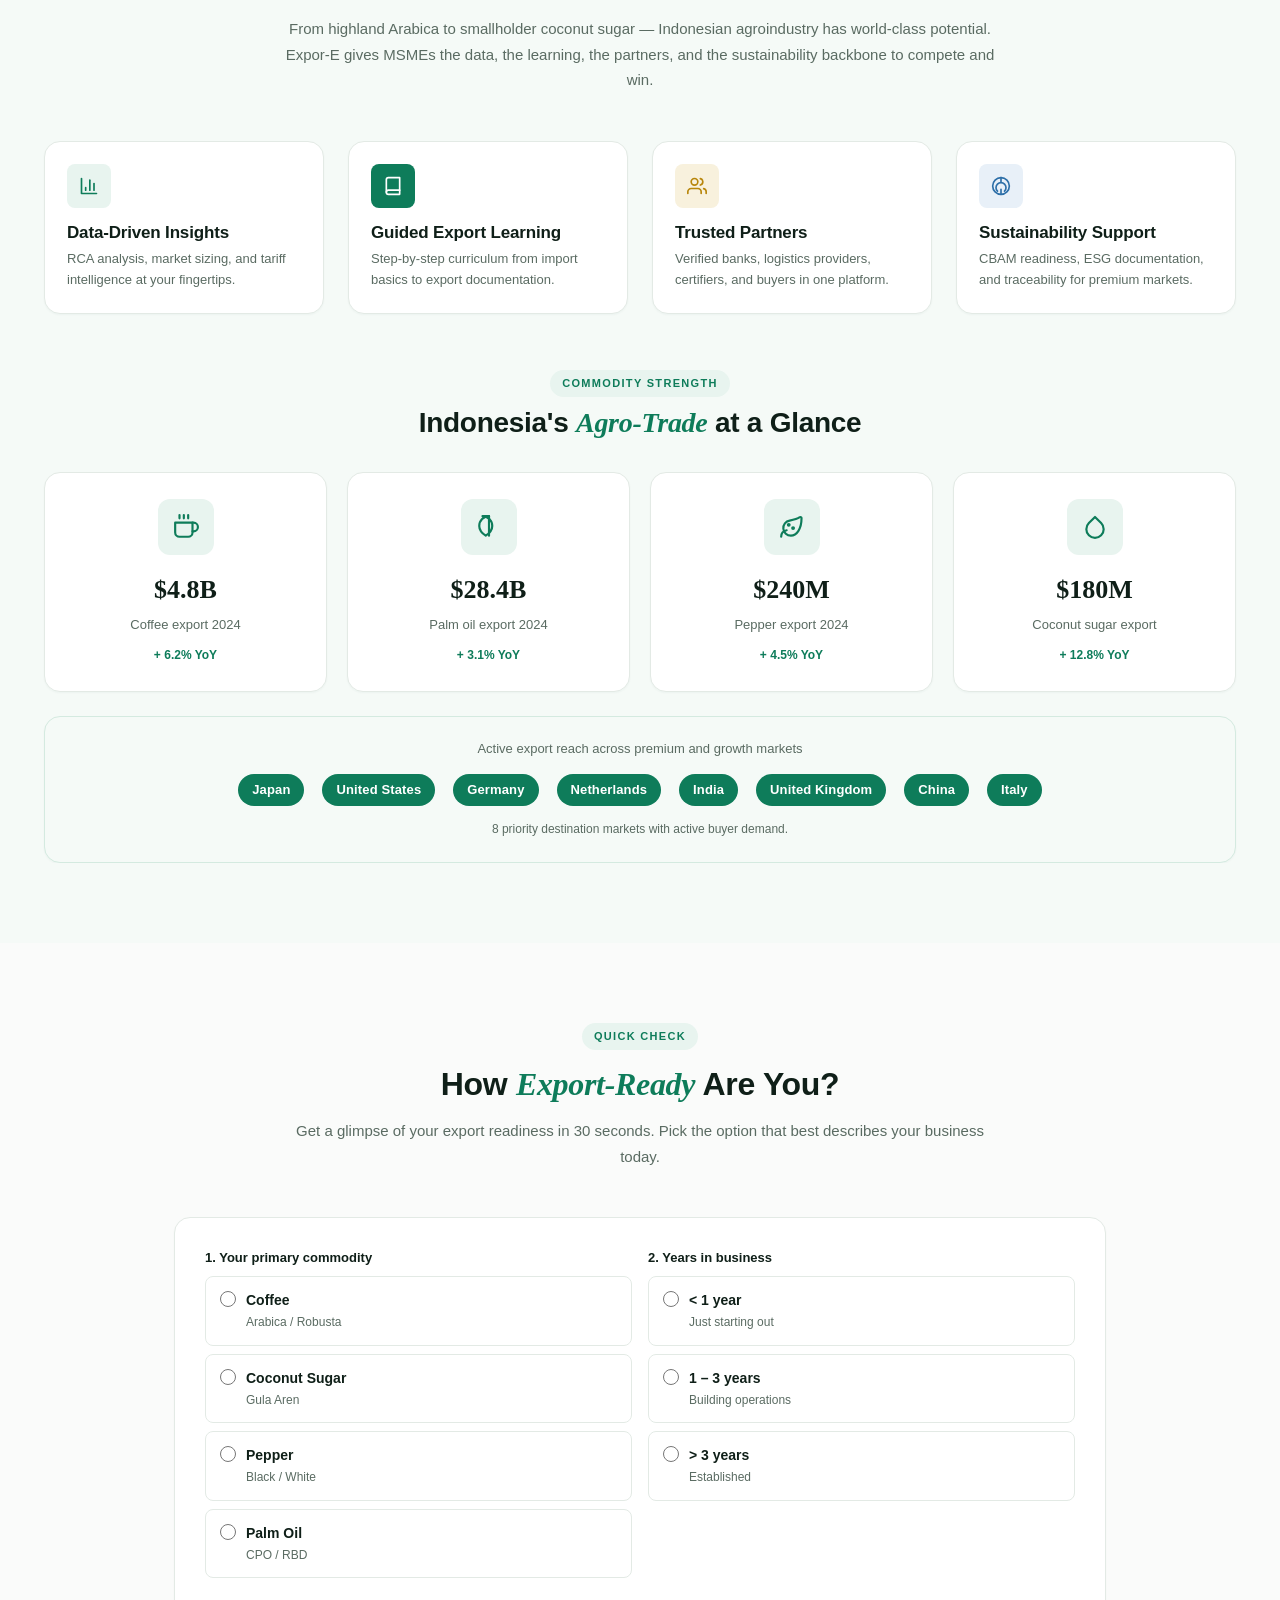
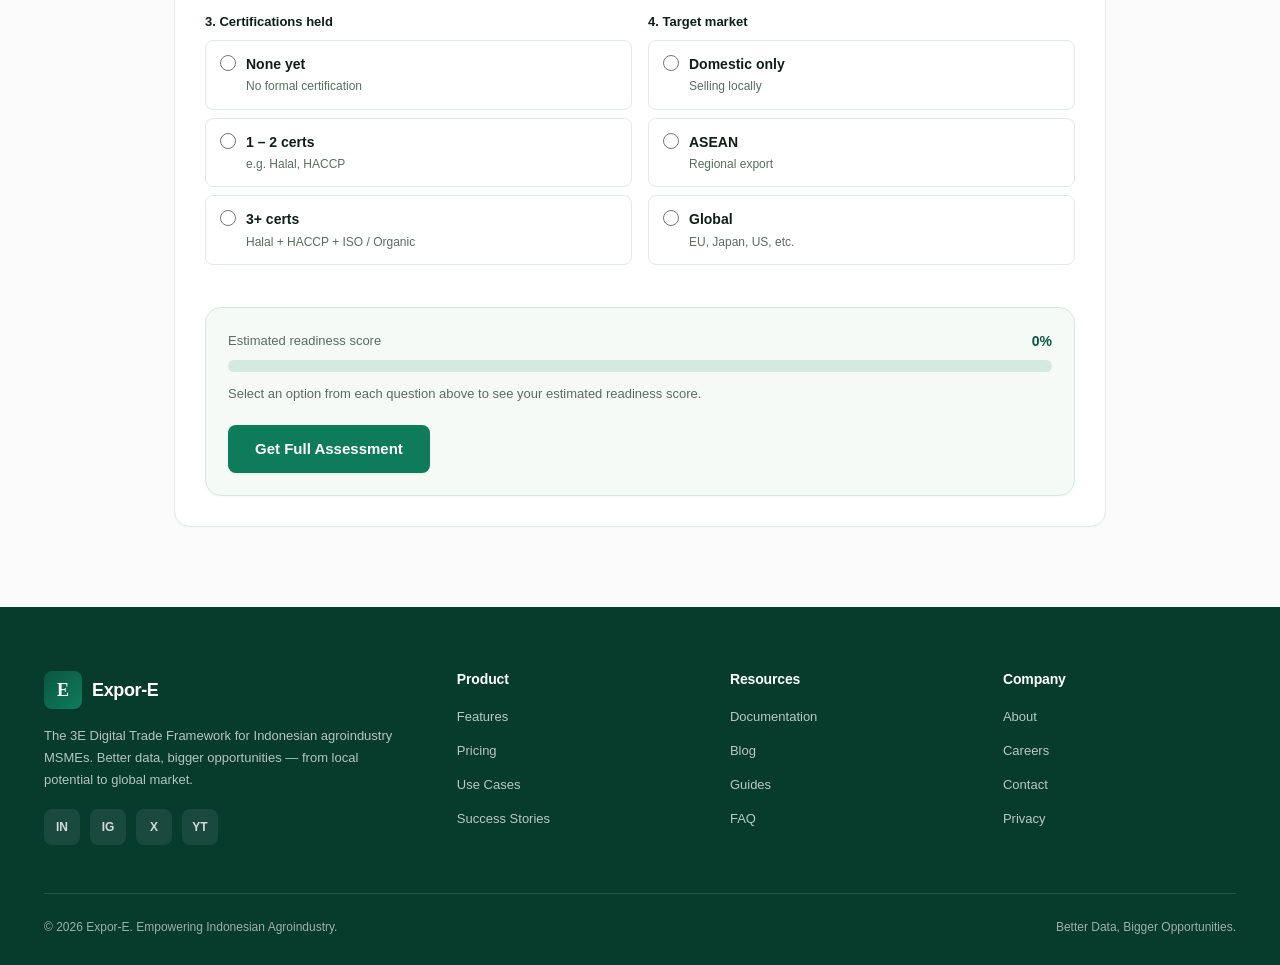
==== commit e5255a76: "update" ====
--- a/index.html
+++ b/index.html
@@ -13,6 +13,7 @@
   <nav class="navbar">
     <div class="nav-inner">
       <a href="index.html" class="brand">
+        <div class="brand-logo">E</div>
         <div>
           <div class="brand-name">Expor-E</div>
           <div class="brand-tag">3E Framework</div>
@@ -33,8 +34,8 @@
           <button class="lang-btn active" data-lang="en" onclick="ExporE.switchLang('en')">EN</button>
           <button class="lang-btn" data-lang="id" onclick="ExporE.switchLang('id')">ID</button>
         </div>
-        <a href="auth.html" class="btn btn-ghost btn-sm">Log in</a>
-        <a href="auth.html?mode=register" class="btn btn-primary btn-sm">Get Started</a>
+        <a href="auth.html" class="btn btn-ghost btn-sm mobile-show">Log in</a>
+        <a href="auth.html?mode=register" class="btn btn-primary btn-sm mobile-show">Get Started</a>
       </div>
     </div>
   </nav>
@@ -69,19 +70,31 @@
       </div>
       <div class="hero-card-stack">
         <div class="hero-float-card f1">
-          <div class="ic">🌱</div>
-          <div class="num">2 Ton/month</div>
-          <div class="lbl">Production capacity</div>
+          <div class="ic">
+            <svg width="20" height="20" viewBox="0 0 24 24" fill="none" stroke="currentColor" stroke-width="2" stroke-linecap="round" stroke-linejoin="round"><path d="M12 2v6m0 0c-3.31 0-6 2.69-6 6 0 1.66.67 3.16 1.76 4.24M12 8c3.31 0 6 2.69 6 6 0 1.66-.67 3.16-1.76 4.24M12 22v-6"/><circle cx="12" cy="12" r="10"/></svg>
+          </div>
+          <div>
+            <div class="num">2 Ton/month</div>
+            <div class="lbl">Production capacity</div>
+          </div>
         </div>
         <div class="hero-float-card f2">
-          <div class="ic">📈</div>
-          <div class="num">+8.6%</div>
-          <div class="lbl">Japan coffee demand</div>
+          <div class="ic">
+            <svg width="20" height="20" viewBox="0 0 24 24" fill="none" stroke="currentColor" stroke-width="2" stroke-linecap="round" stroke-linejoin="round"><polyline points="23 6 13.5 15.5 8.5 10.5 1 18"/><polyline points="17 6 23 6 23 12"/></svg>
+          </div>
+          <div>
+            <div class="num">+8.6%</div>
+            <div class="lbl">Japan coffee demand</div>
+          </div>
         </div>
         <div class="hero-float-card f3">
-          <div class="ic">✓</div>
-          <div class="num">64%</div>
-          <div class="lbl">Your readiness score</div>
+          <div class="ic">
+            <svg width="20" height="20" viewBox="0 0 24 24" fill="none" stroke="currentColor" stroke-width="2" stroke-linecap="round" stroke-linejoin="round"><path d="M22 11.08V12a10 10 0 1 1-5.93-9.14"/><polyline points="22 4 12 14.01 9 11.01"/></svg>
+          </div>
+          <div>
+            <div class="num">64%</div>
+            <div class="lbl">Your readiness score</div>
+          </div>
         </div>
       </div>
     </div>
@@ -97,25 +110,31 @@
       </div>
       <div class="grid grid-3">
         <div class="card-feature">
-          <div class="card-icon">🎓</div>
+          <div class="card-icon">
+            <svg width="26" height="26" viewBox="0 0 24 24" fill="none" stroke="currentColor" stroke-width="2" stroke-linecap="round" stroke-linejoin="round"><path d="M22 10v6M2 10l10-5 10 5-10 5z"/><path d="M6 12v5c3 3 9 3 12 0v-5"/></svg>
+          </div>
           <div class="card-num">01</div>
           <h3>Education</h3>
           <p class="text-muted" style="margin-top:8px;">Learn export standards (HS Code, SPS, Halal, HACCP, ISO 22000) and trade skills through guided microlearning paths tailored to your commodity.</p>
-          <a href="education.html" class="btn btn-outline btn-sm" style="margin-top:20px;">Start Learning →</a>
+          <a href="education.html" class="btn btn-outline btn-sm" style="margin-top:20px;">Start Learning</a>
         </div>
         <div class="card-feature">
-          <div class="card-icon emerald">🌍</div>
+          <div class="card-icon emerald">
+            <svg width="26" height="26" viewBox="0 0 24 24" fill="none" stroke="currentColor" stroke-width="2" stroke-linecap="round" stroke-linejoin="round"><circle cx="12" cy="12" r="10"/><line x1="2" y1="12" x2="22" y2="12"/><path d="M12 2a15.3 15.3 0 0 1 4 10 15.3 15.3 0 0 1-4 10 15.3 15.3 0 0 1-4-10 15.3 15.3 0 0 1 4-10z"/></svg>
+          </div>
           <div class="card-num">02</div>
           <h3>Exploration</h3>
           <p class="text-muted" style="margin-top:8px;">Discover global market opportunities with data-driven insights — RCA, import value, tariff and non-tariff barriers, and buyer preferences.</p>
-          <a href="markets.html" class="btn btn-outline btn-sm" style="margin-top:20px;">Explore Markets →</a>
+          <a href="markets.html" class="btn btn-outline btn-sm" style="margin-top:20px;">Explore Markets</a>
         </div>
         <div class="card-feature">
-          <div class="card-icon gold">🤝</div>
+          <div class="card-icon gold">
+            <svg width="26" height="26" viewBox="0 0 24 24" fill="none" stroke="currentColor" stroke-width="2" stroke-linecap="round" stroke-linejoin="round"><path d="M17 21v-2a4 4 0 0 0-4-4H5a4 4 0 0 0-4 4v2"/><circle cx="9" cy="7" r="4"/><path d="M23 21v-2a4 4 0 0 0-3-3.87"/><path d="M16 3.13a4 4 0 0 1 0 7.75"/></svg>
+          </div>
           <div class="card-num">03</div>
           <h3>Ecosystem</h3>
           <p class="text-muted" style="margin-top:8px;">Connect with trusted partners — trade finance with digital credit scoring, logistics providers, certifiers, and global buyers ready to source from you.</p>
-          <a href="ecosystem.html" class="btn btn-outline btn-sm" style="margin-top:20px;">Meet Partners →</a>
+          <a href="ecosystem.html" class="btn btn-outline btn-sm" style="margin-top:20px;">Meet Partners</a>
         </div>
       </div>
     </div>
@@ -131,22 +150,30 @@
       </div>
       <div class="grid grid-4" id="features">
         <div class="card card-pad">
-          <div class="card-icon" style="margin-bottom:14px;">📊</div>
+          <div class="icon-tile" style="margin-bottom:14px;">
+            <svg width="22" height="22" viewBox="0 0 24 24" fill="none" stroke="currentColor" stroke-width="2" stroke-linecap="round" stroke-linejoin="round"><path d="M3 3v18h18"/><path d="M18 17V9"/><path d="M13 17V5"/><path d="M8 17v-3"/></svg>
+          </div>
           <h3 style="font-size:17px;">Data-Driven Insights</h3>
           <p class="text-muted" style="margin-top:6px;font-size:13px;">RCA analysis, market sizing, and tariff intelligence at your fingertips.</p>
         </div>
         <div class="card card-pad">
-          <div class="card-icon emerald" style="margin-bottom:14px;">🎓</div>
+          <div class="icon-tile emerald" style="margin-bottom:14px;">
+            <svg width="22" height="22" viewBox="0 0 24 24" fill="none" stroke="currentColor" stroke-width="2" stroke-linecap="round" stroke-linejoin="round"><path d="M4 19.5A2.5 2.5 0 0 1 6.5 17H20"/><path d="M6.5 2H20v20H6.5A2.5 2.5 0 0 1 4 19.5v-15A2.5 2.5 0 0 1 6.5 2z"/></svg>
+          </div>
           <h3 style="font-size:17px;">Guided Export Learning</h3>
           <p class="text-muted" style="margin-top:6px;font-size:13px;">Step-by-step curriculum from import basics to export documentation.</p>
         </div>
         <div class="card card-pad">
-          <div class="card-icon gold" style="margin-bottom:14px;">🤝</div>
+          <div class="icon-tile gold" style="margin-bottom:14px;">
+            <svg width="22" height="22" viewBox="0 0 24 24" fill="none" stroke="currentColor" stroke-width="2" stroke-linecap="round" stroke-linejoin="round"><path d="M17 21v-2a4 4 0 0 0-4-4H5a4 4 0 0 0-4 4v2"/><circle cx="9" cy="7" r="4"/><path d="M23 21v-2a4 4 0 0 0-3-3.87"/><path d="M16 3.13a4 4 0 0 1 0 7.75"/></svg>
+          </div>
           <h3 style="font-size:17px;">Trusted Partners</h3>
           <p class="text-muted" style="margin-top:6px;font-size:13px;">Verified banks, logistics providers, certifiers, and buyers in one platform.</p>
         </div>
         <div class="card card-pad">
-          <div class="card-icon" style="margin-bottom:14px;">🌱</div>
+          <div class="icon-tile info" style="margin-bottom:14px;">
+            <svg width="22" height="22" viewBox="0 0 24 24" fill="none" stroke="currentColor" stroke-width="2" stroke-linecap="round" stroke-linejoin="round"><path d="M12 2v6m0 0c-3.31 0-6 2.69-6 6 0 1.66.67 3.16 1.76 4.24M12 8c3.31 0 6 2.69 6 6 0 1.66-.67 3.16-1.76 4.24M12 22v-6"/><circle cx="12" cy="12" r="10"/></svg>
+          </div>
           <h3 style="font-size:17px;">Sustainability Support</h3>
           <p class="text-muted" style="margin-top:6px;font-size:13px;">CBAM readiness, ESG documentation, and traceability for premium markets.</p>
         </div>
@@ -160,38 +187,45 @@
         </div>
         <div class="stats-grid">
           <div class="stat-card">
-            <div class="icon-box">☕</div>
+            <div class="icon-box"><svg width="26" height="26" viewBox="0 0 24 24" fill="none" stroke="currentColor" stroke-width="2" stroke-linecap="round" stroke-linejoin="round"><path d="M18 8h1a4 4 0 0 1 0 8h-1"/><path d="M2 8h16v9a4 4 0 0 1-4 4H6a4 4 0 0 1-4-4V8z"/><line x1="6" y1="1" x2="6" y2="4"/><line x1="10" y1="1" x2="10" y2="4"/><line x1="14" y1="1" x2="14" y2="4"/></svg></div>
             <div class="stat-num">$4.8B</div>
             <div class="stat-lbl">Coffee export 2024</div>
-            <div class="stat-trend">↑ 6.2% YoY</div>
+            <div class="stat-trend">+ 6.2% YoY</div>
           </div>
           <div class="stat-card">
-            <div class="icon-box">🌴</div>
+            <div class="icon-box"><svg width="26" height="26" viewBox="0 0 24 24" fill="none" stroke="currentColor" stroke-width="2" stroke-linecap="round" stroke-linejoin="round"><path d="M12 2a9 9 0 0 0-9 9c0 4 3 7 6 9 3-2 6-5 6-9a9 9 0 0 0-9-9z"/><path d="M12 2v18"/></svg></div>
             <div class="stat-num">$28.4B</div>
             <div class="stat-lbl">Palm oil export 2024</div>
-            <div class="stat-trend">↑ 3.1% YoY</div>
+            <div class="stat-trend">+ 3.1% YoY</div>
           </div>
           <div class="stat-card">
-            <div class="icon-box">🌶️</div>
+            <div class="icon-box"><svg width="26" height="26" viewBox="0 0 24 24" fill="none" stroke="currentColor" stroke-width="2" stroke-linecap="round" stroke-linejoin="round"><path d="M11 20A7 7 0 0 1 9.8 6.1C15.5 5 17 4.48 19.2 2.96a1 1 0 0 1 1.6.8c0 10.36-4.7 16.24-9.8 16.24Z"/><path d="M2 21c0-3 1.85-5.36 5.08-6"/><circle cx="9" cy="10" r="0.8" fill="currentColor"/><circle cx="13" cy="13" r="0.8" fill="currentColor"/></svg></div>
             <div class="stat-num">$240M</div>
             <div class="stat-lbl">Pepper export 2024</div>
-            <div class="stat-trend">↑ 4.5% YoY</div>
+            <div class="stat-trend">+ 4.5% YoY</div>
           </div>
           <div class="stat-card">
-            <div class="icon-box">🥥</div>
+            <div class="icon-box"><svg width="26" height="26" viewBox="0 0 24 24" fill="none" stroke="currentColor" stroke-width="2" stroke-linecap="round" stroke-linejoin="round"><path d="M12 2.69l5.66 5.66a8 8 0 1 1-11.31 0z"/></svg></div>
             <div class="stat-num">$180M</div>
             <div class="stat-lbl">Coconut sugar export</div>
-            <div class="stat-trend">↑ 12.8% YoY</div>
-          </div>
-        </div>
-
-        <!-- Global reach flags -->
+            <div class="stat-trend">+ 12.8% YoY</div>
+          </div>
+        </div>
+
+        <!-- Global reach -->
         <div class="card card-mint card-pad" style="margin-top:24px;text-align:center;">
           <p class="text-muted" style="font-size:13px;margin-bottom:14px;">Active export reach across premium and growth markets</p>
-          <div style="font-size:36px;letter-spacing:14px;">
-            🇯🇵 🇺🇸 🇩🇪 🇳🇱 🇮🇳 🇬🇧 🇨🇳 🇮🇹
-          </div>
-          <p class="text-muted" style="font-size:12px;margin-top:14px;">Japan · United States · Germany · Netherlands · India · United Kingdom · China · Italy</p>
+          <div style="display:flex;justify-content:center;gap:18px;flex-wrap:wrap;">
+            <span class="badge badge-emerald" style="font-size:13px;padding:6px 14px;">Japan</span>
+            <span class="badge badge-emerald" style="font-size:13px;padding:6px 14px;">United States</span>
+            <span class="badge badge-emerald" style="font-size:13px;padding:6px 14px;">Germany</span>
+            <span class="badge badge-emerald" style="font-size:13px;padding:6px 14px;">Netherlands</span>
+            <span class="badge badge-emerald" style="font-size:13px;padding:6px 14px;">India</span>
+            <span class="badge badge-emerald" style="font-size:13px;padding:6px 14px;">United Kingdom</span>
+            <span class="badge badge-emerald" style="font-size:13px;padding:6px 14px;">China</span>
+            <span class="badge badge-emerald" style="font-size:13px;padding:6px 14px;">Italy</span>
+          </div>
+          <p class="text-muted" style="font-size:12px;margin-top:14px;">8 priority destination markets with active buyer demand.</p>
         </div>
       </div>
     </div>
@@ -261,7 +295,7 @@
           </div>
           <p class="text-muted" style="font-size:13px;margin-top:12px;" id="quick-message">Select an option from each question above to see your estimated readiness score.</p>
           <div style="margin-top:20px;">
-            <a href="auth.html?mode=register" class="btn btn-primary btn-lg">Get Full Assessment →</a>
+            <a href="auth.html?mode=register" class="btn btn-primary btn-lg">Get Full Assessment</a>
           </div>
         </div>
       </div>
@@ -369,13 +403,13 @@
         if (answered === 0) {
           msgEl.textContent = 'Select an option from each question above to see your estimated readiness score.';
         } else if (answered < 4) {
-          msgEl.textContent = `Good progress — ${answered}/4 answered. Keep going for a complete estimate.`;
+          msgEl.textContent = 'Good progress — ' + answered + '/4 answered. Keep going for a complete estimate.';
         } else {
           let label = 'Getting Started';
-          if (score >= 85) label = 'Export Ready 🚀';
-          else if (score >= 70) label = 'Good Progress 💪';
-          else if (score >= 50) label = 'Building Up 🌱';
-          msgEl.textContent = `Your estimated readiness: ${score}% — ${label}. Sign up for the full assessment with detailed recommendations.`;
+          if (score >= 85) label = 'Export Ready';
+          else if (score >= 70) label = 'Good Progress';
+          else if (score >= 50) label = 'Building Up';
+          msgEl.textContent = 'Your estimated readiness: ' + score + '% — ' + label + '. Sign up for the full assessment with detailed recommendations.';
           if (typeof ExporE !== 'undefined' && ExporE.showToast) {
             ExporE.showToast('Quick check complete! Score: ' + score + '%', 'success');
           }
@@ -384,7 +418,6 @@
 
       document.querySelectorAll('input[type="radio"]').forEach(r => {
         r.addEventListener('change', render);
-        // visual selected state
         r.addEventListener('change', () => {
           r.closest('[data-question]').querySelectorAll('.form-check').forEach(fc => fc.classList.remove('checked'));
           r.closest('.form-check').classList.add('checked');
@@ -393,4 +426,4 @@
     })();
   </script>
 </body>
-</html>
+</html>
--- a/style.css
+++ b/style.css
@@ -1,59 +1,115 @@
 /* ============================================
-   EXPOR-E — The 3E Digital Trade Framework
-   Vanilla CSS3 · Green-White Modern Elegant
+   EXPOR-E — Clean Modern Design System
+   3E Digital Trade Framework · 2026 Revision
+   No emoticons · Inline SVG icons · Responsive
    ============================================ */
 
-/* ---------- 1. ROOT VARIABLES ---------- */
+/* ---------- 1. ROOT TOKENS ---------- */
 :root {
-  --emerald: #147A50;
-  --emerald-dark: #0B462D;
-  --emerald-deep: #093824;
-  --mint-soft: #E6F4ED;
-  --mint-bg: #F4F9F6;
+  /* Brand palette - refined emerald */
+  --emerald: #0E7C5A;
+  --emerald-dark: #0A5640;
+  --emerald-deep: #073B2C;
+  --emerald-light: #1A9D74;
+  --mint-soft: #E8F4EF;
+  --mint-bg: #F5FAF7;
+  --mint-deep: #D4EAE0;
+
+  /* Neutrals */
   --white: #FFFFFF;
-  --text-dark: #12281F;
-  --muted: #5C7268;
-  --muted-light: #8DA89C;
-  --border: #DCE7E0;
-  --border-soft: #EAF1EC;
+  --bg: #FAFBFA;
+  --surface: #FFFFFF;
+  --text-dark: #0F1F18;
+  --text: #1F2D26;
+  --muted: #5A6B62;
+  --muted-light: #8B9A91;
+  --border: #E3EAE5;
+  --border-soft: #EEF3EF;
+
+  /* Semantic */
   --danger: #C0392B;
-  --warning: #E08A1F;
-  --info: #2E7CB8;
-  --gold: #C9A227;
-  --shadow-sm: 0 1px 3px rgba(11, 70, 45, 0.08);
-  --shadow: 0 4px 16px rgba(11, 70, 45, 0.10);
-  --shadow-lg: 0 14px 40px rgba(11, 70, 45, 0.18);
-  --shadow-emerald: 0 10px 30px rgba(20, 122, 80, 0.25);
+  --danger-bg: #FBEAE7;
+  --warning: #C77C1E;
+  --warning-bg: #FBF1E3;
+  --info: #2D6FA8;
+  --info-bg: #E8F0F8;
+  --gold: #B8860B;
+  --gold-bg: #F8F1DD;
+
+  /* Shadows - soft and modern */
+  --shadow-xs: 0 1px 2px rgba(10, 86, 64, 0.04);
+  --shadow-sm: 0 1px 3px rgba(10, 86, 64, 0.06), 0 1px 2px rgba(10, 86, 64, 0.04);
+  --shadow: 0 4px 12px rgba(10, 86, 64, 0.07), 0 1px 3px rgba(10, 86, 64, 0.05);
+  --shadow-md: 0 8px 24px rgba(10, 86, 64, 0.10), 0 2px 6px rgba(10, 86, 64, 0.05);
+  --shadow-lg: 0 18px 48px rgba(10, 86, 64, 0.14), 0 4px 12px rgba(10, 86, 64, 0.06);
+  --shadow-emerald: 0 12px 32px rgba(14, 124, 90, 0.22);
+
+  /* Radius */
+  --radius-xs: 6px;
   --radius-sm: 8px;
-  --radius: 14px;
-  --radius-lg: 22px;
-  --radius-xl: 32px;
-  --font-sans: -apple-system, BlinkMacSystemFont, "Segoe UI", Roboto, "Helvetica Neue", Arial, sans-serif;
+  --radius: 12px;
+  --radius-md: 16px;
+  --radius-lg: 20px;
+  --radius-xl: 28px;
+  --radius-pill: 999px;
+
+  /* Typography */
+  --font-sans: -apple-system, BlinkMacSystemFont, "Segoe UI", "Inter", Roboto, "Helvetica Neue", Arial, sans-serif;
   --font-serif: "Playfair Display", "Times New Roman", Georgia, serif;
+  --font-mono: "SF Mono", "JetBrains Mono", Menlo, Consolas, monospace;
+
+  /* Motion */
+  --ease: cubic-bezier(0.4, 0, 0.2, 1);
+  --ease-out: cubic-bezier(0.16, 1, 0.3, 1);
+  --transition: 0.2s var(--ease);
+
+  /* Layout */
+  --nav-h: 68px;
+  --sidebar-w: 260px;
+  --sidebar-w-collapse: 78px;
 }
 
 /* ---------- 2. RESET & BASE ---------- */
 *, *::before, *::after { box-sizing: border-box; margin: 0; padding: 0; }
-html { scroll-behavior: smooth; -webkit-text-size-adjust: 100%; overflow-x: hidden; max-width: 100vw; width: 100%; }
+html {
+  scroll-behavior: smooth;
+  -webkit-text-size-adjust: 100%;
+  overflow-x: hidden;
+  width: 100%;
+  max-width: 100vw;
+}
 body {
   font-family: var(--font-sans);
-  color: var(--text-dark);
-  background: var(--white);
+  color: var(--text);
+  background: var(--bg);
   line-height: 1.6;
   font-size: 15px;
   -webkit-font-smoothing: antialiased;
-  overflow-x: hidden; max-width: 100vw; width: 100%;
-}
-img, video, iframe, table { max-width: 100%; }
-input, select, textarea, button { font-family: inherit; font-size: inherit; }
-
-/* ---------- 2.5 OVERFLOW PREVENTION (CRITICAL) ---------- */
-/* Prevent horizontal overflow on all screen sizes */
+  -moz-osx-font-smoothing: grayscale;
+  overflow-x: hidden;
+  width: 100%;
+  max-width: 100vw;
+}
+img, video, iframe { max-width: 100%; display: block; }
+img { height: auto; }
+a { color: var(--emerald); text-decoration: none; transition: color var(--transition); }
+a:hover { color: var(--emerald-dark); }
+button { font-family: inherit; cursor: pointer; border: none; background: none; color: inherit; }
+ul, ol { list-style: none; }
+input, select, textarea { font-family: inherit; font-size: inherit; color: inherit; }
+h1, h2, h3, h4, h5 { line-height: 1.25; color: var(--text-dark); font-weight: 700; letter-spacing: -0.01em; }
+h1 { font-size: clamp(28px, 4vw, 44px); }
+h2 { font-size: clamp(24px, 3vw, 32px); }
+h3 { font-size: 20px; }
+h4 { font-size: 17px; }
+::selection { background: var(--emerald); color: var(--white); }
+:focus-visible { outline: 2px solid var(--emerald); outline-offset: 2px; border-radius: 4px; }
+
+/* ---------- 2.5 OVERFLOW PROTECTION ---------- */
 .app-shell, .app-main, .app-sidebar, .container, .nav-inner,
 .hero-inner, .footer-grid, .auth-page, .onboard-page {
   max-width: 100vw; overflow-x: hidden;
 }
-/* All cards must be able to shrink below content size */
 .card, .card-pad, .card-pad-sm, .card-pad-lg, .card-feature,
 .kpi-card, .stat-card, .market-card, .partner-card, .module-card,
 .next-step-card, .admin-stat-card, .sustain-item, .lesson-row,
@@ -61,1320 +117,1386 @@
 .tracking-event, .route-map, .notice-banner, .toast {
   min-width: 0; max-width: 100%; box-sizing: border-box;
 }
-/* All grid/flex children must allow shrinking */
 .grid > *, .grid-2 > *, .grid-3 > *, .grid-4 > *,
 .kpi-grid > *, .stats-grid > *, .footer-grid > *,
-.flex > *, .flex-col > * {
-  min-width: 0; box-sizing: border-box;
-}
-/* Tables: contained scroll, never push parent wider */
+.flex > *, .flex-col > * { min-width: 0; box-sizing: border-box; }
 .table-wrap, div[class*="table"] {
   width: 100%; max-width: 100%; overflow-x: auto;
   -webkit-overflow-scrolling: touch; box-sizing: border-box;
 }
 table { max-width: 100%; box-sizing: border-box; }
-/* Steppers: horizontal scroll containment */
 .stepper, .onboard-stepper {
   overflow-x: auto; max-width: 100%; -webkit-overflow-scrolling: touch;
-  box-sizing: border-box;
-}
-/* Progress containers: flexible, never fixed overflow */
+  box-sizing: border-box; scrollbar-width: thin;
+}
 .progress, .progress-row, .next-step-progress, .module-progress {
   max-width: 100%; box-sizing: border-box;
 }
-
-html, body { overflow-x: hidden; max-width: 100vw; width: 100%; }
-.app-shell, .app-main, .container, .nav-inner, .hero-inner, .footer-grid, .auth-page, .onboard-page { max-width: 100vw; overflow-x: hidden; }
-.card, .card-pad, .card-feature, .kpi-card, .stat-card, .market-card, .partner-card, .module-card, .next-step-card, .admin-stat-card, .sustain-item, .lesson-row, .commodity-card, .role-card, .form-check, .market-reco-card { min-width: 0; max-width: 100%; box-sizing: border-box; }
-.grid > *, .grid-2 > *, .grid-3 > *, .grid-4 > *, .kpi-grid > *, .stats-grid > *, .footer-grid > *, .flex > * { min-width: 0; box-sizing: border-box; }
-.table-wrap { width: 100%; max-width: 100%; overflow-x: auto; -webkit-overflow-scrolling: touch; }
-.stepper, .onboard-stepper { overflow-x: auto; max-width: 100%; -webkit-overflow-scrolling: touch; }
-
-img { max-width: 100%; display: block; }
-a { color: var(--emerald); text-decoration: none; transition: color 0.2s; }
-a:hover { color: var(--emerald-dark); }
-button { font-family: inherit; cursor: pointer; border: none; background: none; }
-ul, ol { list-style: none; }
-input, select, textarea { font-family: inherit; font-size: inherit; }
-h1, h2, h3, h4, h5 { line-height: 1.25; color: var(--text-dark); font-weight: 700; }
-::selection { background: var(--emerald); color: var(--white); }
 
 /* ---------- 3. LAYOUT HELPERS ---------- */
 .container { width: 100%; max-width: 1240px; margin: 0 auto; padding: 0 24px; }
 .container-narrow { max-width: 980px; }
+.container-inner { max-width: 520px; margin: 0 auto; width: 100%; padding: 0 8px; }
 .section { padding: 80px 0; }
 .section-sm { padding: 48px 0; }
 .flex { display: flex; }
 .flex-col { display: flex; flex-direction: column; }
 .items-center { align-items: center; }
+.items-start { align-items: flex-start; }
+.items-end { align-items: flex-end; }
 .justify-between { justify-content: space-between; }
 .justify-center { justify-content: center; }
-.gap-8 { gap: 8px; } .gap-12 { gap: 12px; } .gap-16 { gap: 16px; }
-.gap-20 { gap: 20px; } .gap-24 { gap: 24px; } .gap-32 { gap: 32px; }
+.justify-end { justify-content: flex-end; }
+.flex-wrap { flex-wrap: wrap; }
+.gap-4 { gap: 4px; } .gap-6 { gap: 6px; } .gap-8 { gap: 8px; } .gap-12 { gap: 12px; }
+.gap-16 { gap: 16px; } .gap-20 { gap: 20px; } .gap-24 { gap: 24px; } .gap-32 { gap: 32px; }
 .grid { display: grid; gap: 24px; }
 .grid-2 { grid-template-columns: repeat(2, 1fr); }
 .grid-3 { grid-template-columns: repeat(3, 1fr); }
 .grid-4 { grid-template-columns: repeat(4, 1fr); }
 .text-center { text-align: center; }
+.text-right { text-align: right; }
+.text-left { text-align: left; }
 .text-muted { color: var(--muted); }
 .text-emerald { color: var(--emerald); }
 .text-white { color: var(--white); }
-.mt-8 { margin-top: 8px; } .mt-16 { margin-top: 16px; } .mt-24 { margin-top: 24px; }
+.text-danger { color: var(--danger); }
+.text-warning { color: var(--warning); }
+.fw-400 { font-weight: 400; } .fw-500 { font-weight: 500; } .fw-600 { font-weight: 600; }
+.fw-700 { font-weight: 700; } .fw-800 { font-weight: 800; }
+.fs-11 { font-size: 11px; } .fs-12 { font-size: 12px; } .fs-13 { font-size: 13px; }
+.fs-14 { font-size: 14px; } .fs-15 { font-size: 15px; } .fs-16 { font-size: 16px; }
+.fs-18 { font-size: 18px; } .fs-20 { font-size: 20px; } .fs-24 { font-size: 24px; }
+.fs-32 { font-size: 32px; } .fs-40 { font-size: 40px; }
+.mt-4 { margin-top: 4px; } .mt-8 { margin-top: 8px; } .mt-12 { margin-top: 12px; }
+.mt-16 { margin-top: 16px; } .mt-20 { margin-top: 20px; } .mt-24 { margin-top: 24px; }
 .mt-32 { margin-top: 32px; } .mt-48 { margin-top: 48px; }
-.mb-8 { margin-bottom: 8px; } .mb-16 { margin-bottom: 16px; } .mb-24 { margin-bottom: 24px; }
-.mb-32 { margin-bottom: 32px; } .mb-48 { margin-bottom: 48px; }
+.mb-8 { margin-bottom: 8px; } .mb-12 { margin-bottom: 12px; } .mb-16 { margin-bottom: 16px; }
+.mb-20 { margin-bottom: 20px; } .mb-24 { margin-bottom: 24px; } .mb-32 { margin-bottom: 32px; }
+.hidden { display: none !important; }
 .full { width: 100%; }
-
-/* ---------- 4. BUTTONS ---------- */
+.relative { position: relative; }
+.accent { color: var(--emerald); font-style: italic; font-family: var(--font-serif); }
+.text-center .accent { display: inline; }
+.divider { height: 1px; background: var(--border); margin: 20px 0; }
+.divider-text {
+  display: flex; align-items: center; gap: 14px; margin: 24px 0;
+  color: var(--muted-light); font-size: 13px; font-weight: 500;
+}
+.divider-text::before, .divider-text::after {
+  content: ''; flex: 1; height: 1px; background: var(--border);
+}
+
+/* ---------- 4. SVG ICON SYSTEM ---------- */
+.ic-svg {
+  display: inline-flex;
+  align-items: center;
+  justify-content: center;
+  flex-shrink: 0;
+}
+.ic-svg svg { width: 18px; height: 18px; display: block; }
+.ic-svg.lg svg { width: 22px; height: 22px; }
+.ic-svg.sm svg { width: 15px; height: 15px; }
+.ic-svg.xl svg { width: 28px; height: 28px; }
+
+/* Reusable square icon container for cards/tiles */
+.icon-tile {
+  width: 44px; height: 44px;
+  display: inline-flex; align-items: center; justify-content: center;
+  border-radius: var(--radius-sm);
+  background: var(--mint-soft);
+  color: var(--emerald);
+  flex-shrink: 0;
+}
+.icon-tile.lg { width: 56px; height: 56px; border-radius: var(--radius); }
+.icon-tile.sm { width: 34px; height: 34px; }
+.icon-tile.emerald { background: var(--emerald); color: var(--white); }
+.icon-tile.gold { background: var(--gold-bg); color: var(--gold); }
+.icon-tile.info { background: var(--info-bg); color: var(--info); }
+.icon-tile.warning { background: var(--warning-bg); color: var(--warning); }
+.icon-tile.danger { background: var(--danger-bg); color: var(--danger); }
+.icon-tile.muted { background: #EEF2EF; color: var(--muted); }
+.icon-tile.outline { background: transparent; border: 1.5px solid var(--border); color: var(--muted); }
+.icon-tile svg { width: 20px; height: 20px; }
+
+/* ---------- 5. BUTTONS ---------- */
 .btn {
   display: inline-flex; align-items: center; justify-content: center; gap: 8px;
-  padding: 12px 22px; border-radius: var(--radius-sm);
-  font-weight: 600; font-size: 14px; letter-spacing: 0.2px;
-  transition: all 0.25s cubic-bezier(0.4, 0, 0.2, 1);
-  border: 1.5px solid transparent; white-space: nowrap;
-}
-.btn-primary { background: var(--emerald); color: var(--white); box-shadow: var(--shadow-emerald); }
-.btn-primary:hover { background: var(--emerald-dark); color: var(--white); transform: translateY(-2px); }
-.btn-outline { background: transparent; color: var(--emerald); border-color: var(--emerald); }
+  padding: 11px 20px;
+  border-radius: var(--radius-sm);
+  font-size: 14px; font-weight: 600; line-height: 1.2;
+  border: 1.5px solid transparent;
+  cursor: pointer; text-decoration: none;
+  transition: all var(--transition);
+  white-space: nowrap; user-select: none;
+  -webkit-tap-highlight-color: transparent;
+}
+.btn svg { width: 16px; height: 16px; }
+.btn-sm { padding: 8px 14px; font-size: 13px; }
+.btn-lg { padding: 14px 26px; font-size: 15px; }
+.btn-block { width: 100%; }
+.btn-primary {
+  background: var(--emerald); color: var(--white);
+  box-shadow: var(--shadow-sm);
+}
+.btn-primary:hover { background: var(--emerald-dark); color: var(--white); transform: translateY(-1px); box-shadow: var(--shadow-md); }
+.btn-ghost {
+  background: transparent; color: var(--text);
+  border-color: var(--border);
+}
+.btn-ghost:hover { background: var(--mint-bg); border-color: var(--mint-deep); color: var(--text); }
+.btn-outline {
+  background: transparent; color: var(--emerald);
+  border-color: var(--emerald);
+}
 .btn-outline:hover { background: var(--emerald); color: var(--white); }
-.btn-white { background: var(--white); color: var(--emerald-dark); }
-.btn-white:hover { transform: translateY(-2px); box-shadow: var(--shadow-lg); }
-.btn-ghost { background: var(--mint-soft); color: var(--emerald-dark); }
-.btn-ghost:hover { background: var(--emerald); color: var(--white); }
-.btn-light { background: rgba(255,255,255,0.15); color: var(--white); border-color: rgba(255,255,255,0.35); backdrop-filter: blur(6px); }
-.btn-light:hover { background: rgba(255,255,255,0.25); }
-.btn-lg { padding: 16px 30px; font-size: 16px; }
-.btn-sm { padding: 8px 14px; font-size: 13px; }
-.btn-block { display: flex; width: 100%; }
-.btn-icon { padding: 10px; border-radius: 50%; }
-.btn:disabled { opacity: 0.5; cursor: not-allowed; }
-
-/* ---------- 5. BADGES & CHIPS ---------- */
+.btn-white {
+  background: var(--white); color: var(--emerald-dark);
+  box-shadow: var(--shadow-sm);
+}
+.btn-white:hover { transform: translateY(-1px); box-shadow: var(--shadow-md); color: var(--emerald-dark); }
+.btn-light {
+  background: rgba(255,255,255,0.14); color: var(--white);
+  border-color: rgba(255,255,255,0.24);
+  backdrop-filter: blur(6px);
+}
+.btn-light:hover { background: rgba(255,255,255,0.24); color: var(--white); }
+.btn-danger { background: var(--danger); color: var(--white); }
+.btn-danger:hover { background: #a52e22; }
+.btn-warning { background: var(--warning); color: var(--white); }
+.btn:disabled, .btn[disabled] { opacity: 0.5; cursor: not-allowed; pointer-events: none; }
+
+/* ---------- 6. FORMS ---------- */
+.form-group { margin-bottom: 18px; }
+.form-label {
+  display: block; font-size: 13px; font-weight: 600; color: var(--text-dark);
+  margin-bottom: 7px;
+}
+.form-label .req { color: var(--danger); margin-left: 2px; }
+.form-control {
+  width: 100%; padding: 11px 14px;
+  font-size: 14px; color: var(--text);
+  background: var(--white);
+  border: 1.5px solid var(--border);
+  border-radius: var(--radius-sm);
+  transition: all var(--transition);
+  font-family: inherit;
+}
+.form-control::placeholder { color: var(--muted-light); }
+.form-control:hover { border-color: var(--mint-deep); }
+.form-control:focus {
+  outline: none; border-color: var(--emerald);
+  box-shadow: 0 0 0 3px rgba(14, 124, 90, 0.12);
+}
+textarea.form-control { resize: vertical; min-height: 88px; line-height: 1.5; }
+select.form-control {
+  appearance: none; -webkit-appearance: none;
+  background-image: url("data:image/svg+xml;utf8,<svg xmlns='http://www.w3.org/2000/svg' width='14' height='14' viewBox='0 0 24 24' fill='none' stroke='%235A6B62' stroke-width='2.5' stroke-linecap='round' stroke-linejoin='round'><polyline points='6 9 12 15 18 9'/></svg>");
+  background-repeat: no-repeat;
+  background-position: right 14px center;
+  padding-right: 40px;
+}
+.form-hint { font-size: 12px; color: var(--muted); margin-top: 6px; line-height: 1.4; }
+.form-row {
+  display: grid; grid-template-columns: 1fr 1fr; gap: 16px;
+}
+.form-row-3 { display: grid; grid-template-columns: 1fr 1fr 1fr; gap: 16px; }
+.input-icon { position: relative; }
+.input-icon .ic {
+  position: absolute; left: 13px; top: 50%; transform: translateY(-50%);
+  color: var(--muted-light); pointer-events: none;
+  display: inline-flex; align-items: center;
+}
+.input-icon .ic svg { width: 16px; height: 16px; }
+.input-icon .form-control { padding-left: 40px; }
+.input-icon .ic.text {
+  font-size: 13px; font-weight: 600; color: var(--muted);
+}
+
+/* Form check (radio/checkbox cards) */
+.form-check {
+  display: flex; align-items: flex-start; gap: 10px;
+  padding: 12px 14px;
+  border: 1.5px solid var(--border);
+  border-radius: var(--radius-sm);
+  cursor: pointer; transition: all var(--transition);
+  background: var(--white);
+  position: relative;
+}
+.form-check:hover { border-color: var(--mint-deep); background: var(--mint-bg); }
+.form-check input[type="radio"],
+.form-check input[type="checkbox"] {
+  margin-top: 2px; accent-color: var(--emerald);
+  width: 16px; height: 16px; cursor: pointer; flex-shrink: 0;
+}
+.form-check > span { flex: 1; min-width: 0; }
+.form-check-label { font-weight: 600; font-size: 14px; color: var(--text-dark); display: block; }
+.form-check-sub { font-size: 12px; color: var(--muted); margin-top: 2px; display: block; }
+.form-check.checked {
+  border-color: var(--emerald);
+  background: var(--mint-soft);
+  box-shadow: 0 0 0 1px var(--emerald);
+}
+.flex-col.gap-8 { display: flex; flex-direction: column; gap: 8px; }
+
+/* ---------- 7. CARDS ---------- */
+.card {
+  background: var(--surface);
+  border: 1px solid var(--border);
+  border-radius: var(--radius-md);
+  box-shadow: var(--shadow-xs);
+  overflow: hidden;
+  transition: box-shadow var(--transition), transform var(--transition);
+}
+.card-pad { padding: 22px; }
+.card-pad-sm { padding: 16px; }
+.card-pad-lg { padding: 30px; }
+.card-mint { background: var(--mint-bg); border-color: var(--mint-deep); }
+.card-emerald {
+  background: linear-gradient(135deg, var(--emerald-dark) 0%, var(--emerald) 100%);
+  color: var(--white); border: none;
+}
+.card-emerald h1, .card-emerald h2, .card-emerald h3, .card-emerald h4 { color: var(--white); }
+.card-feature {
+  background: var(--surface);
+  border: 1px solid var(--border);
+  border-radius: var(--radius-md);
+  padding: 28px;
+  position: relative;
+  transition: all var(--transition);
+}
+.card-feature:hover {
+  border-color: var(--mint-deep);
+  transform: translateY(-3px);
+  box-shadow: var(--shadow-md);
+}
+.card-feature .card-icon {
+  width: 52px; height: 52px; border-radius: var(--radius);
+  background: var(--mint-soft); color: var(--emerald);
+  display: inline-flex; align-items: center; justify-content: center;
+  margin-bottom: 18px;
+}
+.card-feature .card-icon.emerald { background: var(--emerald); color: var(--white); }
+.card-feature .card-icon.gold { background: var(--gold-bg); color: var(--gold); }
+.card-feature .card-num {
+  position: absolute; top: 22px; right: 22px;
+  font-family: var(--font-serif); font-size: 16px; font-weight: 700;
+  color: var(--mint-deep); letter-spacing: 0.05em;
+}
+.card-feature h3 { font-size: 19px; margin-top: 4px; }
+
+/* Generic interactive card */
+.partner-card, .market-card, .module-card, .commodity-card, .role-card,
+.next-step-card, .admin-stat-card, .kpi-card, .stat-card {
+  background: var(--surface);
+  border: 1px solid var(--border);
+  border-radius: var(--radius-md);
+  padding: 20px;
+  transition: all var(--transition);
+  display: flex; flex-direction: column;
+  box-shadow: var(--shadow-xs);
+}
+.partner-card:hover, .market-card:hover, .commodity-card:hover,
+.role-card:hover, .module-card:hover {
+  border-color: var(--mint-deep);
+  transform: translateY(-2px);
+  box-shadow: var(--shadow-md);
+}
+.commodity-card { cursor: pointer; text-align: center; position: relative; }
+.commodity-card .emoji {
+  width: 48px; height: 48px; border-radius: var(--radius-sm);
+  background: var(--mint-soft); color: var(--emerald);
+  display: inline-flex; align-items: center; justify-content: center;
+  margin: 0 auto 12px;
+}
+.commodity-card .name { font-weight: 700; font-size: 14px; color: var(--text-dark); }
+.commodity-card .hs { font-size: 12px; color: var(--muted); margin-top: 4px; font-family: var(--font-mono); }
+.commodity-card.active {
+  border-color: var(--emerald);
+  background: var(--mint-soft);
+  box-shadow: 0 0 0 1px var(--emerald);
+}
+.commodity-card.active::after {
+  content: ''; position: absolute; top: 10px; right: 10px;
+  width: 8px; height: 8px; border-radius: 50%; background: var(--emerald);
+}
+
+.role-card {
+  cursor: pointer; text-align: center; align-items: center;
+  padding: 22px 16px;
+}
+.role-card .ic {
+  width: 48px; height: 48px; border-radius: var(--radius);
+  background: var(--mint-soft); color: var(--emerald);
+  display: inline-flex; align-items: center; justify-content: center;
+  margin-bottom: 12px;
+}
+.role-card .lbl { font-weight: 700; font-size: 15px; color: var(--text-dark); }
+.role-card .sub { font-size: 12px; color: var(--muted); margin-top: 4px; }
+.role-card.active {
+  border-color: var(--emerald);
+  background: var(--mint-soft);
+  box-shadow: 0 0 0 1px var(--emerald);
+}
+
+/* Partner logo box */
+.partner-logo {
+  width: 46px; height: 46px;
+  border-radius: var(--radius-sm);
+  background: linear-gradient(135deg, var(--emerald-dark), var(--emerald));
+  color: var(--white);
+  font-weight: 700; font-size: 15px;
+  display: inline-flex; align-items: center; justify-content: center;
+  flex-shrink: 0; letter-spacing: 0.02em;
+}
+.partner-logo.gov {
+  background: linear-gradient(135deg, #1a365d, #2c5282);
+}
+
+/* ---------- 8. BADGES & CHIPS ---------- */
 .badge {
-  display: inline-flex; align-items: center; gap: 6px;
-  padding: 5px 12px; border-radius: 999px;
-  font-size: 12px; font-weight: 600; letter-spacing: 0.3px;
-  background: var(--mint-soft); color: var(--emerald-dark);
-}
+  display: inline-flex; align-items: center; gap: 5px;
+  padding: 4px 10px;
+  font-size: 11.5px; font-weight: 600;
+  border-radius: var(--radius-pill);
+  background: #EEF2EF; color: var(--muted);
+  letter-spacing: 0.01em;
+}
+.badge svg { width: 11px; height: 11px; }
+.badge-success { background: var(--mint-soft); color: var(--emerald-dark); }
+.badge-warning { background: var(--warning-bg); color: var(--warning); }
+.badge-danger { background: var(--danger-bg); color: var(--danger); }
+.badge-info { background: var(--info-bg); color: var(--info); }
 .badge-emerald { background: var(--emerald); color: var(--white); }
-.badge-dark { background: var(--emerald-dark); color: var(--white); }
-.badge-success { background: #D4F0DE; color: #0F6B3F; }
-.badge-warning { background: #FCEFD2; color: #9A5A0F; }
-.badge-danger { background: #F8D7D2; color: #9B2B1C; }
-.badge-info { background: #D6EBF7; color: #1F5E91; }
-.badge-muted { background: #EEF2F0; color: var(--muted); }
-.badge-gold { background: #F8ECC6; color: #7A5D0A; }
-.badge-dot::before { content: ""; width: 6px; height: 6px; border-radius: 50%; background: currentColor; }
+.badge-muted { background: #EEF2EF; color: var(--muted); }
+.badge-light { background: rgba(255,255,255,0.18); color: var(--white); border: 1px solid rgba(255,255,255,0.3); }
+.badge-gold { background: var(--gold-bg); color: var(--gold); }
+.active-tag { background: var(--mint-soft); color: var(--emerald); }
 .chip {
-  display: inline-flex; align-items: center; gap: 6px;
-  padding: 6px 14px; border-radius: 999px;
-  font-size: 13px; font-weight: 500;
-  background: var(--mint-bg); color: var(--muted);
-  border: 1px solid var(--border-soft); transition: all 0.2s;
-}
-.chip:hover, .chip.active { background: var(--emerald); color: var(--white); border-color: var(--emerald); }
-
-/* ---------- 6. NAVBAR ---------- */
+  display: inline-flex; align-items: center;
+  padding: 5px 11px; font-size: 12px; font-weight: 500;
+  border-radius: var(--radius-pill);
+  background: var(--mint-bg); color: var(--emerald-dark);
+  border: 1px solid var(--mint-deep);
+}
+.tag-list { display: flex; flex-wrap: wrap; gap: 8px; }
+
+/* Eyebrow label */
+.eyebrow {
+  display: inline-block;
+  font-size: 11px; font-weight: 700;
+  letter-spacing: 0.12em; text-transform: uppercase;
+  color: var(--emerald);
+  padding: 5px 12px;
+  background: var(--mint-soft);
+  border-radius: var(--radius-pill);
+}
+
+/* ---------- 9. PROGRESS BARS ---------- */
+.progress {
+  width: 100%; height: 8px;
+  background: var(--mint-deep);
+  border-radius: var(--radius-pill);
+  overflow: hidden;
+}
+.progress-bar {
+  height: 100%;
+  background: var(--emerald);
+  border-radius: var(--radius-pill);
+  transition: width 0.6s var(--ease-out);
+}
+.progress-bar.warning { background: var(--warning); }
+.progress-bar.danger { background: var(--danger); }
+.progress-bar.gold { background: var(--gold); }
+.progress-bar.info { background: var(--info); }
+.progress-sm { height: 5px; }
+.progress-lg { height: 12px; }
+.progress-row {
+  display: flex; align-items: center; justify-content: space-between;
+  margin-bottom: 8px;
+}
+.progress-row .lbl { font-size: 13px; color: var(--muted); font-weight: 500; }
+.progress-row .val { font-size: 14px; font-weight: 700; color: var(--emerald-dark); }
+
+/* Donut */
+.donut {
+  width: 180px; height: 180px;
+  border-radius: 50%;
+  background: conic-gradient(var(--emerald) calc(var(--p,0) * 1%), var(--mint-deep) 0);
+  display: flex; align-items: center; justify-content: center;
+  margin: 0 auto;
+}
+.donut-inner {
+  width: 78%; height: 78%;
+  background: var(--white);
+  border-radius: 50%;
+  display: flex; flex-direction: column; align-items: center; justify-content: center;
+  box-shadow: inset 0 2px 8px rgba(0,0,0,0.04);
+}
+.donut-num { font-size: 36px; font-weight: 800; color: var(--text-dark); line-height: 1; }
+.donut-num .pct { font-size: 18px; color: var(--muted); }
+.donut-lbl { font-size: 11px; color: var(--muted); margin-top: 6px; text-transform: uppercase; letter-spacing: 0.08em; }
+.donut-lg { width: 220px; height: 220px; }
+
+/* ---------- 10. NAVBAR (public site) ---------- */
 .navbar {
   position: sticky; top: 0; z-index: 100;
-  background: rgba(255,255,255,0.92); backdrop-filter: blur(14px);
-  border-bottom: 1px solid var(--border-soft);
-}
-.nav-inner { display: flex; align-items: center; justify-content: space-between; padding: 14px 24px; max-width: 1340px; margin: 0 auto; gap: 24px; }
-.brand { display: flex; align-items: center; gap: 12px; }
+  background: rgba(255,255,255,0.85);
+  backdrop-filter: saturate(180%) blur(14px);
+  -webkit-backdrop-filter: saturate(180%) blur(14px);
+  border-bottom: 1px solid var(--border);
+}
+.nav-inner {
+  max-width: 1240px; margin: 0 auto;
+  padding: 0 24px;
+  height: var(--nav-h);
+  display: flex; align-items: center; gap: 24px;
+}
+.brand { display: inline-flex; align-items: center; gap: 10px; text-decoration: none; }
 .brand-logo {
-  width: 42px; height: 42px; border-radius: 50%;
-  background: linear-gradient(135deg, var(--emerald) 0%, var(--emerald-dark) 100%);
-  display: flex; align-items: center; justify-content: center;
-  color: var(--white); font-weight: 800; font-size: 18px;
-  box-shadow: var(--shadow-emerald);
-  position: relative; overflow: hidden;
-}
-.brand-logo::after {
-  content: ""; position: absolute; inset: 0;
-  background: radial-gradient(circle at 30% 30%, rgba(255,255,255,0.3), transparent 60%);
-}
-.brand-name { font-size: 20px; font-weight: 800; color: var(--emerald-dark); letter-spacing: -0.5px; }
-.brand-tag { font-size: 10px; color: var(--muted); display: block; line-height: 1; margin-top: 2px; }
-.nav-menu { display: flex; align-items: center; gap: 6px; }
+  width: 38px; height: 38px;
+  background: linear-gradient(135deg, var(--emerald-dark), var(--emerald));
+  color: var(--white); border-radius: var(--radius-sm);
+  display: inline-flex; align-items: center; justify-content: center;
+  font-weight: 800; font-size: 18px;
+  font-family: var(--font-serif);
+  box-shadow: var(--shadow-sm);
+}
+.brand-name { font-weight: 800; font-size: 18px; color: var(--text-dark); line-height: 1; letter-spacing: -0.02em; white-space: nowrap; }
+.brand-tag { font-size: 10px; color: var(--muted); margin-top: 3px; letter-spacing: 0.08em; text-transform: uppercase; white-space: nowrap; }
+.nav-menu { display: flex; align-items: center; gap: 4px; margin-left: auto; }
 .nav-link {
-  padding: 8px 14px; border-radius: var(--radius-sm);
-  font-size: 14px; font-weight: 500; color: var(--text-dark);
-  transition: all 0.2s;
-}
-.nav-link:hover { background: var(--mint-soft); color: var(--emerald-dark); }
-.nav-actions { display: flex; align-items: center; gap: 10px; }
+  padding: 9px 14px;
+  font-size: 14px; font-weight: 500;
+  color: var(--text); border-radius: var(--radius-sm);
+  transition: all var(--transition);
+}
+.nav-link:hover { background: var(--mint-bg); color: var(--emerald); }
+.nav-actions { display: flex; align-items: center; gap: 10px; margin-left: 8px; }
 .lang-switch {
-  display: inline-flex; align-items: center; background: var(--mint-bg);
-  border-radius: 999px; padding: 4px; border: 1px solid var(--border-soft);
-}
-.lang-btn { padding: 5px 10px; font-size: 12px; font-weight: 600; border-radius: 999px; color: var(--muted); }
-.lang-btn.active { background: var(--emerald); color: var(--white); }
-.nav-toggle { display: none; font-size: 24px; color: var(--emerald-dark); }
-
-/* ---------- 7. HERO ---------- */
+  display: inline-flex; padding: 3px; background: var(--mint-bg);
+  border-radius: var(--radius-pill);
+  border: 1px solid var(--border-soft);
+}
+.lang-btn {
+  padding: 5px 11px; font-size: 11px; font-weight: 700;
+  color: var(--muted); border-radius: var(--radius-pill);
+  transition: all var(--transition);
+}
+.lang-btn.active { background: var(--white); color: var(--emerald-dark); box-shadow: var(--shadow-xs); }
+.mobile-nav-toggle {
+  display: none;
+  width: 40px; height: 40px;
+  align-items: center; justify-content: center;
+  border-radius: var(--radius-sm); color: var(--text);
+}
+.nav-backdrop {
+  display: none; position: fixed; inset: 0;
+  background: rgba(10,31,24,0.4);
+  backdrop-filter: blur(4px);
+  z-index: 90;
+}
+.nav-backdrop.show { display: block; }
+
+/* ---------- 11. HERO ---------- */
 .hero {
-  position: relative; padding: 110px 0 120px; overflow: hidden;
-  background: linear-gradient(135deg, var(--emerald-dark) 0%, var(--emerald) 55%, #1A8E5F 100%);
+  position: relative;
+  background: linear-gradient(135deg, var(--emerald-deep) 0%, var(--emerald-dark) 55%, var(--emerald) 100%);
   color: var(--white);
+  overflow: hidden;
+  padding: 88px 0 100px;
 }
 .hero-bg {
-  position: absolute; inset: 0; z-index: 0;
-  background:
-    radial-gradient(ellipse at 80% 20%, rgba(230, 244, 237, 0.18), transparent 50%),
-    radial-gradient(ellipse at 20% 80%, rgba(255,255,255,0.08), transparent 45%);
-}
-.hero-bg::before {
-  content: ""; position: absolute; inset: 0;
-  background-image: url('https://images.unsplash.com/photo-1559056199-641a0ac8b55e?auto=format&fit=crop&w=1920&q=80');
-  background-size: cover; background-position: center;
-  opacity: 0.18; mix-blend-mode: overlay;
+  position: absolute; inset: 0;
+  background-image:
+    radial-gradient(circle at 18% 22%, rgba(255,255,255,0.10) 0%, transparent 38%),
+    radial-gradient(circle at 88% 78%, rgba(255,255,255,0.06) 0%, transparent 42%);
+  pointer-events: none;
 }
 .hero-bg::after {
-  content: ""; position: absolute; inset: 0;
-  background: linear-gradient(180deg, rgba(11,70,45,0.4) 0%, rgba(20,122,80,0.3) 100%);
-}
-.hero-inner { position: relative; z-index: 2; max-width: 1240px; margin: 0 auto; padding: 0 24px; display: grid; grid-template-columns: 1.1fr 0.9fr; gap: 60px; align-items: center; }
+  content: ''; position: absolute; inset: 0;
+  background-image: url("data:image/svg+xml;utf8,<svg xmlns='http://www.w3.org/2000/svg' width='40' height='40' viewBox='0 0 40 40'><circle cx='1' cy='1' r='1' fill='%23ffffff' opacity='0.06'/></svg>");
+  opacity: 0.4;
+}
+.hero-inner {
+  position: relative; z-index: 2;
+  max-width: 1240px; margin: 0 auto;
+  padding: 0 24px;
+  display: grid; grid-template-columns: 1.1fr 0.9fr; gap: 60px;
+  align-items: center;
+}
 .hero-badge {
   display: inline-flex; align-items: center; gap: 8px;
-  padding: 8px 16px; border-radius: 999px;
-  background: rgba(255,255,255,0.12); border: 1px solid rgba(255,255,255,0.25);
-  font-size: 13px; font-weight: 500; backdrop-filter: blur(6px); margin-bottom: 24px;
-}
-.hero-badge-dot { width: 8px; height: 8px; border-radius: 50%; background: #7BE3A8; box-shadow: 0 0 10px #7BE3A8; }
+  padding: 6px 14px;
+  background: rgba(255,255,255,0.12);
+  border: 1px solid rgba(255,255,255,0.22);
+  border-radius: var(--radius-pill);
+  font-size: 12px; font-weight: 600; color: var(--white);
+  backdrop-filter: blur(8px);
+}
+.hero-badge-dot {
+  width: 7px; height: 7px; border-radius: 50%;
+  background: #5BE3A8; box-shadow: 0 0 0 4px rgba(91,227,168,0.25);
+}
 .hero h1 {
-  font-size: 56px; line-height: 1.08; font-weight: 800; letter-spacing: -1.2px;
-  margin-bottom: 22px;
-}
-.hero h1 .accent { color: #B8F0CC; font-style: italic; font-family: var(--font-serif); font-weight: 700; }
-.hero-sub { font-size: 18px; color: rgba(255,255,255,0.88); max-width: 540px; margin-bottom: 36px; line-height: 1.6; }
-.hero-actions { display: flex; gap: 14px; flex-wrap: wrap; }
-.hero-stats { display: flex; gap: 32px; margin-top: 48px; padding-top: 32px; border-top: 1px solid rgba(255,255,255,0.18); }
-.hero-stat-num { font-size: 32px; font-weight: 800; color: var(--white); }
-.hero-stat-label { font-size: 13px; color: rgba(255,255,255,0.75); margin-top: 4px; }
-.hero-card-stack { position: relative; height: 420px; }
+  color: var(--white);
+  font-size: clamp(34px, 5vw, 54px);
+  font-weight: 800; line-height: 1.1; letter-spacing: -0.02em;
+  margin-top: 22px;
+}
+.hero h1 .accent { color: #8FE9BE; font-family: var(--font-serif); font-style: italic; font-weight: 700; }
+.hero-sub {
+  font-size: 16px; line-height: 1.7;
+  color: rgba(255,255,255,0.86);
+  margin-top: 20px; max-width: 540px;
+}
+.hero-actions { display: flex; gap: 12px; margin-top: 32px; flex-wrap: wrap; }
+.hero-stats {
+  display: flex; gap: 40px; margin-top: 48px; flex-wrap: wrap;
+}
+.hero-stat-num { font-size: 30px; font-weight: 800; color: var(--white); font-family: var(--font-serif); }
+.hero-stat-label { font-size: 12px; color: rgba(255,255,255,0.7); margin-top: 4px; }
+.hero-card-stack { position: relative; height: 360px; }
 .hero-float-card {
-  position: absolute; background: rgba(255,255,255,0.96); color: var(--text-dark);
-  border-radius: var(--radius); padding: 20px; box-shadow: var(--shadow-lg);
+  position: absolute;
+  background: rgba(255,255,255,0.95);
+  border-radius: var(--radius-md);
+  padding: 18px 20px;
+  box-shadow: var(--shadow-lg);
+  display: flex; align-items: center; gap: 14px;
   backdrop-filter: blur(10px);
-}
-.hero-float-card.f1 { top: 20px; left: 0; width: 220px; animation: floatY 6s ease-in-out infinite; }
-.hero-float-card.f2 { top: 180px; right: 20px; width: 240px; animation: floatY 7s ease-in-out infinite 1s; }
-.hero-float-card.f3 { bottom: 10px; left: 60px; width: 230px; animation: floatY 6.5s ease-in-out infinite 0.5s; }
-@keyframes floatY { 0%, 100% { transform: translateY(0); } 50% { transform: translateY(-12px); } }
-.hero-float-card .num { font-size: 28px; font-weight: 800; color: var(--emerald-dark); }
-.hero-float-card .lbl { font-size: 12px; color: var(--muted); margin-top: 2px; }
-.hero-float-card .ic { font-size: 22px; margin-bottom: 8px; }
-
-/* ---------- 8. SECTIONS GENERAL ---------- */
-.section-head { text-align: center; max-width: 720px; margin: 0 auto 56px; }
-.eyebrow {
-  display: inline-block; padding: 6px 14px; border-radius: 999px;
-  background: var(--mint-soft); color: var(--emerald-dark);
-  font-size: 12px; font-weight: 700; letter-spacing: 1.5px; text-transform: uppercase;
-  margin-bottom: 16px;
-}
-.section-head h2 { font-size: 38px; font-weight: 800; letter-spacing: -0.8px; line-height: 1.15; }
-.section-head h2 .accent { color: var(--emerald); font-family: var(--font-serif); font-style: italic; }
-.section-head p { font-size: 16px; color: var(--muted); margin-top: 16px; }
-
-/* ---------- 9. CARDS ---------- */
-.card {
-  background: var(--white); border-radius: var(--radius);
-  border: 1px solid var(--border-soft);
-  box-shadow: var(--shadow-sm);
-  transition: all 0.3s cubic-bezier(0.4, 0, 0.2, 1);
-  overflow: hidden;
-}
-.card:hover { transform: translateY(-4px); box-shadow: var(--shadow); border-color: var(--border); }
-.card-pad { padding: 28px; }
-.card-pad-sm { padding: 20px; }
-.card-pad-lg { padding: 36px; }
-.card-clickable { cursor: pointer; }
-.card-clickable:hover { border-color: var(--emerald); }
-.card-emerald { background: linear-gradient(135deg, var(--emerald) 0%, var(--emerald-dark) 100%); color: var(--white); border: none; }
-.card-emerald h3, .card-emerald h4 { color: var(--white); }
-.card-mint { background: var(--mint-soft); border-color: transparent; }
-.card-feature {
-  position: relative; padding: 36px 28px;
-  border-radius: var(--radius-lg); background: var(--white);
-  box-shadow: var(--shadow-sm); transition: all 0.35s; overflow: hidden;
-}
-.card-feature::before {
-  content: ""; position: absolute; top: 0; left: 0; right: 0; height: 4px;
-  background: linear-gradient(90deg, var(--emerald), #4FBA82);
-  transform: scaleX(0); transform-origin: left; transition: transform 0.35s;
-}
-.card-feature:hover { transform: translateY(-8px); box-shadow: var(--shadow-lg); }
-.card-feature:hover::before { transform: scaleX(1); }
-.card-icon {
-  width: 64px; height: 64px; border-radius: 18px;
-  background: linear-gradient(135deg, var(--mint-soft), #D2EADD);
-  display: flex; align-items: center; justify-content: center;
-  font-size: 28px; margin-bottom: 20px;
-  transition: transform 0.35s;
-}
-.card-feature:hover .card-icon { transform: scale(1.08) rotate(-4deg); }
-.card-icon.emerald { background: linear-gradient(135deg, var(--emerald), var(--emerald-dark)); color: var(--white); }
-.card-icon.gold { background: linear-gradient(135deg, #F8ECC6, #E5C76B); }
-.card-num { font-size: 14px; font-weight: 700; color: var(--emerald); letter-spacing: 1.5px; margin-bottom: 10px; }
-
-/* ---------- 10. STATS GRID ---------- */
+  min-width: 220px;
+}
+.hero-float-card .ic {
+  width: 42px; height: 42px; border-radius: var(--radius-sm);
+  background: var(--mint-soft); color: var(--emerald);
+  display: inline-flex; align-items: center; justify-content: center;
+  flex-shrink: 0;
+}
+.hero-float-card .num { font-size: 18px; font-weight: 800; color: var(--text-dark); line-height: 1; }
+.hero-float-card .lbl { font-size: 12px; color: var(--muted); margin-top: 3px; }
+.hero-float-card.f1 { top: 0; right: 0; animation: floatY 5s ease-in-out infinite; }
+.hero-float-card.f2 { top: 130px; left: -10px; animation: floatY 5.5s ease-in-out infinite 0.4s; }
+.hero-float-card.f3 { bottom: 0; right: 30px; animation: floatY 6s ease-in-out infinite 0.8s; }
+@keyframes floatY { 0%,100% { transform: translateY(0); } 50% { transform: translateY(-10px); } }
+
+/* ---------- 12. SECTION HEADS ---------- */
+.section-head { text-align: center; max-width: 720px; margin: 0 auto 48px; }
+.section-head h2 { margin-top: 14px; }
+.section-head p { color: var(--muted); margin-top: 14px; font-size: 15px; line-height: 1.7; }
+
+/* Stats grid (commodity) */
 .stats-grid { display: grid; grid-template-columns: repeat(4, 1fr); gap: 20px; }
-.stat-card {
-  background: var(--white); border-radius: var(--radius); padding: 24px;
-  border: 1px solid var(--border-soft); transition: all 0.3s;
-  position: relative; overflow: hidden;
-}
-.stat-card:hover { transform: translateY(-3px); box-shadow: var(--shadow); border-color: var(--emerald); }
+.stat-card { text-align: center; align-items: center; padding: 26px 18px; }
 .stat-card .icon-box {
-  width: 44px; height: 44px; border-radius: 12px;
+  width: 56px; height: 56px; border-radius: var(--radius);
   background: var(--mint-soft); color: var(--emerald);
-  display: flex; align-items: center; justify-content: center;
-  font-size: 20px; margin-bottom: 14px;
-}
-.stat-num { font-size: 28px; font-weight: 800; color: var(--emerald-dark); letter-spacing: -0.5px; }
-.stat-lbl { font-size: 13px; color: var(--muted); margin-top: 4px; }
-.stat-trend { font-size: 12px; font-weight: 600; color: var(--emerald); margin-top: 8px; }
-
-/* ---------- 11. APP SHELL (sidebar layout) ---------- */
-.app-shell { display: grid; grid-template-columns: 264px 1fr; min-height: 100vh; background: var(--mint-bg); }
+  display: inline-flex; align-items: center; justify-content: center;
+  margin-bottom: 14px;
+}
+.stat-card .icon-box svg { width: 26px; height: 26px; }
+.stat-card .stat-num { font-size: 26px; font-weight: 800; color: var(--text-dark); font-family: var(--font-serif); }
+.stat-card .stat-lbl { font-size: 13px; color: var(--muted); margin-top: 4px; }
+.stat-card .stat-trend { font-size: 12px; color: var(--emerald); margin-top: 10px; font-weight: 600; }
+
+/* ---------- 13. FOOTER ---------- */
+.footer { background: var(--emerald-deep); color: rgba(255,255,255,0.82); padding: 64px 0 28px; }
+.footer-grid { display: grid; grid-template-columns: 1.6fr 1fr 1fr 1fr; gap: 40px; }
+.footer-brand .brand { margin-bottom: 16px; }
+.footer-brand .brand-name { color: var(--white); }
+.footer-brand p { font-size: 13px; line-height: 1.7; color: rgba(255,255,255,0.7); max-width: 360px; }
+.footer-social { display: flex; gap: 10px; }
+.footer-social a {
+  width: 36px; height: 36px; border-radius: var(--radius-sm);
+  background: rgba(255,255,255,0.08);
+  display: inline-flex; align-items: center; justify-content: center;
+  color: rgba(255,255,255,0.8); font-size: 12px; font-weight: 700; text-transform: uppercase;
+  transition: all var(--transition);
+}
+.footer-social a:hover { background: var(--emerald-light); color: var(--white); }
+.footer-col h4 { color: var(--white); font-size: 14px; margin-bottom: 16px; }
+.footer-col ul li { margin-bottom: 10px; }
+.footer-col a { color: rgba(255,255,255,0.72); font-size: 13px; }
+.footer-col a:hover { color: var(--white); }
+.footer-bottom {
+  display: flex; justify-content: space-between; align-items: center;
+  margin-top: 48px; padding-top: 24px;
+  border-top: 1px solid rgba(255,255,255,0.12);
+  font-size: 12px; color: rgba(255,255,255,0.6);
+}
+
+/* ---------- 14. APP SHELL (dashboard layout) ---------- */
+.app-shell { display: flex; min-height: 100vh; background: var(--bg); }
 .app-sidebar {
-  background: var(--white); border-right: 1px solid var(--border-soft);
-  position: sticky; top: 0; height: 100vh; overflow-y: auto;
+  width: var(--sidebar-w);
+  background: var(--white);
+  border-right: 1px solid var(--border);
+  position: fixed; top: 0; left: 0; bottom: 0;
   display: flex; flex-direction: column;
-  padding: 20px 16px;
-}
-.sidebar-brand { display: flex; align-items: center; gap: 12px; padding: 8px 12px 20px; border-bottom: 1px solid var(--border-soft); margin-bottom: 16px; }
-.sidebar-brand .brand-name { font-size: 17px; }
+  z-index: 60;
+  transition: transform 0.3s var(--ease);
+}
+.sidebar-brand {
+  padding: 18px 22px;
+  display: flex; align-items: center; gap: 10px;
+  border-bottom: 1px solid var(--border-soft);
+}
 .sidebar-user {
+  padding: 14px 22px;
   display: flex; align-items: center; gap: 12px;
-  padding: 12px; background: var(--mint-bg); border-radius: var(--radius);
-  margin-bottom: 16px;
+  border-bottom: 1px solid var(--border-soft);
 }
 .sidebar-avatar {
   width: 40px; height: 40px; border-radius: 50%;
   background: linear-gradient(135deg, var(--emerald), var(--emerald-dark));
-  color: var(--white); display: flex; align-items: center; justify-content: center;
-  font-weight: 700; font-size: 16px;
-}
-.sidebar-user-info { flex: 1; min-width: 0; }
-.sidebar-user-name { font-size: 14px; font-weight: 600; color: var(--text-dark); white-space: nowrap; overflow: hidden; text-overflow: ellipsis; }
-.sidebar-user-role { font-size: 11px; color: var(--muted); }
-.sidebar-nav-section { font-size: 11px; font-weight: 700; color: var(--muted-light); letter-spacing: 1.2px; text-transform: uppercase; padding: 16px 12px 8px; }
+  color: var(--white);
+  display: inline-flex; align-items: center; justify-content: center;
+  font-weight: 700; font-size: 15px; flex-shrink: 0;
+}
+.sidebar-user-info { min-width: 0; }
+.sidebar-user-name { font-weight: 700; font-size: 14px; color: var(--text-dark); }
+.sidebar-user-role { font-size: 12px; color: var(--muted); }
+.sidebar-nav-section {
+  padding: 18px 22px 8px;
+  font-size: 10px; font-weight: 700;
+  letter-spacing: 0.12em; text-transform: uppercase;
+  color: var(--muted-light);
+}
 .sidebar-link {
   display: flex; align-items: center; gap: 12px;
-  padding: 11px 14px; border-radius: var(--radius-sm);
-  font-size: 14px; font-weight: 500; color: var(--text-dark);
-  transition: all 0.2s; margin-bottom: 2px;
-}
-.sidebar-link:hover { background: var(--mint-soft); color: var(--emerald-dark); }
-.sidebar-link.active { background: var(--emerald); color: var(--white); box-shadow: var(--shadow-emerald); }
-.sidebar-link .ic { font-size: 18px; width: 22px; text-align: center; }
-.sidebar-link .lbl { flex: 1; }
-.sidebar-link .pill {
-  font-size: 10px; padding: 2px 7px; border-radius: 999px;
-  background: var(--mint-soft); color: var(--emerald-dark); font-weight: 700;
-}
-.sidebar-link.active .pill { background: rgba(255,255,255,0.25); color: var(--white); }
-.sidebar-link .pill.coming { background: #EEF2F0; color: var(--muted); }
-.sidebar-link .pill.active-tag { background: #D4F0DE; color: #0F6B3F; }
+  padding: 11px 22px;
+  font-size: 14px; font-weight: 500;
+  color: var(--text); text-decoration: none;
+  transition: all var(--transition);
+  position: relative;
+}
+.sidebar-link:hover { background: var(--mint-bg); color: var(--emerald-dark); }
+.sidebar-link.active {
+  background: var(--mint-soft); color: var(--emerald-dark);
+  font-weight: 600;
+}
+.sidebar-link.active::before {
+  content: ''; position: absolute; left: 0; top: 8px; bottom: 8px;
+  width: 3px; background: var(--emerald); border-radius: 0 3px 3px 0;
+}
+.sidebar-link svg { width: 18px; height: 18px; flex-shrink: 0; color: var(--muted); }
+.sidebar-link.active svg, .sidebar-link:hover svg { color: var(--emerald); }
+.sidebar-link .pill { margin-left: auto; }
 .sidebar-sublink {
-  display: block; padding: 8px 14px 8px 48px; font-size: 13px;
-  color: var(--muted); border-radius: var(--radius-sm); transition: all 0.2s;
-}
-.sidebar-sublink:hover { color: var(--emerald-dark); background: var(--mint-bg); }
-.sidebar-sublink.active { color: var(--emerald); font-weight: 600; }
-.sidebar-footer { margin-top: auto; padding-top: 16px; border-top: 1px solid var(--border-soft); }
-
-.app-main { padding: 28px 36px 60px; min-width: 0; }
-.app-header { display: flex; align-items: flex-start; justify-content: space-between; gap: 24px; margin-bottom: 28px; flex-wrap: wrap; }
-.app-header h1 { font-size: 26px; font-weight: 800; letter-spacing: -0.4px; }
-.app-header .sub { color: var(--muted); font-size: 14px; margin-top: 4px; }
-.app-header-actions { display: flex; gap: 10px; align-items: center; }
+  display: block; padding: 7px 22px 7px 44px;
+  font-size: 13px; color: var(--muted);
+  text-decoration: none; transition: color var(--transition);
+}
+.sidebar-sublink:hover { color: var(--emerald); }
+.sidebar-footer { margin-top: auto; padding: 14px 12px; border-top: 1px solid var(--border-soft); }
+.sidebar-overlay {
+  display: none; position: fixed; inset: 0;
+  background: rgba(10,31,24,0.45);
+  backdrop-filter: blur(3px);
+  z-index: 55;
+}
+.sidebar-overlay.show { display: block; }
+
+.app-main {
+  flex: 1; margin-left: var(--sidebar-w);
+  padding: 0;
+  min-width: 0;
+}
+.app-header {
+  position: sticky; top: 0; z-index: 40;
+  background: rgba(255,255,255,0.85);
+  backdrop-filter: blur(12px);
+  border-bottom: 1px solid var(--border);
+  padding: 18px 32px;
+  display: flex; align-items: center; gap: 16px;
+}
+.app-header h1 { font-size: 22px; line-height: 1.2; }
+.app-header .sub { font-size: 13px; color: var(--muted); margin-top: 2px; }
+.app-header-actions { margin-left: auto; display: flex; align-items: center; gap: 12px; }
+.sidebar-toggle {
+  display: none;
+  width: 40px; height: 40px;
+  align-items: center; justify-content: center;
+  border-radius: var(--radius-sm); color: var(--text);
+}
 .bell-btn {
-  width: 42px; height: 42px; border-radius: 50%; background: var(--white);
-  border: 1px solid var(--border-soft); display: flex; align-items: center; justify-content: center;
-  font-size: 18px; position: relative; transition: all 0.2s;
+  position: relative;
+  width: 40px; height: 40px;
+  border-radius: var(--radius-sm);
+  background: var(--mint-bg); color: var(--emerald-dark);
+  display: inline-flex; align-items: center; justify-content: center;
+  transition: all var(--transition);
 }
 .bell-btn:hover { background: var(--mint-soft); }
-.bell-btn .dot { position: absolute; top: 8px; right: 9px; width: 8px; height: 8px; border-radius: 50%; background: var(--emerald); border: 2px solid var(--white); }
-
-/* ---------- 12. PROGRESS BARS ---------- */
-.progress {
-  width: 100%; height: 8px; background: var(--border-soft);
-  border-radius: 999px; overflow: hidden; position: relative;
-}
-.progress-bar {
-  height: 100%; border-radius: 999px;
-  background: linear-gradient(90deg, var(--emerald), #4FBA82);
-  transition: width 0.6s cubic-bezier(0.4, 0, 0.2, 1); position: relative;
-}
-.progress-bar.warning { background: linear-gradient(90deg, var(--warning), #F0B860); }
-.progress-bar.danger { background: linear-gradient(90deg, var(--danger), #E07364); }
-.progress-bar.gold { background: linear-gradient(90deg, var(--gold), #E5C76B); }
-.progress-bar.info { background: linear-gradient(90deg, var(--info), #6BA8D6); }
-.progress-lg { height: 12px; }
-.progress-sm { height: 6px; }
-.progress-row { display: flex; align-items: center; justify-content: space-between; margin-bottom: 8px; gap: 8px; flex-wrap: wrap; width: 100%; }
-.progress-row .lbl { font-size: 13px; font-weight: 600; color: var(--text-dark); }
-.progress-row .val { font-size: 13px; font-weight: 700; color: var(--emerald); }
-
-/* ---------- 13. DONUT CHART (CSS) ---------- */
-.donut {
-  width: 200px; height: 200px; border-radius: 50%;
+.bell-btn .dot {
+  position: absolute; top: 8px; right: 9px;
+  width: 8px; height: 8px; border-radius: 50%;
+  background: var(--danger);
+  border: 2px solid var(--white);
+}
+.app-content { padding: 28px 32px 60px; }
+
+/* ---------- 15. AUTH PAGE ---------- */
+.auth-page { display: grid; grid-template-columns: 1fr 1fr; min-height: 100vh; }
+.auth-visual {
+  background: linear-gradient(135deg, var(--emerald-deep) 0%, var(--emerald-dark) 60%, var(--emerald) 100%);
+  color: var(--white);
+  padding: 56px 60px;
+  display: flex; flex-direction: column; justify-content: center;
+  position: relative; overflow: hidden;
+}
+.auth-visual::before {
+  content: ''; position: absolute; inset: 0;
+  background:
+    radial-gradient(circle at 22% 28%, rgba(255,255,255,0.08), transparent 40%),
+    radial-gradient(circle at 78% 70%, rgba(255,255,255,0.05), transparent 45%);
+}
+.auth-visual-inner { position: relative; z-index: 2; }
+.auth-quote {
+  font-family: var(--font-serif);
+  font-size: clamp(28px, 3.6vw, 40px);
+  font-weight: 700; line-height: 1.18;
+  margin-top: 40px;
+}
+.auth-visual-foot {
+  position: relative; z-index: 2;
+  margin-top: auto; padding-top: 40px;
+  font-size: 13px; color: rgba(255,255,255,0.7);
+}
+.auth-form-side {
   display: flex; align-items: center; justify-content: center;
-  position: relative; margin: 0 auto;
-  background: conic-gradient(var(--emerald) 0deg, var(--emerald) calc(var(--p) * 3.6deg), var(--mint-soft) calc(var(--p) * 3.6deg));
-}
-.donut::before {
-  content: ""; position: absolute; inset: 18px;
-  background: var(--white); border-radius: 50%;
-  box-shadow: inset 0 0 8px rgba(0,0,0,0.04);
-}
-.donut-inner { position: relative; z-index: 2; text-align: center; }
-.donut-num { font-size: 38px; font-weight: 800; color: var(--emerald-dark); line-height: 1; }
-.donut-num .pct { font-size: 18px; }
-.donut-lbl { font-size: 12px; color: var(--muted); margin-top: 6px; font-weight: 600; }
-.donut-lg { width: 240px; height: 240px; }
-.donut-lg .donut-num { font-size: 46px; }
-.donut-sm { width: 130px; height: 130px; }
-.donut-sm .donut-num { font-size: 26px; }
-
-/* ---------- 14. TABS ---------- */
-.tabs {
-  display: inline-flex; gap: 4px; background: var(--mint-bg);
-  padding: 5px; border-radius: 999px; border: 1px solid var(--border-soft);
-}
-.tab-btn {
-  padding: 9px 20px; border-radius: 999px;
-  font-size: 13px; font-weight: 600; color: var(--muted);
-  transition: all 0.25s;
-}
-.tab-btn.active { background: var(--emerald); color: var(--white); box-shadow: var(--shadow-emerald); }
-.tab-btn:hover:not(.active) { color: var(--emerald-dark); }
-.tab-content { display: none; animation: fadeIn 0.3s ease; }
-.tab-content.active { display: block; }
+  padding: 48px 24px;
+  background: var(--bg);
+}
+.auth-tabs {
+  display: inline-flex; padding: 4px;
+  background: var(--mint-bg); border-radius: var(--radius-pill);
+  margin-bottom: 28px;
+  border: 1px solid var(--border-soft);
+}
+.auth-tab {
+  padding: 9px 26px;
+  font-size: 14px; font-weight: 600;
+  color: var(--muted); border-radius: var(--radius-pill);
+  transition: all var(--transition);
+}
+.auth-tab.active { background: var(--white); color: var(--emerald-dark); box-shadow: var(--shadow-xs); }
+.auth-panel { animation: fadeIn 0.3s var(--ease-out); }
+.auth-title { font-size: 28px; font-weight: 800; }
+.auth-sub { color: var(--muted); margin-top: 6px; font-size: 14px; }
+.demo-btn {
+  width: 100%;
+  display: flex; align-items: center; gap: 14px;
+  padding: 14px 16px;
+  border: 1.5px solid var(--border);
+  border-radius: var(--radius-sm);
+  background: var(--white);
+  transition: all var(--transition);
+  text-align: left;
+}
+.demo-btn:hover { border-color: var(--mint-deep); background: var(--mint-bg); }
+.demo-btn .info { flex: 1; min-width: 0; }
+.demo-btn .info > div:first-child { font-weight: 600; font-size: 14px; color: var(--text-dark); }
+.demo-btn .small { font-size: 12px; color: var(--muted); margin-top: 2px; }
 @keyframes fadeIn { from { opacity: 0; transform: translateY(8px); } to { opacity: 1; transform: translateY(0); } }
 
-/* ---------- 15. FORMS ---------- */
-.form-group { margin-bottom: 18px; }
-.form-label { display: block; font-size: 13px; font-weight: 600; color: var(--text-dark); margin-bottom: 7px; }
-.form-label .req { color: var(--danger); }
-.form-control {
-  width: 100%; padding: 12px 14px; font-size: 14px;
-  border: 1.5px solid var(--border); border-radius: var(--radius-sm);
-  background: var(--white); color: var(--text-dark);
-  transition: all 0.2s; font-family: inherit;
-}
-.form-control:focus { outline: none; border-color: var(--emerald); box-shadow: 0 0 0 3px rgba(20, 122, 80, 0.12); }
-.form-control::placeholder { color: var(--muted-light); }
-textarea.form-control { min-height: 100px; resize: vertical; }
-select.form-control { cursor: pointer; appearance: none; background-image: url("data:image/svg+xml,%3Csvg xmlns='http://www.w3.org/2000/svg' width='12' height='12' viewBox='0 0 12 12'%3E%3Cpath fill='%235C7268' d='M6 8L2 4h8z'/%3E%3C/svg%3E"); background-repeat: no-repeat; background-position: right 14px center; padding-right: 36px; }
-.form-row { display: grid; grid-template-columns: 1fr 1fr; gap: 16px; }
-.form-hint { font-size: 12px; color: var(--muted); margin-top: 6px; }
-.form-check { display: flex; align-items: flex-start; gap: 12px; padding: 12px; border-radius: var(--radius-sm); border: 1.5px solid var(--border-soft); background: var(--white); margin-bottom: 10px; transition: all 0.2s; cursor: pointer; }
-.form-check:hover { border-color: var(--emerald); background: var(--mint-bg); }
-.form-check input[type="checkbox"], .form-check input[type="radio"] { margin-top: 3px; accent-color: var(--emerald); width: 18px; height: 18px; flex-shrink: 0; }
-.form-check.checked { border-color: var(--emerald); background: var(--mint-soft); }
-.form-check-label { font-size: 14px; font-weight: 600; color: var(--text-dark); }
-.form-check-sub { font-size: 12px; color: var(--muted); margin-top: 2px; }
-.input-icon { position: relative; }
-.input-icon .ic { position: absolute; left: 14px; top: 50%; transform: translateY(-50%); color: var(--muted); font-size: 16px; }
-.input-icon .form-control { padding-left: 42px; }
-
-/* ---------- 16. TABLE ---------- */
-.table-wrap { background: var(--white); border-radius: var(--radius); border: 1px solid var(--border-soft); overflow: hidden; box-shadow: var(--shadow-sm); overflow-x: auto; }
-table.data-table { width: 100%; border-collapse: collapse; font-size: 14px; }
+/* ---------- 16. ONBOARDING ---------- */
+.onboard-page { display: grid; grid-template-columns: 280px 1fr; min-height: 100vh; }
+.onboard-sidebar {
+  background: linear-gradient(180deg, var(--emerald-deep) 0%, var(--emerald-dark) 100%);
+  color: var(--white);
+  padding: 28px 22px;
+  position: fixed; top: 0; left: 0; bottom: 0;
+  width: 280px;
+  display: flex; flex-direction: column;
+  z-index: 60;
+}
+.onboard-sidebar .brand { margin-bottom: 36px; }
+.onboard-sidebar .brand-name { color: var(--white); }
+.onboard-steps { display: flex; flex-direction: column; gap: 6px; flex: 1; }
+.onboard-step {
+  display: flex; align-items: center; gap: 12px;
+  padding: 11px 12px; border-radius: var(--radius-sm);
+  cursor: pointer; transition: all var(--transition);
+  color: rgba(255,255,255,0.7);
+}
+.onboard-step:hover { background: rgba(255,255,255,0.06); color: var(--white); }
+.onboard-step.active { background: rgba(255,255,255,0.12); color: var(--white); }
+.onboard-step.done { color: rgba(255,255,255,0.85); }
+.onboard-step-circle {
+  width: 30px; height: 30px; border-radius: 50%;
+  background: rgba(255,255,255,0.1);
+  border: 1.5px solid rgba(255,255,255,0.2);
+  display: inline-flex; align-items: center; justify-content: center;
+  font-size: 13px; font-weight: 700;
+  flex-shrink: 0;
+  transition: all var(--transition);
+}
+.onboard-step.active .onboard-step-circle {
+  background: var(--white); color: var(--emerald-dark); border-color: var(--white);
+}
+.onboard-step.done .onboard-step-circle {
+  background: var(--emerald-light); color: var(--white); border-color: var(--emerald-light);
+}
+.onboard-step-label { font-size: 14px; font-weight: 500; }
+.onboard-sidebar-quote {
+  font-family: var(--font-serif); font-size: 18px; line-height: 1.4;
+  color: rgba(255,255,255,0.8);
+  padding-top: 28px; border-top: 1px solid rgba(255,255,255,0.12);
+}
+
+.onboard-main {
+  padding: 36px 48px 60px;
+  min-width: 0;
+  grid-column: 2;
+}
+.onboard-stepper { display: flex; align-items: center; gap: 8px; margin-bottom: 36px; }
+.onboard-stepper .step { display: flex; flex-direction: column; align-items: center; gap: 8px; position: relative; flex-shrink: 0; }
+.onboard-stepper .step-circle {
+  width: 36px; height: 36px; border-radius: 50%;
+  background: var(--white); border: 1.5px solid var(--border);
+  display: inline-flex; align-items: center; justify-content: center;
+  font-size: 13px; font-weight: 700; color: var(--muted);
+  transition: all var(--transition);
+}
+.onboard-stepper .step-circle.active { background: var(--emerald); color: var(--white); border-color: var(--emerald); }
+.onboard-stepper .step-circle.done { background: var(--emerald-light); color: var(--white); border-color: var(--emerald-light); }
+.onboard-stepper .step-label { font-size: 12px; color: var(--muted); white-space: nowrap; }
+.onboard-stepper .step.active .step-label { color: var(--emerald-dark); font-weight: 600; }
+.onboard-stepper .step-line { flex: 1; height: 2px; background: var(--border); min-width: 24px; }
+.onboard-stepper .step-line.done { background: var(--emerald-light); }
+
+.onboard-content { display: none; animation: fadeIn 0.3s var(--ease-out); }
+.onboard-content.active { display: block; }
+.onboard-content h2 { font-size: 26px; }
+.onboard-content .lead { color: var(--muted); margin-top: 8px; margin-bottom: 28px; font-size: 15px; }
+.onboard-actions {
+  display: flex; justify-content: space-between; align-items: center;
+  gap: 12px; margin-top: 36px; padding-top: 24px;
+  border-top: 1px solid var(--border);
+}
+
+/* Stepper (generic horizontal) */
+.stepper { display: flex; align-items: flex-start; gap: 8px; padding: 4px 0; }
+.stepper .step { display: flex; flex-direction: column; align-items: center; gap: 6px; flex-shrink: 0; }
+.stepper .step-circle {
+  width: 30px; height: 30px; border-radius: 50%;
+  background: var(--white); border: 1.5px solid var(--border);
+  display: inline-flex; align-items: center; justify-content: center;
+  font-size: 12px; font-weight: 700; color: var(--muted);
+}
+.stepper .step-circle.active { background: var(--emerald); color: var(--white); border-color: var(--emerald); }
+.stepper .step-circle.done { background: var(--emerald-light); color: var(--white); border-color: var(--emerald-light); }
+.stepper .step-label { font-size: 11px; color: var(--muted); white-space: nowrap; }
+.stepper .step-line { flex: 1; height: 2px; background: var(--border); min-width: 20px; margin-top: 14px; }
+.stepper .step-line.done { background: var(--emerald-light); }
+.stepper-current-label { font-size: 13px; color: var(--muted); margin-top: 10px; }
+
+/* ---------- 17. DASHBOARD / KPI ---------- */
+.kpi-grid { display: grid; grid-template-columns: repeat(4, 1fr); gap: 18px; }
+.kpi-card { padding: 20px; min-width: 0; overflow: hidden; }
+.kpi-card .kpi-icon {
+  width: 40px; height: 40px; border-radius: var(--radius-sm);
+  background: var(--mint-soft); color: var(--emerald);
+  display: inline-flex; align-items: center; justify-content: center;
+  margin-bottom: 14px;
+}
+.kpi-card .kpi-label { font-size: 12px; color: var(--muted); font-weight: 500; }
+.kpi-card .kpi-value { font-size: 26px; font-weight: 800; color: var(--text-dark); margin-top: 4px; font-family: var(--font-serif); }
+.kpi-card .kpi-trend { font-size: 12px; color: var(--emerald); margin-top: 8px; font-weight: 600; }
+
+/* ---------- 18. DATA TABLES ---------- */
+.table-wrap { border-radius: var(--radius-md); overflow: hidden; border: 1px solid var(--border); background: var(--white); }
+.data-table { width: 100%; border-collapse: collapse; }
 .data-table thead { background: var(--mint-bg); }
-.data-table th { padding: 14px 18px; text-align: left; font-size: 12px; font-weight: 700; color: var(--muted); letter-spacing: 0.5px; text-transform: uppercase; border-bottom: 1px solid var(--border-soft); }
-.data-table td { padding: 16px 18px; border-bottom: 1px solid var(--border-soft); color: var(--text-dark); vertical-align: middle; }
-.data-table tbody tr { transition: background 0.15s; }
+.data-table th {
+  text-align: left; padding: 13px 16px;
+  font-size: 12px; font-weight: 700; color: var(--muted);
+  letter-spacing: 0.04em; text-transform: uppercase;
+  border-bottom: 1px solid var(--border);
+  white-space: nowrap;
+}
+.data-table td {
+  padding: 14px 16px; font-size: 13.5px; color: var(--text);
+  border-bottom: 1px solid var(--border-soft);
+  vertical-align: middle;
+}
+.data-table tbody tr:last-child td { border-bottom: none; }
 .data-table tbody tr:hover { background: var(--mint-bg); }
-.data-table tbody tr:last-child td { border-bottom: none; }
-.data-table .cell-strong { font-weight: 700; color: var(--text-dark); }
-.data-table .cell-muted { color: var(--muted); font-size: 13px; }
-
-/* ---------- 17. STEPPER ---------- */
-.stepper { display: flex; align-items: center; gap: 0; }
-.step { display: flex; align-items: center; flex: 1; min-width: 0; }
-.step-circle {
-  width: 36px; height: 36px; border-radius: 50%;
-  background: var(--white); border: 2px solid var(--border);
-  display: flex; align-items: center; justify-content: center;
-  font-size: 14px; font-weight: 700; color: var(--muted);
-  flex-shrink: 0; transition: all 0.3s; z-index: 2; position: relative;
-}
-.step-circle.done { background: var(--emerald); border-color: var(--emerald); color: var(--white); }
-.step-circle.active { background: var(--white); border-color: var(--emerald); color: var(--emerald); box-shadow: 0 0 0 4px var(--mint-soft); }
-.step-label { margin-left: 10px; font-size: 13px; font-weight: 600; color: var(--muted); white-space: nowrap; }
-.step.active .step-label, .step.done .step-label { color: var(--text-dark); }
-.step-line { flex: 1; height: 2px; background: var(--border); margin: 0 8px; min-width: 12px; }
-.step-line.done { background: var(--emerald); }
-.stepper-vertical { flex-direction: column; align-items: stretch; gap: 0; }
-.stepper-vertical .step { flex: none; min-height: 60px; }
-.stepper-vertical .step-line { width: 2px; height: 32px; margin: 4px 0 4px 17px; }
-
-/* Current step name indicator (shown below stepper on mobile) */
-.stepper-current-label {
-  display: none; margin-top: 12px; padding: 8px 14px;
-  background: var(--mint-soft); border-radius: var(--radius-sm);
-  font-size: 13px; font-weight: 600; color: var(--emerald-dark);
-  text-align: center;
-}
-.stepper-current-label .ic { margin-right: 6px; }
-
-/* ---------- 18. MODAL ---------- */
-.modal-overlay {
-  position: fixed; inset: 0; background: rgba(11, 70, 45, 0.55);
-  backdrop-filter: blur(4px); z-index: 1000;
-  display: flex; align-items: center; justify-content: center;
-  padding: 24px; opacity: 0; visibility: hidden;
-  transition: all 0.25s;
-}
-.modal-overlay.show { opacity: 1; visibility: visible; }
-.modal {
-  background: var(--white); border-radius: var(--radius-lg);
-  max-width: 560px; width: 100%; max-height: 90vh;
-  display: flex; flex-direction: column; overflow: hidden;
-  box-shadow: var(--shadow-lg); transform: translateY(20px) scale(0.98);
-  transition: transform 0.3s;
-}
-.modal-overlay.show .modal { transform: translateY(0) scale(1); }
-.modal-lg { max-width: 760px; }
-.modal-header { display: flex; align-items: flex-start; justify-content: space-between; padding: 24px 28px; border-bottom: 1px solid var(--border-soft); gap: 16px; flex-shrink: 0; }
-.modal-title { font-size: 20px; font-weight: 800; color: var(--text-dark); }
-.modal-subtitle { font-size: 13px; color: var(--muted); margin-top: 4px; }
-.modal-close { width: 36px; height: 36px; border-radius: 50%; background: var(--mint-bg); color: var(--muted); font-size: 18px; flex-shrink: 0; transition: all 0.2s; }
-.modal-close:hover { background: var(--danger); color: var(--white); }
-.modal-body { padding: 24px 28px; flex: 1 1 auto; overflow-y: auto; -webkit-overflow-scrolling: touch; }
-.modal-footer { padding: 20px 28px; border-top: 1px solid var(--border-soft); display: flex; gap: 12px; justify-content: flex-end; background: var(--mint-bg); border-radius: 0 0 var(--radius-lg) var(--radius-lg); flex-shrink: 0; }
-
-/* ---------- 19. FOOTER ---------- */
-.footer {
-  background: var(--emerald-dark); color: rgba(255,255,255,0.85);
-  padding: 64px 0 24px; margin-top: 0;
-}
-.footer-grid { display: grid; grid-template-columns: 1.5fr 1fr 1fr 1fr; gap: 40px; margin-bottom: 40px; }
-.footer-brand .brand-name { color: var(--white); }
-.footer-brand p { color: rgba(255,255,255,0.7); font-size: 14px; margin-top: 16px; max-width: 320px; }
-.footer-col h4 { color: var(--white); font-size: 14px; font-weight: 700; margin-bottom: 16px; letter-spacing: 0.3px; }
-.footer-col ul li { margin-bottom: 10px; }
-.footer-col ul li a { color: rgba(255,255,255,0.7); font-size: 14px; transition: color 0.2s; }
-.footer-col ul li a:hover { color: var(--white); }
-.footer-bottom { padding-top: 24px; border-top: 1px solid rgba(255,255,255,0.12); display: flex; justify-content: space-between; align-items: center; flex-wrap: wrap; gap: 12px; }
-.footer-bottom p { font-size: 13px; color: rgba(255,255,255,0.6); }
-.footer-social { display: flex; gap: 10px; }
-.footer-social a { width: 36px; height: 36px; border-radius: 50%; background: rgba(255,255,255,0.1); display: flex; align-items: center; justify-content: center; font-size: 14px; color: var(--white); transition: all 0.2s; }
-.footer-social a:hover { background: var(--emerald); }
-
-/* ---------- 20. AUTH (split-screen) ---------- */
-.auth-page { min-height: 100vh; display: grid; grid-template-columns: 1fr 1fr; }
-.auth-visual {
-  background: linear-gradient(135deg, var(--emerald-dark) 0%, var(--emerald) 100%);
-  color: var(--white); padding: 60px; display: flex; flex-direction: column; justify-content: space-between;
-  position: relative; overflow: hidden;
-}
-.auth-visual::before {
-  content: ""; position: absolute; inset: 0;
-  background-image: url('https://images.unsplash.com/photo-1447933601403-0c6688de5665?auto=format&fit=crop&w=1200&q=80');
-  background-size: cover; background-position: center; opacity: 0.18;
-}
-.auth-visual::after {
-  content: ""; position: absolute; inset: 0;
-  background: radial-gradient(ellipse at top right, rgba(255,255,255,0.12), transparent 50%);
-}
-.auth-visual-inner { position: relative; z-index: 2; }
-.auth-quote { font-family: var(--font-serif); font-size: 36px; line-height: 1.3; font-weight: 700; font-style: italic; max-width: 460px; margin-top: 32px; }
-.auth-quote .accent { color: #B8F0CC; }
-.auth-visual-foot { position: relative; z-index: 2; font-size: 14px; color: rgba(255,255,255,0.8); }
-.auth-form-side { padding: 60px 56px; display: flex; flex-direction: column; justify-content: center; background: var(--white); overflow-y: auto; }
-.auth-form-side .container-inner { max-width: 420px; margin: 0 auto; width: 100%; }
-.auth-tabs { display: flex; background: var(--mint-bg); padding: 5px; border-radius: 999px; margin-bottom: 28px; }
-.auth-tab { flex: 1; padding: 11px; border-radius: 999px; font-size: 14px; font-weight: 600; color: var(--muted); transition: all 0.25s; }
-.auth-tab.active { background: var(--white); color: var(--emerald-dark); box-shadow: var(--shadow-sm); }
-.auth-title { font-size: 28px; font-weight: 800; margin-bottom: 8px; }
-.auth-sub { color: var(--muted); font-size: 14px; margin-bottom: 28px; }
-.role-picker { display: grid; grid-template-columns: 1fr 1fr; gap: 12px; margin-bottom: 20px; }
-.role-card {
-  padding: 16px 14px; border-radius: var(--radius-sm);
-  border: 2px solid var(--border); cursor: pointer;
-  transition: all 0.2s; text-align: center;
-}
-.role-card:hover { border-color: var(--emerald); }
-.role-card.active { border-color: var(--emerald); background: var(--mint-soft); }
-.role-card .ic { font-size: 24px; margin-bottom: 6px; }
-.role-card .lbl { font-size: 13px; font-weight: 600; }
-.role-card .sub { font-size: 11px; color: var(--muted); margin-top: 2px; }
-.demo-btn {
-  display: flex; align-items: center; gap: 12px; width: 100%;
-  padding: 14px 18px; border-radius: var(--radius-sm);
-  background: var(--mint-bg); border: 1.5px dashed var(--emerald);
-  color: var(--emerald-dark); font-weight: 600; font-size: 13px;
-  transition: all 0.2s; margin-bottom: 10px; text-align: left;
-}
-.demo-btn:hover { background: var(--mint-soft); transform: translateY(-1px); }
-.demo-btn .ic { font-size: 18px; }
-.demo-btn .info { flex: 1; }
-.demo-btn .info .small { font-size: 11px; color: var(--muted); font-weight: 400; margin-top: 2px; }
-
-/* ---------- 21. ONBOARDING WIZARD ---------- */
-.onboard-page { display: grid; grid-template-columns: 320px 1fr; min-height: 100vh; background: var(--mint-bg); }
-.onboard-sidebar {
-  background: linear-gradient(180deg, var(--emerald-dark) 0%, var(--emerald) 100%);
-  color: var(--white); padding: 40px 28px; position: sticky; top: 0; height: 100vh;
-  display: flex; flex-direction: column; overflow: hidden;
-}
-.onboard-sidebar .brand-name { color: var(--white); }
-.onboard-sidebar-quote { font-family: var(--font-serif); font-size: 26px; font-weight: 700; font-style: italic; line-height: 1.35; margin-top: auto; padding-top: 24px; border-top: 1px solid rgba(255,255,255,0.18); }
-.onboard-sidebar-quote .accent { color: #B8F0CC; }
-.onboard-steps { display: flex; flex-direction: column; gap: 4px; margin-top: 40px; }
-.onboard-step {
-  display: flex; align-items: center; gap: 14px; padding: 12px 14px;
-  border-radius: var(--radius-sm); cursor: pointer; transition: all 0.2s;
-}
-.onboard-step:hover { background: rgba(255,255,255,0.08); }
-.onboard-step.active { background: rgba(255,255,255,0.12); }
-.onboard-step-circle {
-  width: 32px; height: 32px; border-radius: 50%; background: rgba(255,255,255,0.12);
-  border: 2px solid rgba(255,255,255,0.25); display: flex; align-items: center; justify-content: center;
-  font-size: 13px; font-weight: 700; flex-shrink: 0; transition: all 0.3s;
-}
-.onboard-step.done .onboard-step-circle { background: var(--white); color: var(--emerald-dark); border-color: var(--white); }
-.onboard-step.active .onboard-step-circle { background: var(--white); color: var(--emerald); border-color: var(--white); }
-.onboard-step-label { font-size: 13px; font-weight: 500; color: rgba(255,255,255,0.85); }
-.onboard-step.active .onboard-step-label, .onboard-step.done .onboard-step-label { color: var(--white); font-weight: 600; }
-.onboard-main { padding: 40px 56px; max-width: 880px; }
-.onboard-stepper { display: flex; align-items: center; margin-bottom: 36px; }
-.onboard-content { display: none; animation: fadeIn 0.4s ease; }
-.onboard-content.active { display: block; }
-.onboard-content h2 { font-size: 26px; font-weight: 800; margin-bottom: 8px; }
-.onboard-content p.lead { color: var(--muted); margin-bottom: 28px; font-size: 15px; }
-.onboard-actions { display: flex; justify-content: space-between; margin-top: 32px; padding-top: 24px; border-top: 1px solid var(--border-soft); }
-.commodity-card {
-  padding: 18px; border-radius: var(--radius); border: 2px solid var(--border);
-  cursor: pointer; transition: all 0.2s; background: var(--white);
-}
-.commodity-card:hover { border-color: var(--emerald); transform: translateY(-2px); }
-.commodity-card.active { border-color: var(--emerald); background: var(--mint-soft); }
-.commodity-card .emoji { font-size: 30px; margin-bottom: 8px; }
-.commodity-card .name { font-size: 14px; font-weight: 700; }
-.commodity-card .hs { font-size: 11px; color: var(--muted); margin-top: 4px; }
-
-/* ---------- 22. DASHBOARD WIDGETS ---------- */
-.next-step-card {
-  display: flex; align-items: center; gap: 18px; padding: 18px;
-  background: var(--white); border-radius: var(--radius); border: 1px solid var(--border-soft);
-  transition: all 0.25s; cursor: pointer; margin-bottom: 12px;
-}
-.next-step-card:hover { border-color: var(--emerald); transform: translateX(4px); box-shadow: var(--shadow-sm); }
-.next-step-num {
-  width: 44px; height: 44px; border-radius: 12px;
-  background: linear-gradient(135deg, var(--emerald), var(--emerald-dark));
-  color: var(--white); display: flex; align-items: center; justify-content: center;
-  font-size: 14px; font-weight: 800; flex-shrink: 0;
-}
-.next-step-info { flex: 1; min-width: 0; }
-.next-step-title { font-size: 14px; font-weight: 600; color: var(--text-dark); }
-.next-step-sub { font-size: 12px; color: var(--muted); margin-top: 2px; }
-.next-step-progress { width: 120px; flex: 0 0 120px; min-width: 0; max-width: 100%; }
-.next-step-arrow { color: var(--emerald); font-size: 18px; }
-
-.market-reco-card {
-  background: linear-gradient(135deg, #0B462D 0%, #147A50 100%);
-  border-radius: var(--radius-lg); padding: 28px; color: var(--white);
-  position: relative; overflow: hidden;
-}
-.market-reco-card::before {
-  content: ""; position: absolute; right: -40px; bottom: -40px;
-  width: 220px; height: 220px; border-radius: 50%;
-  background: radial-gradient(circle, rgba(255,255,255,0.12), transparent 70%);
-}
-.market-reco-card .flag { font-size: 48px; margin-bottom: 12px; }
-.market-reco-card .country { font-size: 22px; font-weight: 800; }
-.market-reco-card .demand { font-size: 13px; color: rgba(255,255,255,0.85); margin-top: 6px; }
-.market-reco-card .mt-fuji {
-  position: absolute; right: 20px; top: 20px;
-  font-size: 60px; opacity: 0.18;
-}
-
-/* ---------- 23. MARKET & PARTNER CARDS ---------- */
-.market-card {
-  background: var(--white); border-radius: var(--radius-lg); overflow: hidden;
-  border: 1px solid var(--border-soft); transition: all 0.3s;
-  display: flex; flex-direction: column;
-}
-.market-card:hover { transform: translateY(-6px); box-shadow: var(--shadow-lg); border-color: var(--emerald); }
-.market-card-img {
-  height: 160px; background-size: cover; background-position: center;
+.cell-strong { font-weight: 600; color: var(--text-dark); }
+.cell-muted { color: var(--muted); }
+
+/* ---------- 19. MODULE / LESSON (education) ---------- */
+.module-card { padding: 0; overflow: hidden; }
+.module-banner {
+  height: 130px; background-size: cover; background-position: center;
   position: relative;
 }
-.market-card-img::after {
-  content: ""; position: absolute; inset: 0;
-  background: linear-gradient(180deg, transparent 40%, rgba(11,70,45,0.65) 100%);
-}
-.market-card-flag {
-  position: absolute; top: 14px; left: 14px; z-index: 2;
-  background: rgba(255,255,255,0.95); border-radius: 999px;
-  padding: 6px 12px; font-size: 20px;
-  display: flex; align-items: center; gap: 6px;
-  box-shadow: var(--shadow-sm);
-}
-.market-card-flag .country-code { font-size: 12px; font-weight: 700; color: var(--text-dark); }
-.market-card-body { padding: 22px; flex: 1; display: flex; flex-direction: column; }
-.market-card-title { font-size: 18px; font-weight: 700; }
-.market-card-cat { font-size: 12px; color: var(--muted); margin-top: 4px; }
-.market-card-stats { display: flex; gap: 18px; margin-top: 14px; padding-top: 14px; border-top: 1px solid var(--border-soft); }
-.market-card-stat .num { font-size: 16px; font-weight: 700; color: var(--emerald-dark); }
-.market-card-stat .lbl { font-size: 11px; color: var(--muted); margin-top: 2px; }
-.market-card-trend { font-size: 12px; font-weight: 700; color: var(--emerald); }
-
-.partner-card {
-  background: var(--white); border-radius: var(--radius); padding: 22px;
-  border: 1px solid var(--border-soft); transition: all 0.3s;
-  display: flex; flex-direction: column; gap: 12px;
-}
-.partner-card:hover { transform: translateY(-3px); box-shadow: var(--shadow); border-color: var(--emerald); }
-.partner-logo {
-  width: 56px; height: 56px; border-radius: 14px;
-  background: linear-gradient(135deg, var(--emerald), var(--emerald-dark));
-  display: flex; align-items: center; justify-content: center;
-  color: var(--white); font-weight: 800; font-size: 18px;
-}
-.partner-name { font-size: 15px; font-weight: 700; }
-.partner-type { font-size: 12px; color: var(--muted); margin-top: 2px; }
-
-/* ---------- 24. SUSTAINABILITY CHECKLIST ---------- */
-.sustain-item {
-  display: flex; align-items: flex-start; gap: 14px; padding: 16px;
-  background: var(--white); border-radius: var(--radius); border: 1px solid var(--border-soft);
-  margin-bottom: 10px; cursor: pointer; transition: all 0.25s;
-}
-.sustain-item:hover { border-color: var(--emerald); transform: translateX(3px); }
-.sustain-check {
-  width: 26px; height: 26px; border-radius: 8px; border: 2px solid var(--border);
-  display: flex; align-items: center; justify-content: center;
-  flex-shrink: 0; transition: all 0.25s; font-size: 14px; color: transparent;
-}
-.sustain-item.completed .sustain-check { background: var(--emerald); border-color: var(--emerald); color: var(--white); }
-.sustain-item.in-progress .sustain-check { background: var(--warning); border-color: var(--warning); color: var(--white); }
-.sustain-info { flex: 1; min-width: 0; }
-.sustain-title { font-size: 14px; font-weight: 600; color: var(--text-dark); }
-.sustain-sub { font-size: 12px; color: var(--muted); margin-top: 2px; }
-.sustain-status { font-size: 11px; padding: 4px 10px; border-radius: 999px; font-weight: 700; }
-.sustain-status.not-started { background: #EEF2F0; color: var(--muted); }
-.sustain-status.in-progress { background: #FCEFD2; color: #9A5A0F; }
-.sustain-status.completed { background: #D4F0DE; color: #0F6B3F; }
-
-/* ---------- 25. SHIPMENT TRACKING ---------- */
-.tracking-timeline {
-  position: relative; padding-left: 32px;
-}
-.tracking-timeline::before {
-  content: ""; position: absolute; left: 11px; top: 0; bottom: 0;
-  width: 2px; background: var(--border);
-}
-.tracking-event {
-  position: relative; padding-bottom: 24px;
-}
-.tracking-event::before {
-  content: ""; position: absolute; left: -28px; top: 4px;
-  width: 14px; height: 14px; border-radius: 50%;
-  background: var(--white); border: 2px solid var(--border);
-  z-index: 2;
-}
-.tracking-event.done::before { background: var(--emerald); border-color: var(--emerald); }
-.tracking-event.active::before { background: var(--emerald); border-color: var(--emerald); box-shadow: 0 0 0 5px var(--mint-soft); }
-.tracking-event .time { font-size: 12px; color: var(--muted); font-weight: 600; }
-.tracking-event .title { font-size: 14px; font-weight: 600; color: var(--text-dark); margin-top: 2px; }
-.tracking-event .place { font-size: 12px; color: var(--muted); margin-top: 2px; }
-
-.route-map {
-  background: linear-gradient(135deg, #D2EADD 0%, #E6F4ED 100%);
-  border-radius: var(--radius); padding: 28px; position: relative;
-  min-height: 200px; overflow: hidden;
-}
-.route-map::before {
-  content: ""; position: absolute; inset: 0;
-  background-image:
-    radial-gradient(circle at 20% 30%, rgba(20,122,80,0.06) 0%, transparent 30%),
-    radial-gradient(circle at 80% 70%, rgba(20,122,80,0.08) 0%, transparent 30%);
-}
-.route-points { display: flex; align-items: center; justify-content: space-between; position: relative; z-index: 2; }
-.route-point { text-align: center; flex: 1; }
-.route-point .pin {
-  width: 44px; height: 44px; border-radius: 50%; margin: 0 auto 8px;
-  background: var(--white); color: var(--emerald);
-  display: flex; align-items: center; justify-content: center; font-size: 18px;
-  box-shadow: var(--shadow);
-}
-.route-point.active .pin { background: var(--emerald); color: var(--white); transform: scale(1.15); }
-.route-point .city { font-size: 13px; font-weight: 700; color: var(--text-dark); }
-.route-point .country { font-size: 11px; color: var(--muted); }
-.route-line {
-  flex: 1; height: 3px; background: var(--border); margin: 0 12px; margin-bottom: 32px;
-  border-radius: 999px; position: relative; overflow: hidden;
-}
-.route-line-fill {
-  position: absolute; left: 0; top: 0; height: 100%;
-  background: linear-gradient(90deg, var(--emerald), #4FBA82);
-  border-radius: 999px; transition: width 1s ease;
-}
-.route-ship {
-  position: absolute; top: -10px; left: 0; transition: left 1s ease;
-  font-size: 22px;
-}
-
-/* ---------- 26. KPI CARDS ---------- */
-.kpi-grid { display: grid; grid-template-columns: repeat(4, 1fr); gap: 18px; margin-bottom: 28px; }
-.kpi-card {
-  background: var(--white); border-radius: var(--radius); padding: 22px;
-  border: 1px solid var(--border-soft); transition: all 0.25s; position: relative; overflow: hidden;
-}
-.kpi-card:hover { transform: translateY(-2px); box-shadow: var(--shadow); }
-.kpi-card .kpi-icon {
-  width: 44px; height: 44px; border-radius: 12px;
-  display: flex; align-items: center; justify-content: center; font-size: 20px;
-  margin-bottom: 14px;
-}
-.kpi-icon.green { background: var(--mint-soft); color: var(--emerald); }
-.kpi-icon.blue { background: #D6EBF7; color: var(--info); }
-.kpi-icon.gold { background: #F8ECC6; color: var(--gold); }
-.kpi-icon.red { background: #F8D7D2; color: var(--danger); }
-.kpi-num { font-size: 28px; font-weight: 800; color: var(--text-dark); letter-spacing: -0.5px; }
-.kpi-lbl { font-size: 13px; color: var(--muted); margin-top: 4px; }
-.kpi-trend { font-size: 12px; font-weight: 600; margin-top: 8px; }
-.kpi-trend.up { color: var(--emerald); }
-.kpi-trend.down { color: var(--danger); }
-
-/* ---------- 27. EDUCATION MODULES ---------- */
-.module-card {
-  background: var(--white); border-radius: var(--radius-lg); overflow: hidden;
-  border: 1px solid var(--border-soft); transition: all 0.3s; cursor: pointer;
-  display: flex; flex-direction: column;
-}
-.module-card:hover { transform: translateY(-4px); box-shadow: var(--shadow); border-color: var(--emerald); }
-.module-banner {
-  height: 120px; background-size: cover; background-position: center;
-  position: relative; display: flex; align-items: flex-end; padding: 14px;
-}
-.module-banner::after { content: ""; position: absolute; inset: 0; background: linear-gradient(180deg, transparent 30%, rgba(11,70,45,0.7) 100%); }
+.module-banner::after {
+  content: ''; position: absolute; inset: 0;
+  background: linear-gradient(180deg, rgba(7,59,44,0.0) 30%, rgba(7,59,44,0.65) 100%);
+}
 .module-banner .duration {
-  position: relative; z-index: 2; color: var(--white); font-size: 12px; font-weight: 600;
-  background: rgba(0,0,0,0.35); padding: 4px 10px; border-radius: 999px; backdrop-filter: blur(4px);
-}
-.module-body { padding: 20px; flex: 1; display: flex; flex-direction: column; }
-.module-tag { font-size: 11px; font-weight: 700; color: var(--emerald); letter-spacing: 0.5px; text-transform: uppercase; }
-.module-title { font-size: 16px; font-weight: 700; margin-top: 6px; line-height: 1.35; }
-.module-desc { font-size: 13px; color: var(--muted); margin-top: 8px; flex: 1; }
-.module-foot { display: flex; align-items: center; justify-content: space-between; margin-top: 14px; padding-top: 14px; border-top: 1px solid var(--border-soft); }
-.module-progress { width: 100%; max-width: 120px; min-width: 0; flex: 0 0 auto; }
+  position: absolute; top: 10px; left: 10px; z-index: 2;
+  background: rgba(255,255,255,0.92); color: var(--emerald-dark);
+  font-size: 11px; font-weight: 700; padding: 4px 9px;
+  border-radius: var(--radius-pill);
+  display: inline-flex; align-items: center; gap: 4px;
+}
+.module-body { padding: 18px; }
+.module-tag {
+  display: inline-block; font-size: 11px; font-weight: 600;
+  color: var(--emerald); background: var(--mint-soft);
+  padding: 3px 9px; border-radius: var(--radius-pill);
+  letter-spacing: 0.04em; text-transform: uppercase;
+}
+.module-title { font-size: 16px; font-weight: 700; color: var(--text-dark); margin-top: 10px; }
+.module-desc { font-size: 13px; color: var(--muted); margin-top: 6px; line-height: 1.5; }
+.module-foot {
+  display: flex; align-items: center; justify-content: space-between;
+  margin-top: 16px; gap: 12px;
+}
+.module-progress { flex: 1; }
+
 .lesson-row {
-  display: flex; align-items: center; gap: 14px; padding: 14px;
-  border-radius: var(--radius-sm); border: 1px solid var(--border-soft);
-  margin-bottom: 8px; background: var(--white); transition: all 0.2s;
-}
-.lesson-row:hover { border-color: var(--emerald); background: var(--mint-bg); }
+  display: flex; align-items: center; gap: 14px;
+  padding: 14px 16px;
+  border: 1px solid var(--border);
+  border-radius: var(--radius-sm);
+  background: var(--white);
+  margin-bottom: 8px;
+  transition: all var(--transition);
+}
+.lesson-row:hover { border-color: var(--mint-deep); }
+.lesson-row.done { background: var(--mint-bg); }
 .lesson-icon {
-  width: 36px; height: 36px; border-radius: 10px; background: var(--mint-soft);
-  display: flex; align-items: center; justify-content: center; color: var(--emerald);
-  font-size: 16px; flex-shrink: 0;
+  width: 36px; height: 36px; border-radius: var(--radius-sm);
+  background: var(--mint-soft); color: var(--emerald);
+  display: inline-flex; align-items: center; justify-content: center;
+  flex-shrink: 0;
 }
 .lesson-row.done .lesson-icon { background: var(--emerald); color: var(--white); }
 .lesson-info { flex: 1; min-width: 0; }
-.lesson-title { font-size: 14px; font-weight: 600; }
-.lesson-sub { font-size: 12px; color: var(--muted); }
-.lesson-status { font-size: 12px; color: var(--emerald); font-weight: 700; }
-
-/* ---------- 28. AI FINDER PANEL ---------- */
+.lesson-title { font-weight: 600; font-size: 14px; color: var(--text-dark); }
+.lesson-sub { font-size: 12px; color: var(--muted); margin-top: 2px; }
+.lesson-status { font-size: 12px; color: var(--muted); font-weight: 500; }
+
+/* Tracking timeline */
+.tracking-timeline { position: relative; padding-left: 4px; }
+.tracking-event {
+  position: relative; padding: 0 0 22px 26px;
+  border-left: 2px solid var(--border);
+}
+.tracking-event:last-child { border-left-color: transparent; padding-bottom: 0; }
+.tracking-event::before {
+  content: ''; position: absolute; left: -7px; top: 2px;
+  width: 12px; height: 12px; border-radius: 50%;
+  background: var(--white); border: 2px solid var(--border);
+}
+.tracking-event.active::before { background: var(--emerald); border-color: var(--emerald); }
+.tracking-event .time { font-size: 12px; color: var(--muted); font-weight: 500; }
+.tracking-event .title { font-weight: 600; font-size: 14px; color: var(--text-dark); margin-top: 3px; }
+.tracking-event .place { font-size: 12px; color: var(--muted); margin-top: 2px; }
+
+/* Next step card */
+.next-step-card {
+  display: flex; align-items: center; gap: 14px;
+  padding: 14px 16px;
+  border: 1px solid var(--border);
+  border-radius: var(--radius-sm);
+  background: var(--white);
+  cursor: pointer; transition: all var(--transition);
+}
+.next-step-card:hover { border-color: var(--mint-deep); background: var(--mint-bg); }
+.next-step-num {
+  width: 38px; height: 38px; border-radius: var(--radius-sm);
+  background: var(--mint-soft); color: var(--emerald);
+  display: inline-flex; align-items: center; justify-content: center;
+  flex-shrink: 0;
+}
+.next-step-info { flex: 1; min-width: 0; }
+.next-step-title { font-weight: 600; font-size: 14px; color: var(--text-dark); }
+.next-step-sub { font-size: 12px; color: var(--muted); margin-top: 2px; }
+.next-step-arrow { color: var(--muted-light); font-size: 18px; }
+
+/* Notice banner */
+.notice-banner {
+  display: flex; align-items: flex-start; gap: 12px;
+  padding: 14px 16px;
+  background: var(--mint-bg);
+  border: 1px solid var(--mint-deep);
+  border-radius: var(--radius-sm);
+  font-size: 13px; color: var(--text);
+  line-height: 1.55;
+}
+.notice-banner .ic {
+  width: 32px; height: 32px; border-radius: var(--radius-xs);
+  background: var(--emerald); color: var(--white);
+  display: inline-flex; align-items: center; justify-content: center;
+  flex-shrink: 0;
+}
+.notice-banner .ic svg { width: 16px; height: 16px; }
+.notice-banner.warning { background: var(--warning-bg); border-color: #ECD3B0; }
+.notice-banner.warning .ic { background: var(--warning); }
+.notice-banner.info { background: var(--info-bg); border-color: #C8DBEB; }
+.notice-banner.info .ic { background: var(--info); }
+
+/* AI panel */
 .ai-panel {
-  background: linear-gradient(135deg, var(--emerald-dark) 0%, var(--emerald) 100%);
-  color: var(--white); border-radius: var(--radius-lg); padding: 24px; position: relative; overflow: hidden;
-}
-.ai-panel::before {
-  content: ""; position: absolute; right: -30px; top: -30px;
-  width: 140px; height: 140px; border-radius: 50%;
-  background: radial-gradient(circle, rgba(255,255,255,0.12), transparent 70%);
-}
-.ai-icon { font-size: 28px; margin-bottom: 8px; }
-.ai-title { font-size: 16px; font-weight: 700; }
-.ai-sub { font-size: 13px; color: rgba(255,255,255,0.85); margin-top: 4px; }
-.ai-result {
-  background: rgba(255,255,255,0.1); border-radius: var(--radius-sm);
-  padding: 14px; margin-top: 14px; backdrop-filter: blur(6px);
-  border: 1px solid rgba(255,255,255,0.18);
-}
-.ai-result-item { display: flex; align-items: center; gap: 10px; padding: 8px 0; border-bottom: 1px solid rgba(255,255,255,0.12); }
-.ai-result-item:last-child { border-bottom: none; }
+  background: linear-gradient(135deg, var(--emerald-dark), var(--emerald));
+  color: var(--white); border-radius: var(--radius-md);
+  padding: 22px;
+}
+.ai-icon {
+  width: 44px; height: 44px; border-radius: var(--radius);
+  background: rgba(255,255,255,0.16);
+  border: 1px solid rgba(255,255,255,0.22);
+  display: inline-flex; align-items: center; justify-content: center;
+  color: var(--white); margin-bottom: 14px;
+}
+.ai-title { font-size: 16px; font-weight: 700; color: var(--white); }
+.ai-sub { font-size: 13px; color: rgba(255,255,255,0.8); margin-top: 4px; }
+.ai-result-item {
+  display: flex; align-items: center; gap: 12px;
+  padding: 12px 14px; margin-top: 10px;
+  background: rgba(255,255,255,0.08); border-radius: var(--radius-sm);
+  border: 1px solid rgba(255,255,255,0.12);
+}
 .ai-result-item .flag { font-size: 22px; }
-.ai-result-item .info { flex: 1; }
-.ai-result-item .name { font-size: 13px; font-weight: 600; }
-.ai-result-item .match { font-size: 11px; color: rgba(255,255,255,0.75); }
-.ai-result-item .score { font-size: 13px; font-weight: 700; color: #B8F0CC; }
-
-/* ---------- 29. ADMIN SPECIFIC ---------- */
-.admin-stat-card {
-  background: var(--white); border-radius: var(--radius); padding: 24px;
-  border: 1px solid var(--border-soft); position: relative; overflow: hidden;
-}
-.admin-stat-card::before {
-  content: ""; position: absolute; left: 0; top: 0; bottom: 0; width: 4px;
-  background: var(--emerald);
-}
-.admin-stat-card .label { font-size: 12px; color: var(--muted); font-weight: 600; text-transform: uppercase; letter-spacing: 0.5px; }
-.admin-stat-card .value { font-size: 28px; font-weight: 800; color: var(--emerald-dark); margin-top: 8px; }
-.admin-stat-card .desc { font-size: 12px; color: var(--muted); margin-top: 6px; }
-
-.action-buttons { display: flex; gap: 8px; }
-.action-btn {
-  padding: 7px 12px; border-radius: var(--radius-sm); font-size: 12px; font-weight: 600;
-  transition: all 0.2s;
-}
-.action-btn.approve { background: var(--emerald); color: var(--white); }
-.action-btn.approve:hover { background: var(--emerald-dark); }
-.action-btn.reject { background: var(--mint-bg); color: var(--muted); border: 1px solid var(--border); }
-.action-btn.reject:hover { background: var(--danger); color: var(--white); border-color: var(--danger); }
-.action-btn.pending { background: #FCEFD2; color: #9A5A0F; }
-
-/* ---------- 30. MISC HELPERS ---------- */
-.divider { height: 1px; background: var(--border-soft); margin: 24px 0; }
-.divider-text { display: flex; align-items: center; gap: 14px; color: var(--muted); font-size: 13px; margin: 24px 0; }
-.divider-text::before, .divider-text::after { content: ""; flex: 1; height: 1px; background: var(--border-soft); }
-.tag-list { display: flex; flex-wrap: wrap; gap: 8px; }
-.empty-state { text-align: center; padding: 60px 24px; color: var(--muted); }
-.empty-state .ic { font-size: 48px; opacity: 0.4; margin-bottom: 16px; }
-.empty-state h3 { color: var(--text-dark); margin-bottom: 8px; }
-.notice-banner {
-  display: flex; align-items: center; gap: 14px; padding: 14px 18px;
-  background: var(--mint-soft); border-radius: var(--radius); border-left: 4px solid var(--emerald);
-  font-size: 13px; color: var(--emerald-dark);
-}
-.notice-banner .ic { font-size: 18px; }
+.ai-result-item .flag.code-badge {
+  width: 44px; height: 44px; border-radius: var(--radius-sm);
+  background: rgba(255,255,255,0.14); border: 1px solid rgba(255,255,255,0.24);
+  font-size: 13px; font-weight: 800; color: var(--white);
+  display: inline-flex; align-items: center; justify-content: center;
+  letter-spacing: 0.04em;
+}
+.ai-result-item .info { flex: 1; min-width: 0; }
+.ai-result-item .name { font-weight: 600; font-size: 14px; color: var(--white); }
+.ai-result-item .match { font-size: 12px; color: rgba(255,255,255,0.72); }
+.ai-result-item .score { font-weight: 800; color: var(--white); font-family: var(--font-serif); }
+
+/* ---------- 20. MARKETS ---------- */
+.market-card { padding: 0; overflow: hidden; }
+.market-card-img {
+  height: 140px;
+  background-size: cover;
+  background-position: center;
+  position: relative;
+}
+.market-card-img::after {
+  content: ''; position: absolute; inset: 0;
+  background: linear-gradient(180deg, rgba(7,59,44,0) 40%, rgba(7,59,44,0.55) 100%);
+}
+.market-card-flag {
+  position: absolute; top: 12px; left: 12px; z-index: 2;
+  background: rgba(255,255,255,0.95);
+  border-radius: var(--radius-pill);
+  padding: 4px 12px;
+  box-shadow: var(--shadow-sm);
+  display: inline-flex; align-items: center;
+}
+.market-card-flag .country-code {
+  font-size: 12px; font-weight: 800; color: var(--emerald-dark);
+  letter-spacing: 0.04em;
+}
+.market-card-body { padding: 18px; }
+.market-card-title { font-size: 18px; font-weight: 800; color: var(--text-dark); }
+.market-card-cat { font-size: 12px; color: var(--muted); margin-top: 4px; }
+.market-card-stats { display: flex; gap: 18px; margin-top: 14px; }
+.market-card-stat { flex: 1; }
+.market-card-stat .lbl { font-size: 11px; color: var(--muted); text-transform: uppercase; letter-spacing: 0.05em; }
+.market-card-stat .num { font-size: 16px; font-weight: 700; color: var(--text-dark); margin-top: 3px; }
+.market-card-trend { color: var(--emerald); }
+.market-card-foot {
+  display: flex; align-items: center; justify-content: space-between;
+  margin-top: 16px; padding-top: 14px; border-top: 1px solid var(--border);
+}
+.market-card h3 { margin-top: 12px; }
+.market-reco-card {
+  background: var(--white); border: 1px solid var(--border);
+  border-radius: var(--radius-sm); padding: 16px;
+  transition: all var(--transition);
+}
+.market-reco-card:hover { border-color: var(--mint-deep); }
+.route-map {
+  background: var(--mint-bg); border-radius: var(--radius-sm);
+  padding: 20px; min-height: 160px;
+}
+
+/* ---------- 21. READINESS ---------- */
+.readiness-breakdown { display: flex; flex-direction: column; gap: 14px; }
+.readiness-row { display: flex; align-items: center; gap: 14px; }
+.readiness-row .lbl { width: 180px; font-size: 13px; font-weight: 500; color: var(--text); flex-shrink: 0; }
+.readiness-row .progress { flex: 1; }
+.readiness-row .val { width: 44px; text-align: right; font-weight: 700; font-size: 13px; color: var(--text-dark); }
+
+/* ---------- 22. SUSTAINABILITY ---------- */
+.sustain-item {
+  display: flex; align-items: center; gap: 14px;
+  padding: 16px; cursor: pointer;
+  border: 1px solid var(--border);
+  border-radius: var(--radius-sm);
+  background: var(--white);
+  transition: all var(--transition);
+}
+.sustain-item:hover { border-color: var(--mint-deep); }
+.sustain-item.completed { background: var(--mint-soft); border-color: var(--emerald); }
+.sustain-item.in-progress { background: var(--warning-bg); border-color: #ECD3B0; }
+.sustain-status {
+  font-size: 11px; font-weight: 600; padding: 3px 9px;
+  border-radius: var(--radius-pill); background: #EEF2EF; color: var(--muted);
+  text-transform: capitalize;
+}
+.sustain-item.completed .sustain-status { background: var(--emerald); color: var(--white); }
+.sustain-item.in-progress .sustain-status { background: var(--warning); color: var(--white); }
+
+/* ---------- 23. ADMIN ---------- */
+.admin-stat-card { padding: 22px; }
+.admin-stat-card .icon-tile { margin-bottom: 14px; }
+.admin-stat-card .num { font-size: 28px; font-weight: 800; color: var(--text-dark); font-family: var(--font-serif); }
+.admin-stat-card .lbl { font-size: 13px; color: var(--muted); margin-top: 4px; }
+
+/* ---------- 23b. ADDITIONAL COMPONENT CLASSES ---------- */
+/* Admin commodity progress rows — header + bar stack (not the flex 3-col .progress-row) */
+.admin-stat-card .progress-row,
+.card .progress-row {
+  /* keep default flex behavior only when used as readiness-row style */
+}
+/* When a progress-row wraps a header+bar (admin commodity list), reset to block */
+.grid .progress-row:has(> .flex) {
+  display: block;
+}
+.grid .progress-row > .flex {
+  display: flex; justify-content: space-between; align-items: center; gap: 12px;
+}
+.grid .progress-row > .flex span:first-child { flex: 0 1 auto; min-width: 0; }
+.grid .progress-row > .flex span:last-child { flex-shrink: 0; white-space: nowrap; }
+/* Role picker (auth) */
+.role-picker { display: grid; grid-template-columns: 1fr 1fr; gap: 14px; margin-bottom: 22px; }
+
+/* Tabs (filter rows) */
+.tabs { display: flex; flex-wrap: wrap; gap: 6px; }
+.tab-btn {
+  padding: 8px 16px; font-size: 13px; font-weight: 600;
+  border-radius: var(--radius-pill);
+  background: var(--mint-bg); color: var(--muted);
+  border: 1px solid var(--border-soft);
+  cursor: pointer; transition: all var(--transition);
+}
+.tab-btn:hover { color: var(--emerald-dark); border-color: var(--mint-deep); }
+.tab-btn.active { background: var(--emerald); color: var(--white); border-color: var(--emerald); }
+.tab-content { display: none; }
+.tab-content.active { display: block; animation: fadeIn 0.3s var(--ease-out); }
+
+/* Partner card inner */
+.partner-name { font-size: 15px; font-weight: 700; color: var(--text-dark); }
+.partner-type { font-size: 12px; color: var(--muted); margin-top: 2px; }
+
+/* KPI labels (admin/dashboard/my-business) */
+.kpi-num { font-size: 26px; font-weight: 800; color: var(--text-dark); font-family: var(--font-serif); line-height: 1; }
+.kpi-lbl { font-size: 12px; color: var(--muted); font-weight: 500; margin-top: 6px; }
+.kpi-label { font-size: 12px; color: var(--muted); font-weight: 500; }
+.kpi-value { font-size: 26px; font-weight: 800; color: var(--text-dark); margin-top: 4px; font-family: var(--font-serif); }
+.kpi-trend { font-size: 12px; color: var(--emerald); margin-top: 8px; font-weight: 600; }
+.kpi-icon {
+  width: 40px; height: 40px; border-radius: var(--radius-sm);
+  background: var(--mint-soft); color: var(--emerald);
+  display: inline-flex; align-items: center; justify-content: center;
+  margin-bottom: 14px;
+}
+
+/* Generic label/desc/value/up/down trend */
+.label { font-size: 12px; color: var(--muted); font-weight: 500; text-transform: uppercase; letter-spacing: 0.05em; }
+.value { font-size: 18px; font-weight: 700; color: var(--text-dark); }
+.desc { font-size: 13px; color: var(--muted); line-height: 1.5; }
+.up { color: var(--emerald); font-weight: 600; font-size: 12px; }
+.down { color: var(--danger); font-weight: 600; font-size: 12px; }
+.green { color: var(--emerald); }
+.red { color: var(--danger); }
+.blue { color: var(--info); }
+
+/* Empty state */
+.empty-state {
+  text-align: center; padding: 48px 24px;
+  color: var(--muted);
+}
+.empty-state .ic {
+  width: 64px; height: 64px; border-radius: var(--radius);
+  background: var(--mint-soft); color: var(--emerald);
+  display: inline-flex; align-items: center; justify-content: center;
+  margin: 0 auto 18px;
+}
+.empty-state h3 { font-size: 17px; color: var(--text-dark); margin-bottom: 6px; }
+.empty-state p { font-size: 13px; }
+
+/* Demand tag (dashboard market card) */
+.demand {
+  display: inline-flex; align-items: center; gap: 5px;
+  font-size: 11px; font-weight: 600;
+  padding: 3px 9px; border-radius: var(--radius-pill);
+  background: var(--mint-soft); color: var(--emerald-dark);
+}
+
+/* mt-fuji placeholder (dashboard decorative) */
+.mt-fuji { display: none; }
+
+/* ---------- 24. MODALS ---------- */
+.modal-overlay {
+  position: fixed; inset: 0;
+  background: rgba(7, 59, 44, 0.55);
+  backdrop-filter: blur(4px);
+  display: none; align-items: center; justify-content: center;
+  padding: 20px; z-index: 200;
+}
+.modal-overlay.show { display: flex; animation: fadeIn 0.2s var(--ease-out); }
+.modal {
+  background: var(--white);
+  border-radius: var(--radius-lg);
+  width: 100%; max-width: 520px;
+  max-height: 90vh; overflow: hidden;
+  display: flex; flex-direction: column;
+  box-shadow: var(--shadow-lg);
+  animation: modalIn 0.3s var(--ease-out);
+}
+.modal-lg { max-width: 760px; }
+@keyframes modalIn { from { opacity: 0; transform: translateY(20px) scale(0.98); } to { opacity: 1; transform: translateY(0) scale(1); } }
+.modal-header {
+  padding: 22px 26px;
+  border-bottom: 1px solid var(--border);
+  display: flex; align-items: center; justify-content: space-between; gap: 16px;
+}
+.modal-title { font-size: 19px; font-weight: 700; color: var(--text-dark); }
+.modal-subtitle { font-size: 13px; color: var(--muted); margin-top: 3px; }
+.modal-close {
+  width: 34px; height: 34px; border-radius: 50%;
+  background: var(--mint-bg); color: var(--muted);
+  display: inline-flex; align-items: center; justify-content: center;
+  font-size: 22px; line-height: 1;
+  transition: all var(--transition);
+  flex-shrink: 0;
+}
+.modal-close:hover { background: var(--danger-bg); color: var(--danger); }
+.modal-body { padding: 26px; overflow-y: auto; }
+.modal-footer {
+  padding: 18px 26px;
+  border-top: 1px solid var(--border);
+  display: flex; justify-content: flex-end; gap: 10px;
+  background: var(--mint-bg);
+}
+
+/* Article body (education modules) */
+.article-body h4 { font-size: 16px; margin-top: 4px; }
+.article-body p { color: var(--muted); font-size: 14px; line-height: 1.7; margin-bottom: 12px; }
+.article-body ul { padding-left: 20px; list-style: disc; margin-bottom: 12px; }
+.article-body ul li { color: var(--muted); font-size: 14px; line-height: 1.7; margin-bottom: 4px; }
+.article-body .callout {
+  background: var(--mint-bg); border: 1px dashed var(--emerald);
+  border-radius: var(--radius-sm); padding: 14px 16px;
+  margin-bottom: 16px;
+}
+
+/* ---------- 25. TOAST ---------- */
 .toast {
-  position: fixed; bottom: 24px; right: 24px; z-index: 2000;
-  background: var(--emerald-dark); color: var(--white);
-  padding: 14px 22px; border-radius: var(--radius-sm); box-shadow: var(--shadow-lg);
+  position: fixed; bottom: 24px; left: 50%;
+  transform: translateX(-50%) translateY(100px);
+  background: var(--text-dark); color: var(--white);
+  padding: 13px 20px;
+  border-radius: var(--radius-pill);
   font-size: 14px; font-weight: 500;
+  box-shadow: var(--shadow-lg);
+  z-index: 300;
+  opacity: 0;
+  transition: all 0.4s var(--ease-out);
   display: flex; align-items: center; gap: 10px;
-  transform: translateY(80px); opacity: 0; transition: all 0.3s;
-}
-.toast.show { transform: translateY(0); opacity: 1; }
-.toast.success { background: var(--emerald); }
+  max-width: 90vw;
+}
+.toast.show { opacity: 1; transform: translateX(-50%) translateY(0); }
+.toast.success { background: var(--emerald-dark); }
 .toast.error { background: var(--danger); }
 .toast.warning { background: var(--warning); }
-
-/* Mobile toggles & overlay */
-.sidebar-toggle { display: none; width: 42px; height: 42px; border-radius: 12px; background: var(--mint-soft); color: var(--emerald-dark); align-items: center; justify-content: center; flex-shrink: 0; border: 1px solid var(--border-soft); }
-.sidebar-toggle svg { width: 22px; height: 22px; }
-.mobile-nav-toggle { display: none; width: 42px; height: 42px; border-radius: 12px; background: var(--mint-soft); color: var(--emerald-dark); align-items: center; justify-content: center; flex-shrink: 0; border: 1px solid var(--border-soft); }
-.mobile-nav-toggle svg { width: 22px; height: 22px; }
-.sidebar-overlay { display: none; position: fixed; inset: 0; z-index: 199; background: rgba(11,70,45,0.5); backdrop-filter: blur(3px); }
-.sidebar-overlay.show { display: block; }
-.nav-backdrop { display: none; position: fixed; inset: 0; z-index: 99; background: rgba(11,70,45,0.4); }
-.nav-backdrop.show { display: block; }
-.stepper-current-label { display: none; margin-top: 12px; padding: 8px 14px; background: var(--mint-soft); border-radius: var(--radius-sm); font-size: 13px; font-weight: 600; color: var(--emerald-dark); text-align: center; }
-.stepper-current-label .ic { margin-right: 6px; }
-
-/* ---------- 31. RESPONSIVE ---------- */
-
-/* Critical: override ALL inline grid-template-columns on tablet/mobile */
-@media (max-width: 992px) {
-  div[style*="grid-template-columns"][style*="320px"],
-  div[style*="minmax(0, 1fr)"],
-  div[style*="grid-template-columns"][style*="1fr"][style*="320px"],
-  .grid[style*="grid-template-columns"],
-  main .grid[style*="grid-template-columns"] {
-    grid-template-columns: 1fr !important;
-    gap: 20px !important;
-  }
-  .grid-2, .grid-3 { grid-template-columns: 1fr; }
-  .app-main { padding: 20px 16px; }
-}
-
-@media (max-width: 1100px) {
-  .grid-4 { grid-template-columns: repeat(2, 1fr); }
+.toast.info { background: var(--info); }
+.toast .ic { width: 20px; height: 20px; border-radius: 50%; background: rgba(255,255,255,0.2); display: inline-flex; align-items: center; justify-content: center; flex-shrink: 0; }
+
+/* ---------- 26. RESPONSIVE ---------- */
+@media (max-width: 1024px) {
+  .hero-inner { grid-template-columns: 1fr; gap: 40px; }
+  .hero-card-stack { height: 280px; max-width: 420px; }
+  .footer-grid { grid-template-columns: 1fr 1fr; gap: 32px; }
   .stats-grid { grid-template-columns: repeat(2, 1fr); }
   .kpi-grid { grid-template-columns: repeat(2, 1fr); }
-  .hero-inner { grid-template-columns: 1fr; gap: 40px; }
-  .hero-card-stack { display: none; }
-  .footer-grid { grid-template-columns: 1fr 1fr; }
+  .grid-4 { grid-template-columns: repeat(2, 1fr); }
+  .app-main { margin-left: 0; }
+  .app-sidebar {
+    transform: translateX(-100%);
+    box-shadow: var(--shadow-lg);
+  }
+  .app-sidebar.open { transform: translateX(0); }
+  .sidebar-toggle { display: inline-flex; }
+  .onboard-page { grid-template-columns: 1fr; }
+  .onboard-sidebar { transform: translateX(-100%); }
+  .onboard-sidebar.open { transform: translateX(0); }
+  .onboard-main { margin-left: 0; padding: 24px 24px 48px; }
+  .grid-2 { grid-template-columns: 1fr; }
+  .form-row, .form-row-3 { grid-template-columns: 1fr; }
+}
+
+@media (max-width: 768px) {
+  .nav-menu {
+    position: fixed; top: var(--nav-h); left: 0; right: 0;
+    background: var(--white);
+    flex-direction: column; align-items: stretch;
+    padding: 16px; gap: 4px;
+    border-bottom: 1px solid var(--border);
+    box-shadow: var(--shadow-md);
+    transform: translateY(-120%); transition: transform 0.3s var(--ease);
+    z-index: 95;
+  }
+  .nav-menu.open { transform: translateY(0); }
+  .nav-actions { margin-left: auto; }
+  .nav-actions .btn { display: none; }
+  .nav-actions .btn.mobile-show { display: inline-flex; }
+  .mobile-nav-toggle { display: inline-flex; }
+  .lang-switch { display: none; }
+  .section { padding: 56px 0; }
+  .section-head { margin-bottom: 32px; }
+  .hero { padding: 56px 0 72px; }
+  .hero-stats { gap: 28px; }
+  .hero-stat-num { font-size: 24px; }
+  .footer-grid { grid-template-columns: 1fr; gap: 28px; }
+  .footer-bottom { flex-direction: column; gap: 8px; text-align: center; }
+  .stats-grid { grid-template-columns: 1fr 1fr; gap: 14px; }
+  .kpi-grid { grid-template-columns: 1fr 1fr; gap: 12px; }
+  .grid-3, .grid-4 { grid-template-columns: 1fr 1fr; }
   .auth-page { grid-template-columns: 1fr; }
   .auth-visual { display: none; }
-  .onboard-page { grid-template-columns: 1fr; }
-  .onboard-sidebar { position: relative; height: auto; padding: 28px 24px; }
-  .app-main { padding: 24px 20px; }
-}
-  /* Compact stepper: hide labels, smaller circles, even lines via ::after */
-  .stepper {
-    display: flex; align-items: center; justify-content: space-between;
-    gap: 0; overflow: visible; padding: 4px 0 0;
-  }
-  .step {
-    flex: 1; min-width: 0;
-    display: flex; align-items: center; justify-content: center;
-    position: relative; overflow: visible;
-  }
-  .step-circle {
-    width: 28px; height: 28px; font-size: 11px;
-    flex-shrink: 0; z-index: 2; position: relative;
-    background: var(--white);
-  }
-  .step-circle.active { box-shadow: 0 0 0 3px var(--mint-soft); }
-  .step-label { display: none !important; }
-  .step-line { display: none; }
-  .step:not(:last-child)::after {
-    content: ""; position: absolute;
-    top: 50%; margin-top: -1px;
-    left: calc(50% + 14px); right: calc(-50% + 14px);
-    height: 2px; background: #B5C7BD; z-index: 1;
-  }
-  .step.done:not(:last-child)::after { background: var(--emerald); }
-  .step.active:not(:last-child)::after { background: var(--emerald); opacity: 0.5; }
-
-@media (max-width: 880px) {
-  /* App shell — sidebar off-canvas */
-  .app-shell { grid-template-columns: 1fr; }
-  .app-sidebar {
-    position: fixed; left: -300px; top: 0; bottom: 0; z-index: 200;
-    transition: left 0.3s cubic-bezier(0.4, 0, 0.2, 1); width: 280px;
-    box-shadow: var(--shadow-lg); overflow-y: auto;
-  }
-  .app-sidebar.open { left: 0; }
-  .app-main { padding: 16px; }
-  .sidebar-toggle { display: flex; }
-  .mobile-nav-toggle { display: flex; }
-  .nav-menu { display: none; position: absolute; top: 100%; left: 0; right: 0; background: var(--white); flex-direction: column; padding: 12px; box-shadow: var(--shadow-lg); border-top: 1px solid var(--border-soft); gap: 2px; max-height: 80vh; overflow-y: auto; }
-  .nav-menu.open { display: flex; }
-  .nav-link { padding: 12px 14px; width: 100%; }
-
-  /* App header stacking */
-  .app-header { flex-direction: row; flex-wrap: wrap; gap: 12px; align-items: center; }
-  .app-header > div:first-of-type { flex: 1; min-width: 0; }
-  .app-header h1 { font-size: 20px; }
-  .app-header .sub { font-size: 13px; }
-
-  /* Public navbar — mobile dropdown */
-  .nav-toggle, .mobile-nav-toggle { display: flex; }
-  .nav-menu {
-    display: none; position: absolute; top: 100%; left: 0; right: 0;
-    background: var(--white); flex-direction: column; padding: 12px;
-    box-shadow: var(--shadow-lg); border-top: 1px solid var(--border-soft);
-    gap: 2px; max-height: 80vh; overflow-y: auto;
-  }
-  .nav-menu.open { display: flex; }
-  .nav-link { padding: 12px 14px; width: 100%; border-radius: var(--radius-sm); }
-  .nav-link:hover { background: var(--mint-soft); }
-  .nav-actions { gap: 8px; }
-  .nav-actions .btn { padding: 8px 14px; font-size: 13px; }
-  .lang-switch { display: none; }
+  .app-header { padding: 14px 20px; }
+  .app-content { padding: 20px 20px 48px; }
+  .onboard-main { padding: 20px 18px 48px; }
+  .onboard-stepper { gap: 4px; }
+  .onboard-stepper .step-label { display: none; }
+  .modal { max-width: 100%; }
+  .modal-body { padding: 20px; }
+  .readiness-row { flex-wrap: wrap; }
+  .readiness-row .lbl { width: 100%; }
+  .onboard-actions { flex-direction: column-reverse; align-items: stretch; }
+  .onboard-actions .btn { width: 100%; }
+}
+
+@media (max-width: 480px) {
+  .container { padding: 0 16px; }
+  .grid-2, .grid-3, .grid-4 { grid-template-columns: 1fr; }
+  .stats-grid, .kpi-grid { grid-template-columns: 1fr 1fr; }
+  .hero-actions { flex-direction: column; align-items: stretch; }
+  .hero-actions .btn { width: 100%; }
+  .hero-stats { gap: 20px; }
+  .card-pad { padding: 18px; }
+  .card-pad-lg { padding: 22px; }
+  .section { padding: 40px 0; }
   .brand-tag { display: none; }
-
-  /* Grids stack */
-  .grid-2, .grid-3 { grid-template-columns: 1fr; }
-  .grid-4 { grid-template-columns: repeat(2, 1fr); gap: 14px; }
-
-  /* Hero */
-  .hero { padding: 70px 0 80px; }
-  .hero h1 { font-size: 34px; letter-spacing: -0.8px; }
-  .hero-sub { font-size: 16px; }
-  .hero-stats { gap: 20px; flex-wrap: wrap; }
-  .hero-stat-num { font-size: 26px; }
-
-  /* Section heads */
-  .section { padding: 48px 0; }
-  .section-head { margin-bottom: 36px; }
-  .section-head h2 { font-size: 26px; }
-  .section-head p { font-size: 15px; }
-  .eyebrow { font-size: 11px; }
-
-  /* Cards padding */
-  .card-pad { padding: 20px; }
-  .card-pad-lg { padding: 24px; }
-  .card-feature { padding: 28px 22px; }
-
-  /* Forms */
-  .form-row { grid-template-columns: 1fr; }
-
-  /* Steppers scrollable */
-  .stepper { overflow-x: auto; padding-bottom: 12px; -webkit-overflow-scrolling: touch; }
-  .step-label { font-size: 12px; }
-
-  /* Footer */
-  .footer { padding: 48px 0 20px; }
-  .footer-grid { grid-template-columns: 1fr; gap: 28px; }
-
-  /* Auth */
-  .auth-form-side { padding: 40px 24px; }
-  .auth-quote { font-size: 28px; }
-  .auth-title { font-size: 24px; }
-
-  /* Onboarding */
-  .onboard-main { padding: 24px 20px; }
-  .onboard-content h2 { font-size: 22px; }
-  .onboard-stepper { overflow-x: auto; padding-bottom: 8px; }
-  .onboard-actions { flex-direction: column-reverse; gap: 10px; }
-  .onboard-actions .btn { width: 100%; }
-
-  /* Market reco */
-  .market-reco-card .mt-fuji { display: none; }
-  .market-reco-card { padding: 22px; }
-
-  /* Donut charts smaller */
-  .donut { width: 160px; height: 160px; }
-  .donut-lg { width: 180px; height: 180px; }
-  .donut-num { font-size: 32px; }
-  .donut-lg .donut-num { font-size: 36px; }
-
-  /* Tabs scrollable */
-  .tabs { overflow-x: auto; -webkit-overflow-scrolling: touch; max-width: 100%; }
-  .tab-btn { white-space: nowrap; flex-shrink: 0; }
-
-  /* Two-column dashboard layout */
-  .app-main > .grid-2,
-  .app-main .grid.grid-2,
-  main .grid[style*="grid-template-columns"][style*="1fr"][style*="320px"] {
-    grid-template-columns: 1fr !important;
-  }
-
-    /* Modal full-screen with sticky header + scrollable body + sticky footer */
-  .modal-overlay { padding: 0; align-items: stretch; }
-  .modal {
-    max-width: 100%; width: 100%;
-    height: 100vh; max-height: 100vh; min-height: 100vh;
-    border-radius: 0;
-    display: flex; flex-direction: column;
-    overflow: hidden;
-  }
-  .modal-header {
-    padding: 16px 20px; flex-shrink: 0;
-    position: sticky; top: 0; background: var(--white); z-index: 2; border-radius: 0;
-  }
-  .modal-body {
-    padding: 20px; flex: 1 1 auto; overflow-y: auto;
-    -webkit-overflow-scrolling: touch; min-height: 0;
-  }
-  .modal-footer {
-    padding: 14px 20px; flex-shrink: 0;
-    position: sticky; bottom: 0; background: var(--mint-bg);
-    border-radius: 0; flex-direction: column-reverse; gap: 10px;
-    box-shadow: 0 -2px 8px rgba(11, 70, 45, 0.08);
-  }
-  .modal-footer .btn { width: 100%; }
-
-  /* Next step card — stack (redundant with 768px but ensures coverage) */
-  .next-step-card { flex-wrap: wrap; gap: 12px; }
-  .next-step-progress { width: 100% !important; flex: 1 1 100% !important; }
-
-  /* Tracking timeline + route map */
-  .route-points { flex-wrap: wrap; gap: 12px; }
-  .route-line { display: none; }
-  .route-point { flex: 1 1 40%; min-width: 120px; }
-
-  /* Tables — contained scroll, reduced min-width */
-  .table-wrap { width: 100%; max-width: 100%; overflow-x: auto; -webkit-overflow-scrolling: touch; }
-  .data-table { min-width: 400px; width: 100%; }
-  .data-table th, .data-table td { padding: 12px 14px; font-size: 13px; white-space: nowrap; }
-
-  /* Quick stat blocks stack */
-  .hero-stats { padding-top: 24px; }
-
-  /* KPI grid 2-col on tablet */
-  .kpi-grid { grid-template-columns: repeat(2, 1fr); gap: 12px; }
-  .kpi-card { padding: 18px; }
-  .kpi-num { font-size: 24px; }
-
-  /* Ecosystem / markets inline grids */
-  main .grid[style*="minmax(0, 1fr)"][style*="320px"] { grid-template-columns: 1fr !important; }
-}
-@media (max-width: 540px) {
-  /* Single column everywhere */
-  .grid-4, .stats-grid, .kpi-grid { grid-template-columns: 1fr; }
-  .grid-2 { grid-template-columns: 1fr; }
-
-  /* Hero */
-  .hero { padding: 56px 0 64px; }
-  .hero h1 { font-size: 28px; letter-spacing: -0.5px; line-height: 1.15; }
-  .hero-sub { font-size: 15px; }
-  .hero-actions { flex-direction: column; }
-  .hero-actions .btn { width: 100%; }
-  .hero-stats { flex-direction: row; gap: 16px; padding-top: 20px; }
-  .hero-stat-num { font-size: 22px; }
-  .hero-stat-label { font-size: 11px; }
-
-  /* Section heads */
-  .section-head h2 { font-size: 22px; }
-  .section { padding: 40px 0; }
-  .container { padding: 0 16px; }
-
-  /* Cards */
-  .card-pad { padding: 18px; }
-  .card-pad-lg { padding: 20px; }
-  .card-feature { padding: 24px 18px; }
-  .card-icon { width: 52px; height: 52px; font-size: 24px; }
-
-  /* Footer */
-  .footer-grid { grid-template-columns: 1fr; gap: 24px; }
-  .footer-bottom { flex-direction: column; align-items: flex-start; gap: 12px; }
-
-  /* Auth */
-  .auth-form-side { padding: 32px 18px; }
-  .auth-quote { font-size: 22px; }
-  .auth-title { font-size: 22px; }
-  .role-picker { grid-template-columns: 1fr; }
-
-  /* App header */
-  .app-header h1 { font-size: 18px; }
-  .app-main { padding: 14px; }
-
-  /* KPI single column */
-  .kpi-grid { grid-template-columns: 1fr 1fr; gap: 10px; }
-  .kpi-card { padding: 16px; }
-  .kpi-num { font-size: 22px; }
-  .kpi-icon { width: 38px; height: 38px; font-size: 18px; }
-
-  /* Donut smaller */
-  .donut { width: 140px; height: 140px; }
-  .donut-lg { width: 160px; height: 160px; }
-  .donut-num { font-size: 28px; }
-  .donut-lg .donut-num { font-size: 32px; }
-  .donut-lbl { font-size: 11px; }
-
-  /* Market card */
-  .market-card-img { height: 130px; }
-  .market-card-body { padding: 16px; }
-  .market-card-stats { flex-direction: column; gap: 8px; padding-top: 12px; }
-
-  /* Module cards */
-  .module-banner { height: 100px; }
-  .module-body { padding: 16px; }
-
-  /* Onboarding */
-  .onboard-main { padding: 20px 16px; }
-  .onboard-sidebar { padding: 20px 18px; }
-  .onboard-sidebar-quote { font-size: 20px; }
-
-  /* Tables — smaller, contained */
-  .data-table { min-width: 320px; width: 100%; font-size: 12px; }
-  .data-table th, .data-table td { padding: 10px 12px; white-space: nowrap; }
-
-  /* Tabs */
-  .tabs { padding: 4px; }
-  .tab-btn { padding: 8px 14px; font-size: 12px; }
-
-  /* Tracking */
-  .route-map { padding: 18px; min-height: 160px; }
-  .route-point .pin { width: 36px; height: 36px; font-size: 16px; }
-
-  /* Notice banner */
-  .notice-banner { padding: 12px 14px; font-size: 12px; flex-wrap: wrap; }
-
-  /* Toast full width */
-  .toast { left: 16px; right: 16px; bottom: 16px; justify-content: center; text-align: center; }
-
-  /* Hide secondary actions on very small screens */
-  .app-header-actions .sidebar-avatar { display: none; }
-}
-
-/* Very small phones */
-@media (max-width: 380px) {
-  .hero h1 { font-size: 24px; }
-  .section-head h2 { font-size: 20px; }
-  .kpi-grid { grid-template-columns: 1fr; }
-  .hero-stats { flex-direction: column; gap: 12px; align-items: flex-start; }
-  .auth-title { font-size: 20px; }
-  .onboard-content h2 { font-size: 20px; }
-}
-
-/* Touch device optimizations */
-@media (hover: none) and (pointer: coarse) {
-  .card:hover, .card-feature:hover, .market-card:hover, .partner-card:hover {
-    transform: none; box-shadow: var(--shadow-sm);
-  }
-  .btn:hover { transform: none; }
-  .sidebar-link:hover { background: transparent; }
-  .nav-link:hover { background: transparent; }
-}
-
-/* Landscape phone */
-@media (max-width: 880px) and (orientation: landscape) and (max-height: 500px) {
-  .hero { padding: 40px 0 50px; }
-  .hero h1 { font-size: 26px; }
-  .section { padding: 32px 0; }
-}
-
-/* ---------- 32. UTILITIES ---------- */
-.hidden { display: none !important; }
-.relative { position: relative; }
-.absolute { position: absolute; }
-.text-left { text-align: left; }
-.text-right { text-align: right; }
-.font-serif { font-family: var(--font-serif); }
-.italic { font-style: italic; }
-.fw-700 { font-weight: 700; } .fw-600 { font-weight: 600; }
-.fs-12 { font-size: 12px; } .fs-13 { font-size: 13px; } .fs-14 { font-size: 14px; }
-.fs-16 { font-size: 16px; } .fs-18 { font-size: 18px; } .fs-20 { font-size: 20px; }
-.fs-24 { font-size: 24px; } .fs-32 { font-size: 32px; } .fs-40 { font-size: 40px; }
-.rounded-full { border-radius: 999px; }
-.shadow-sm { box-shadow: var(--shadow-sm); }
-.shadow { box-shadow: var(--shadow); }
-.cursor-pointer { cursor: pointer; }
-.overflow-hidden { overflow: hidden; }
-
-.brand {
-  display: flex;
-  align-items: center;
-  gap: 8px;
-  font-size: 1.25rem; /* Sesuaikan ukuran font agar pas di HP */
-  font-weight: 700;
-  color: var(--text-dark);
-  white-space: nowrap; /* Mencegah teks terpotong ke bawah */
-  flex-shrink: 0;      /* Mencegah logo ikut menyusut jika ruang padat */
-}
-
-@media (max-width: 768px) {
-  .topbar {
-    padding: 0 12px; /* Kurangi padding kiri-kanan topbar di HP */
-    gap: 8px;        /* Atur jarak antar elemen navbar */
-  }
-
-  .brand {
-    font-size: 1.1rem; /* Sedikit perkecil ukuran font khusus mobile */
-  }
-
-  /* Jika tombol Log In / Get Started terlalu memakan tempat di HP */
-  .topbar .user-actions {
-    gap: 6px;
-  }
-  
-  .btn, .topbar a.btn {
-    padding: 6px 10px;
-    font-size: 0.82rem;
-  }
-}
-
-/* --- PERBAIKAN NAVBAR MOBILE AGAR TIDAK TERPOTONG --- */
-@media (max-width: 768px) {
-  /* 1. Sembunyikan switch bahasa (EN/ID) khusus di layar HP agar hemat tempat */
-  .topbar .lang-switch {
-    display: none !important;
-  }
-
-  /* 2. Atur padding topbar agar lebih rapat di HP */
-  .topbar {
-    padding: 0 10px !important;
-    gap: 4px !important;
-  }
-
-  /* 3. Perkecil sedikit ukuran tombol Log in dan Get Started */
-  .nav-actions .btn {
-    padding: 5px 8px !important;
-    font-size: 0.75rem !important;
-    white-space: nowrap !important;
-  }
-
-  /* 4. Pastikan logo dan teks Expor-E aman satu baris */
-  .brand {
-    font-size: 1rem !important;
-    gap: 6px !important;
-  }
+}
+
+/* Print */
+@media print {
+  .navbar, .app-sidebar, .footer, .sidebar-toggle, .mobile-nav-toggle { display: none; }
+  .app-main { margin-left: 0; }
 }
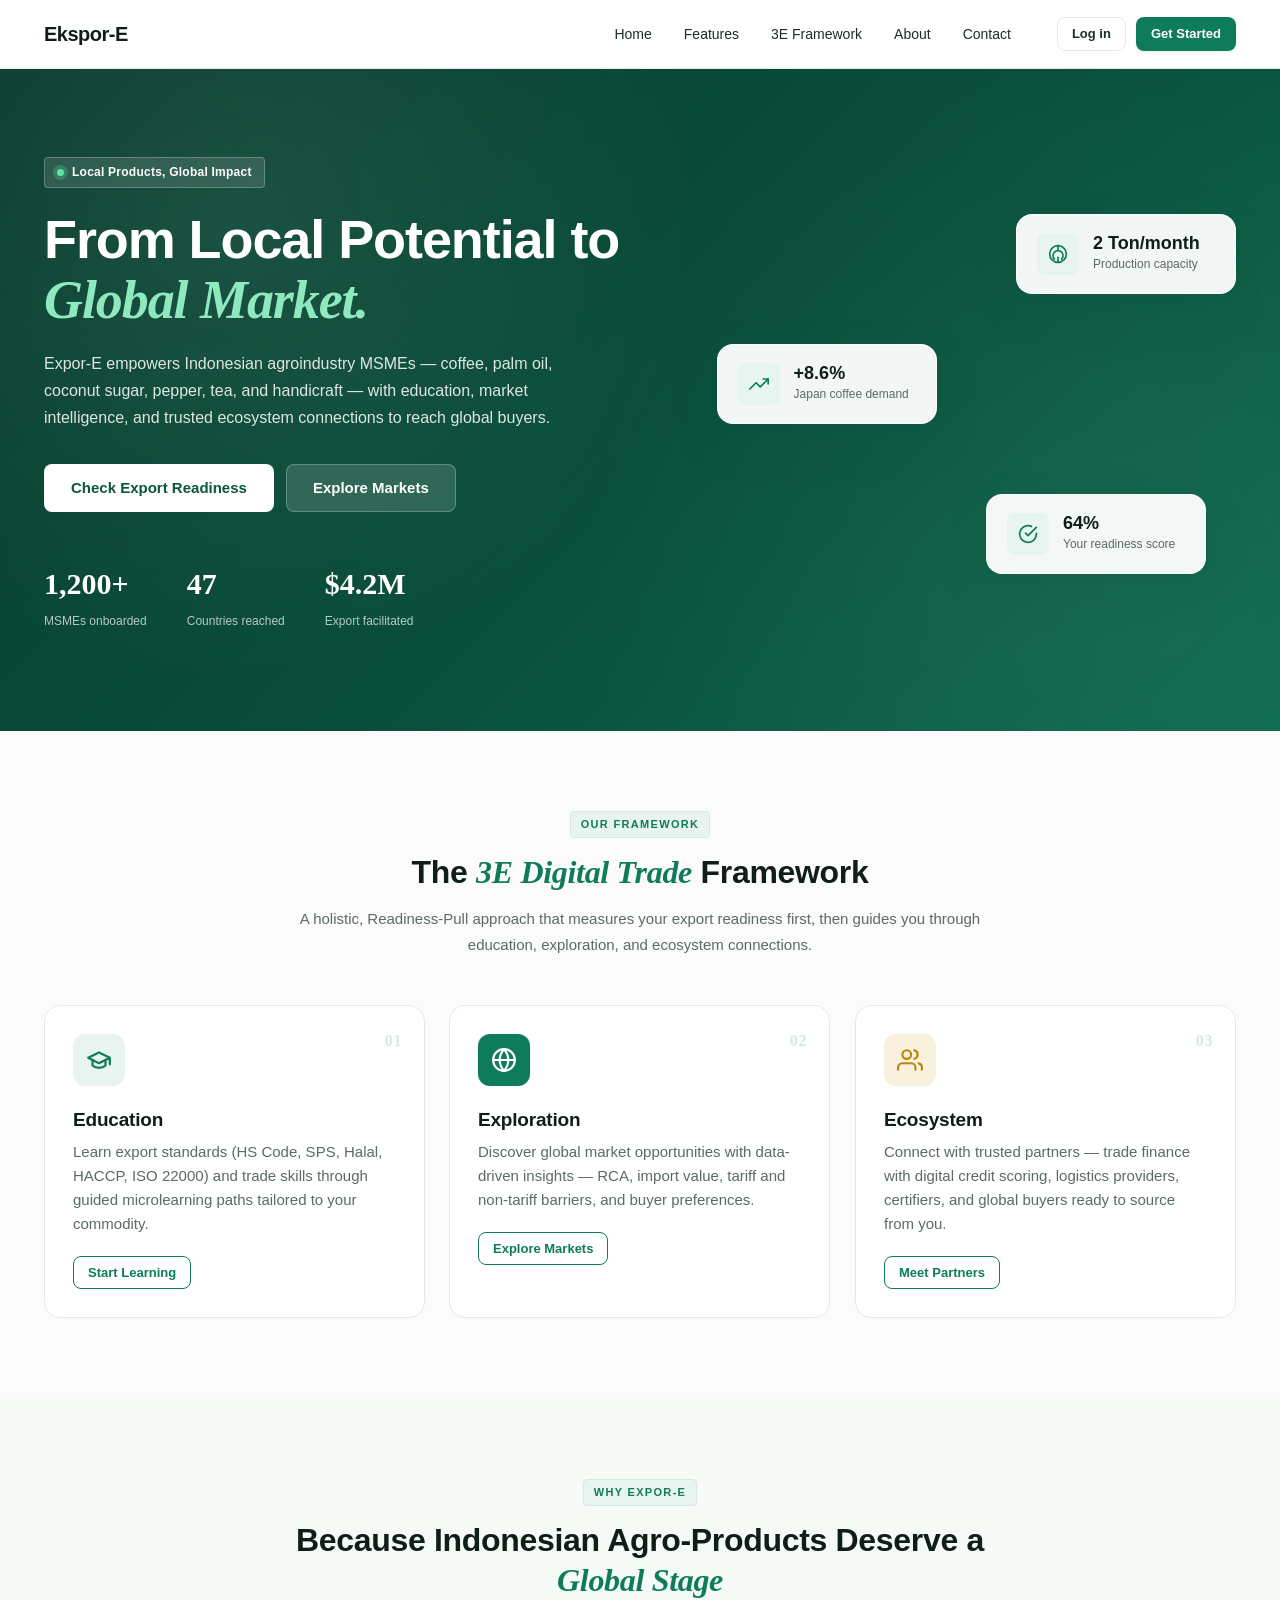
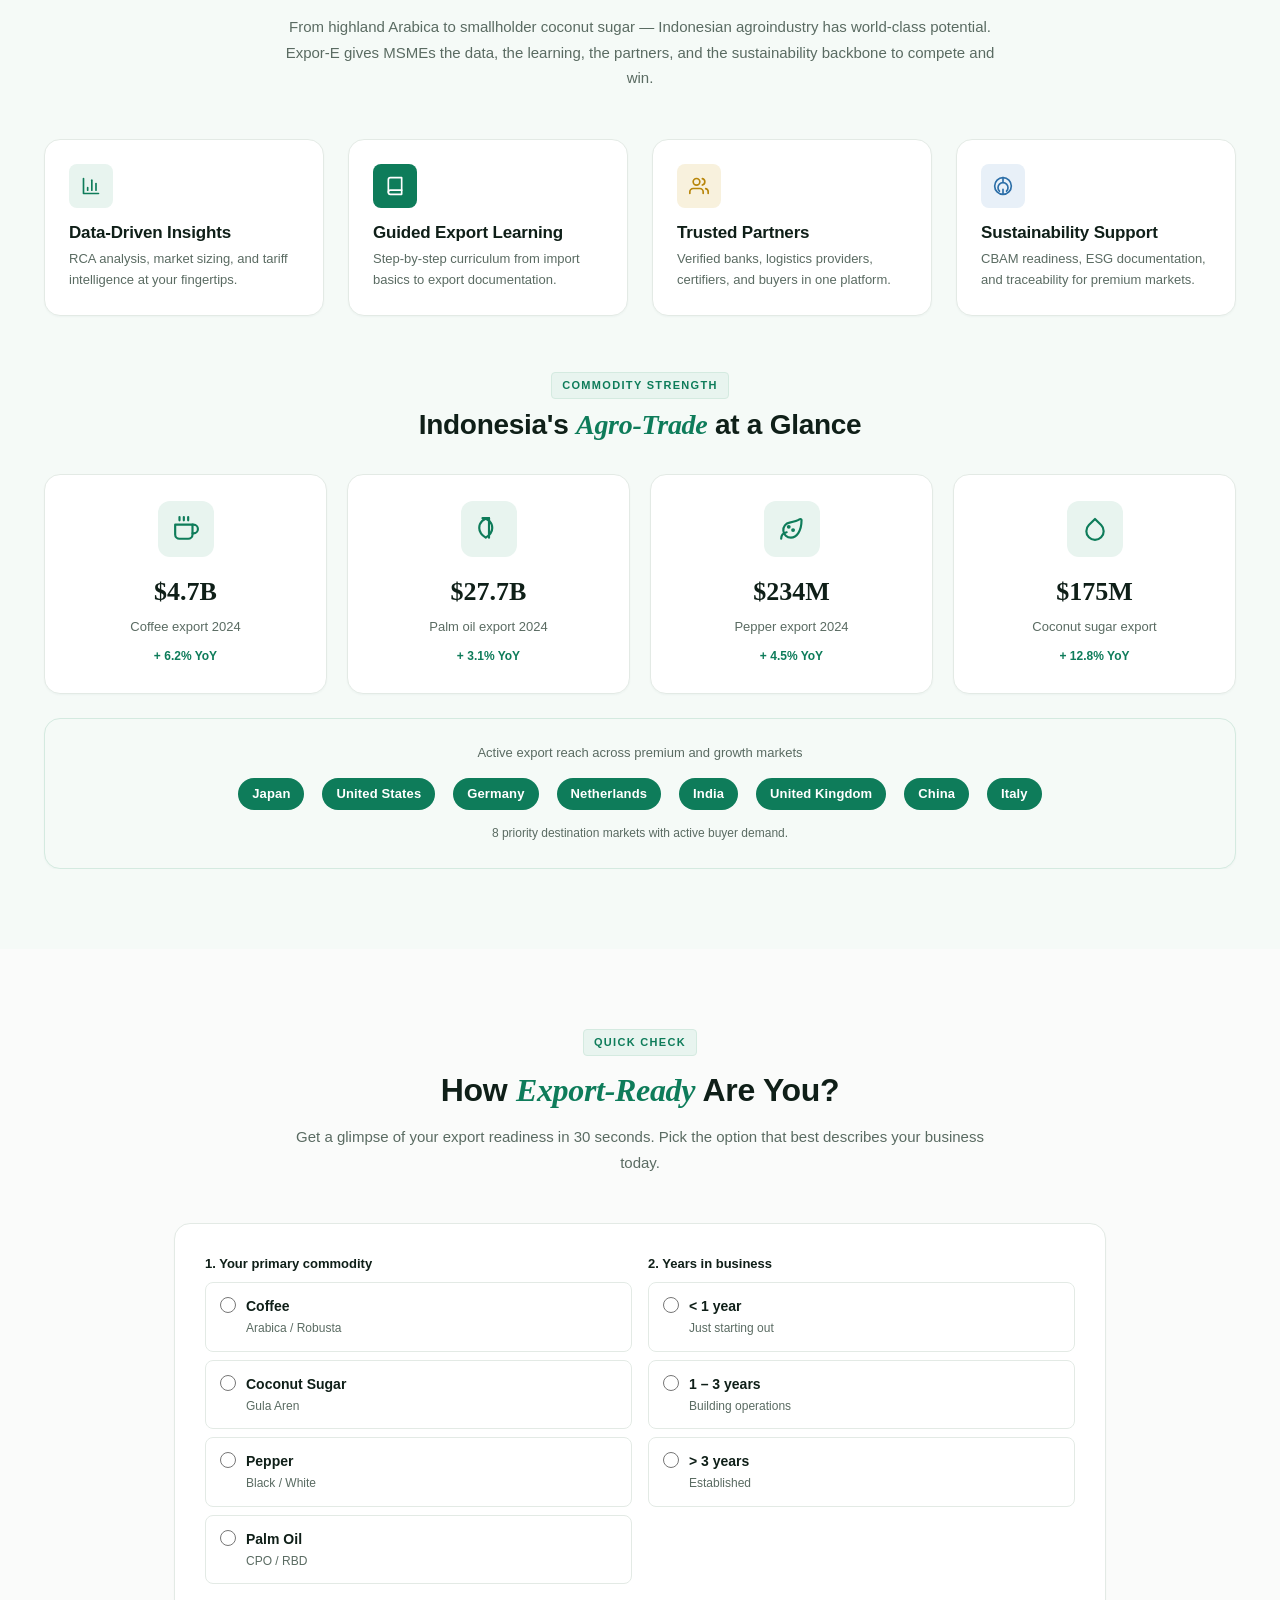
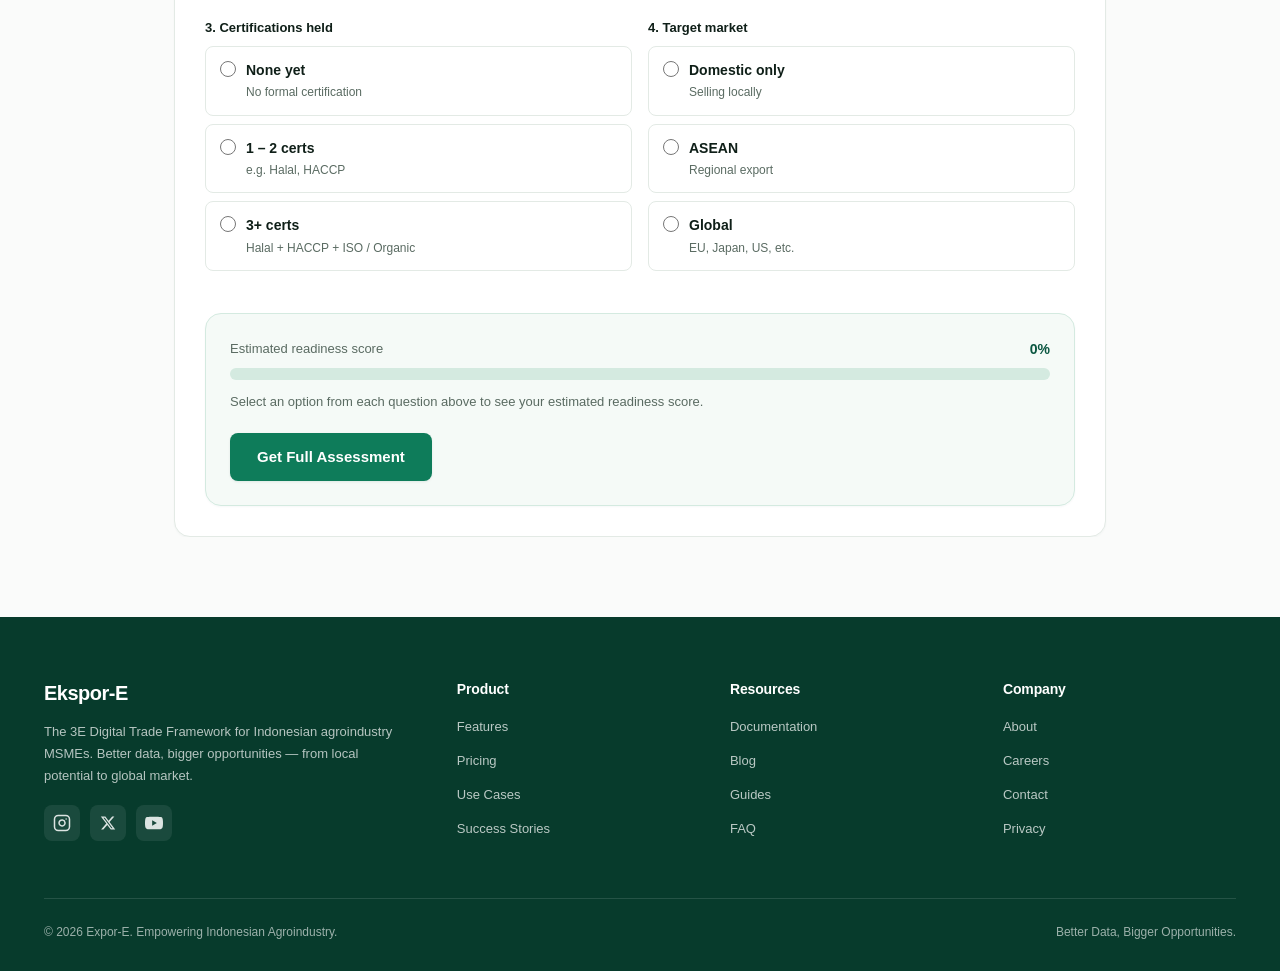
==== commit d6d3b285: "update" ====
--- a/index.html
+++ b/index.html
@@ -13,11 +13,7 @@
   <nav class="navbar">
     <div class="nav-inner">
       <a href="index.html" class="brand">
-        <div class="brand-logo">E</div>
-        <div>
-          <div class="brand-name">Expor-E</div>
-          <div class="brand-tag">3E Framework</div>
-        </div>
+        <div class="brand-name">Ekspor-E</div>
       </a>
       <button class="mobile-nav-toggle" onclick="ExporE.toggleNav()" aria-label="Open menu">
         <svg width="22" height="22" viewBox="0 0 24 24" fill="none" stroke="currentColor" stroke-width="2.5" stroke-linecap="round"><line x1="3" y1="6" x2="21" y2="6"/><line x1="3" y1="12" x2="21" y2="12"/><line x1="3" y1="18" x2="21" y2="18"/></svg>
@@ -30,10 +26,6 @@
         <a class="nav-link" href="#footer">Contact</a>
       </div>
       <div class="nav-actions">
-        <div class="lang-switch">
-          <button class="lang-btn active" data-lang="en" onclick="ExporE.switchLang('en')">EN</button>
-          <button class="lang-btn" data-lang="id" onclick="ExporE.switchLang('id')">ID</button>
-        </div>
         <a href="auth.html" class="btn btn-ghost btn-sm mobile-show">Log in</a>
         <a href="auth.html?mode=register" class="btn btn-primary btn-sm mobile-show">Get Started</a>
       </div>
@@ -43,7 +35,12 @@
 
   <!-- ============= HERO ============= -->
   <section class="hero" id="home">
-    <div class="hero-bg"></div>
+    <div class="hero-video-bg">
+      <video class="hero-video" autoplay muted loop playsinline preload="auto">
+        <source src="assets/videos/hero-bg.mp4" type="video/mp4">
+      </video>
+      <div class="hero-video-overlay"></div>
+    </div>
     <div class="hero-inner">
       <div>
         <span class="hero-badge"><span class="hero-badge-dot"></span>Local Products, Global Impact</span>
@@ -55,15 +52,15 @@
         </div>
         <div class="hero-stats">
           <div>
-            <div class="hero-stat-num">1,200+</div>
+            <div class="hero-stat-num" data-counter="1200" data-suffix="+">1,200+</div>
             <div class="hero-stat-label">MSMEs onboarded</div>
           </div>
           <div>
-            <div class="hero-stat-num">47</div>
+            <div class="hero-stat-num" data-counter="47">47</div>
             <div class="hero-stat-label">Countries reached</div>
           </div>
           <div>
-            <div class="hero-stat-num">$4.2M</div>
+            <div class="hero-stat-num" data-counter="4.2" data-decimals="1" data-prefix="$" data-suffix="M">$4.2M</div>
             <div class="hero-stat-label">Export facilitated</div>
           </div>
         </div>
@@ -188,25 +185,25 @@
         <div class="stats-grid">
           <div class="stat-card">
             <div class="icon-box"><svg width="26" height="26" viewBox="0 0 24 24" fill="none" stroke="currentColor" stroke-width="2" stroke-linecap="round" stroke-linejoin="round"><path d="M18 8h1a4 4 0 0 1 0 8h-1"/><path d="M2 8h16v9a4 4 0 0 1-4 4H6a4 4 0 0 1-4-4V8z"/><line x1="6" y1="1" x2="6" y2="4"/><line x1="10" y1="1" x2="10" y2="4"/><line x1="14" y1="1" x2="14" y2="4"/></svg></div>
-            <div class="stat-num">$4.8B</div>
+            <div class="stat-num" data-counter="4.8" data-decimals="1" data-prefix="$" data-suffix="B">$4.8B</div>
             <div class="stat-lbl">Coffee export 2024</div>
             <div class="stat-trend">+ 6.2% YoY</div>
           </div>
           <div class="stat-card">
             <div class="icon-box"><svg width="26" height="26" viewBox="0 0 24 24" fill="none" stroke="currentColor" stroke-width="2" stroke-linecap="round" stroke-linejoin="round"><path d="M12 2a9 9 0 0 0-9 9c0 4 3 7 6 9 3-2 6-5 6-9a9 9 0 0 0-9-9z"/><path d="M12 2v18"/></svg></div>
-            <div class="stat-num">$28.4B</div>
+            <div class="stat-num" data-counter="28.4" data-decimals="1" data-prefix="$" data-suffix="B">$28.4B</div>
             <div class="stat-lbl">Palm oil export 2024</div>
             <div class="stat-trend">+ 3.1% YoY</div>
           </div>
           <div class="stat-card">
             <div class="icon-box"><svg width="26" height="26" viewBox="0 0 24 24" fill="none" stroke="currentColor" stroke-width="2" stroke-linecap="round" stroke-linejoin="round"><path d="M11 20A7 7 0 0 1 9.8 6.1C15.5 5 17 4.48 19.2 2.96a1 1 0 0 1 1.6.8c0 10.36-4.7 16.24-9.8 16.24Z"/><path d="M2 21c0-3 1.85-5.36 5.08-6"/><circle cx="9" cy="10" r="0.8" fill="currentColor"/><circle cx="13" cy="13" r="0.8" fill="currentColor"/></svg></div>
-            <div class="stat-num">$240M</div>
+            <div class="stat-num" data-counter="240" data-decimals="0" data-prefix="$" data-suffix="M">$240M</div>
             <div class="stat-lbl">Pepper export 2024</div>
             <div class="stat-trend">+ 4.5% YoY</div>
           </div>
           <div class="stat-card">
             <div class="icon-box"><svg width="26" height="26" viewBox="0 0 24 24" fill="none" stroke="currentColor" stroke-width="2" stroke-linecap="round" stroke-linejoin="round"><path d="M12 2.69l5.66 5.66a8 8 0 1 1-11.31 0z"/></svg></div>
-            <div class="stat-num">$180M</div>
+            <div class="stat-num" data-counter="180" data-decimals="0" data-prefix="$" data-suffix="M">$180M</div>
             <div class="stat-lbl">Coconut sugar export</div>
             <div class="stat-trend">+ 12.8% YoY</div>
           </div>
@@ -308,15 +305,27 @@
       <div class="footer-grid">
         <div class="footer-brand">
           <div class="brand">
-            <div class="brand-logo">E</div>
-            <div class="brand-name">Expor-E</div>
+            <div class="brand-name">Ekspor-E</div>
           </div>
           <p>The 3E Digital Trade Framework for Indonesian agroindustry MSMEs. Better data, bigger opportunities — from local potential to global market.</p>
           <div class="footer-social" style="margin-top:18px;">
-            <a href="#" aria-label="LinkedIn">in</a>
-            <a href="#" aria-label="Instagram">ig</a>
-            <a href="#" aria-label="Twitter">x</a>
-            <a href="#" aria-label="YouTube">yt</a>
+            <a href="https://instagram.com" target="_blank" rel="noopener noreferrer" aria-label="Instagram">
+              <svg width="18" height="18" viewBox="0 0 24 24" fill="none" stroke="currentColor" stroke-width="2" stroke-linecap="round" stroke-linejoin="round">
+                <rect x="2" y="2" width="20" height="20" rx="5" ry="5"></rect>
+                <path d="M16 11.37A4 4 0 1 1 12.63 8 4 4 0 0 1 16 11.37z"></path>
+                <line x1="17.5" y1="6.5" x2="17.51" y2="6.5"></line>
+              </svg>
+            </a>
+            <a href="https://x.com" target="_blank" rel="noopener noreferrer" aria-label="X (Twitter)">
+              <svg width="16" height="16" viewBox="0 0 24 24" fill="currentColor">
+                <path d="M18.244 2.25h3.308l-7.227 8.26 8.502 11.24H16.17l-5.214-6.817L4.99 21.75H1.68l7.73-8.835L1.254 2.25H8.08l4.713 6.231zm-1.161 17.52h1.833L7.084 4.126H5.117z"></path>
+              </svg>
+            </a>
+            <a href="https://youtube.com" target="_blank" rel="noopener noreferrer" aria-label="YouTube">
+              <svg width="18" height="18" viewBox="0 0 24 24" fill="currentColor">
+                <path d="M23.498 6.186a3.016 3.016 0 0 0-2.122-2.136C19.505 3.545 12 3.545 12 3.545s-7.505 0-9.377.505A3.017 3.017 0 0 0 .502 6.186C0 8.07 0 12 0 12s0 3.93.502 5.814a3.016 3.016 0 0 0 2.122 2.136c1.871.505 9.376.505 9.376.505s7.505 0 9.377-.505a3.015 3.015 0 0 0 2.122-2.136C24 15.93 24 12 24 12s0-3.93-.502-5.814zM9.545 15.568V8.432L15.818 12l-6.273 3.568z"></path>
+              </svg>
+            </a>
           </div>
         </div>
         <div class="footer-col">
--- a/style.css
+++ b/style.css
@@ -128,6 +128,12 @@
 .stepper, .onboard-stepper {
   overflow-x: auto; max-width: 100%; -webkit-overflow-scrolling: touch;
   box-sizing: border-box; scrollbar-width: thin;
+}
+@media (min-width: 768px) {
+  .stepper {
+    overflow-x: visible;
+    overflow-y: visible;
+  }
 }
 .progress, .progress-row, .next-step-progress, .module-progress {
   max-width: 100%; box-sizing: border-box;
@@ -332,7 +338,8 @@
 .form-check > span { flex: 1; min-width: 0; }
 .form-check-label { font-weight: 600; font-size: 14px; color: var(--text-dark); display: block; }
 .form-check-sub { font-size: 12px; color: var(--muted); margin-top: 2px; display: block; }
-.form-check.checked {
+.form-check.checked,
+.form-check:has(input:checked) {
   border-color: var(--emerald);
   background: var(--mint-soft);
   box-shadow: 0 0 0 1px var(--emerald);
@@ -340,15 +347,48 @@
 .flex-col.gap-8 { display: flex; flex-direction: column; gap: 8px; }
 
 /* ---------- 7. CARDS ---------- */
+/* Scroll reveal / staggered entrance (slow-motion cinematic glide) */
+.reveal-card {
+  opacity: 0;
+  transform: translateY(44px);
+  transition: opacity 1.05s cubic-bezier(0.16, 1, 0.3, 1),
+              transform 1.05s cubic-bezier(0.16, 1, 0.3, 1),
+              box-shadow 0.28s cubic-bezier(0.16, 1, 0.3, 1),
+              border-color 0.28s cubic-bezier(0.16, 1, 0.3, 1);
+  will-change: opacity, transform;
+}
+.reveal-card.revealed {
+  opacity: 1;
+  transform: translateY(0);
+}
+@media (prefers-reduced-motion: reduce) {
+  .reveal-card {
+    opacity: 1 !important;
+    transform: none !important;
+    transition: none !important;
+  }
+}
+
 .card {
   background: var(--surface);
   border: 1px solid var(--border);
   border-radius: var(--radius-md);
   box-shadow: var(--shadow-xs);
   overflow: hidden;
-  transition: box-shadow var(--transition), transform var(--transition);
-}
-.card-pad { padding: 22px; }
+  transition: transform 0.28s cubic-bezier(0.16, 1, 0.3, 1),
+              box-shadow 0.28s cubic-bezier(0.16, 1, 0.3, 1),
+              border-color 0.28s cubic-bezier(0.16, 1, 0.3, 1);
+}
+.card:hover {
+  transform: translateY(-5px);
+  border-color: var(--mint-deep);
+  box-shadow: 0 14px 32px rgba(10, 86, 64, 0.10), 0 2px 6px rgba(10, 86, 64, 0.04);
+}
+.card:hover .icon-tile {
+  transform: scale(1.08);
+  transition: transform 0.28s cubic-bezier(0.16, 1, 0.3, 1);
+}
+.card-pad { padding: 24px; }
 .card-pad-sm { padding: 16px; }
 .card-pad-lg { padding: 30px; }
 .card-mint { background: var(--mint-bg); border-color: var(--mint-deep); }
@@ -363,12 +403,18 @@
   border-radius: var(--radius-md);
   padding: 28px;
   position: relative;
-  transition: all var(--transition);
+  transition: transform 0.28s cubic-bezier(0.16, 1, 0.3, 1),
+              box-shadow 0.28s cubic-bezier(0.16, 1, 0.3, 1),
+              border-color 0.28s cubic-bezier(0.16, 1, 0.3, 1);
 }
 .card-feature:hover {
-  border-color: var(--mint-deep);
-  transform: translateY(-3px);
-  box-shadow: var(--shadow-md);
+  border-color: var(--emerald-light);
+  transform: translateY(-6px);
+  box-shadow: 0 16px 36px rgba(10, 86, 64, 0.12), 0 2px 8px rgba(10, 86, 64, 0.04);
+}
+.card-feature:hover .card-icon {
+  transform: scale(1.08);
+  transition: transform 0.28s cubic-bezier(0.16, 1, 0.3, 1);
 }
 .card-feature .card-icon {
   width: 52px; height: 52px; border-radius: var(--radius);
@@ -451,6 +497,18 @@
 }
 .partner-logo.gov {
   background: linear-gradient(135deg, #1a365d, #2c5282);
+}
+.partner-logo.partner {
+  background: linear-gradient(135deg, #065f46, #059669);
+}
+.partner-logo.logistics {
+  background: linear-gradient(135deg, #0e7490, #0284c7);
+}
+.partner-logo.finance {
+  background: linear-gradient(135deg, #78350f, #b45309);
+}
+.partner-logo.tech {
+  background: linear-gradient(135deg, #3730a3, #4f46e5);
 }
 
 /* ---------- 8. BADGES & CHIPS ---------- */
@@ -487,9 +545,10 @@
   font-size: 11px; font-weight: 700;
   letter-spacing: 0.12em; text-transform: uppercase;
   color: var(--emerald);
-  padding: 5px 12px;
+  padding: 4px 10px;
   background: var(--mint-soft);
-  border-radius: var(--radius-pill);
+  border: 1px solid var(--mint-deep);
+  border-radius: 4px; /* Crisp modern label, strictly avoiding badge-pill */
 }
 
 /* ---------- 9. PROGRESS BARS ---------- */
@@ -552,18 +611,15 @@
   height: var(--nav-h);
   display: flex; align-items: center; gap: 24px;
 }
-.brand { display: inline-flex; align-items: center; gap: 10px; text-decoration: none; }
-.brand-logo {
-  width: 38px; height: 38px;
-  background: linear-gradient(135deg, var(--emerald-dark), var(--emerald));
-  color: var(--white); border-radius: var(--radius-sm);
-  display: inline-flex; align-items: center; justify-content: center;
-  font-weight: 800; font-size: 18px;
-  font-family: var(--font-serif);
-  box-shadow: var(--shadow-sm);
-}
-.brand-name { font-weight: 800; font-size: 18px; color: var(--text-dark); line-height: 1; letter-spacing: -0.02em; white-space: nowrap; }
-.brand-tag { font-size: 10px; color: var(--muted); margin-top: 3px; letter-spacing: 0.08em; text-transform: uppercase; white-space: nowrap; }
+.brand { display: inline-flex; align-items: center; text-decoration: none; }
+.brand-name {
+  font-weight: 800;
+  font-size: 20px;
+  color: var(--text-dark);
+  line-height: 1.2;
+  letter-spacing: -0.025em;
+  white-space: nowrap;
+}
 .nav-menu { display: flex; align-items: center; gap: 4px; margin-left: auto; }
 .nav-link {
   padding: 9px 14px;
@@ -573,17 +629,6 @@
 }
 .nav-link:hover { background: var(--mint-bg); color: var(--emerald); }
 .nav-actions { display: flex; align-items: center; gap: 10px; margin-left: 8px; }
-.lang-switch {
-  display: inline-flex; padding: 3px; background: var(--mint-bg);
-  border-radius: var(--radius-pill);
-  border: 1px solid var(--border-soft);
-}
-.lang-btn {
-  padding: 5px 11px; font-size: 11px; font-weight: 700;
-  color: var(--muted); border-radius: var(--radius-pill);
-  transition: all var(--transition);
-}
-.lang-btn.active { background: var(--white); color: var(--emerald-dark); box-shadow: var(--shadow-xs); }
 .mobile-nav-toggle {
   display: none;
   width: 40px; height: 40px;
@@ -601,22 +646,49 @@
 /* ---------- 11. HERO ---------- */
 .hero {
   position: relative;
-  background: linear-gradient(135deg, var(--emerald-deep) 0%, var(--emerald-dark) 55%, var(--emerald) 100%);
+  background: var(--emerald-deep);
   color: var(--white);
   overflow: hidden;
   padding: 88px 0 100px;
 }
-.hero-bg {
-  position: absolute; inset: 0;
+.hero-video-bg {
+  position: absolute;
+  inset: 0;
+  width: 100%;
+  height: 100%;
+  overflow: hidden;
+  pointer-events: none;
+  z-index: 1;
+}
+.hero-video {
+  position: absolute;
+  top: 50%;
+  left: 50%;
+  min-width: 100%;
+  min-height: 100%;
+  width: auto;
+  height: auto;
+  transform: translate(-50%, -50%);
+  object-fit: cover;
+}
+.hero-video-overlay {
+  position: absolute;
+  inset: 0;
+  background: linear-gradient(
+    135deg,
+    rgba(7, 59, 44, 0.86) 0%,
+    rgba(10, 86, 64, 0.78) 55%,
+    rgba(14, 124, 90, 0.72) 100%
+  );
+  backdrop-filter: blur(1.5px);
+}
+.hero-video-overlay::after {
+  content: '';
+  position: absolute;
+  inset: 0;
   background-image:
-    radial-gradient(circle at 18% 22%, rgba(255,255,255,0.10) 0%, transparent 38%),
-    radial-gradient(circle at 88% 78%, rgba(255,255,255,0.06) 0%, transparent 42%);
-  pointer-events: none;
-}
-.hero-bg::after {
-  content: ''; position: absolute; inset: 0;
-  background-image: url("data:image/svg+xml;utf8,<svg xmlns='http://www.w3.org/2000/svg' width='40' height='40' viewBox='0 0 40 40'><circle cx='1' cy='1' r='1' fill='%23ffffff' opacity='0.06'/></svg>");
-  opacity: 0.4;
+    radial-gradient(circle at 18% 22%, rgba(255,255,255,0.08) 0%, transparent 40%),
+    radial-gradient(circle at 88% 78%, rgba(255,255,255,0.05) 0%, transparent 45%);
 }
 .hero-inner {
   position: relative; z-index: 2;
@@ -627,12 +699,13 @@
 }
 .hero-badge {
   display: inline-flex; align-items: center; gap: 8px;
-  padding: 6px 14px;
+  padding: 5px 12px;
   background: rgba(255,255,255,0.12);
-  border: 1px solid rgba(255,255,255,0.22);
-  border-radius: var(--radius-pill);
+  border: 1px solid rgba(255,255,255,0.25);
+  border-radius: 4px; /* Subtle minimalist border, strictly avoiding badge-pill */
   font-size: 12px; font-weight: 600; color: var(--white);
   backdrop-filter: blur(8px);
+  letter-spacing: 0.02em;
 }
 .hero-badge-dot {
   width: 7px; height: 7px; border-radius: 50%;
@@ -660,12 +733,19 @@
 .hero-float-card {
   position: absolute;
   background: rgba(255,255,255,0.95);
+  border: 1px solid rgba(255,255,255,0.8);
   border-radius: var(--radius-md);
   padding: 18px 20px;
   box-shadow: var(--shadow-lg);
   display: flex; align-items: center; gap: 14px;
   backdrop-filter: blur(10px);
   min-width: 220px;
+  transition: box-shadow 0.28s cubic-bezier(0.16, 1, 0.3, 1),
+              border-color 0.28s cubic-bezier(0.16, 1, 0.3, 1);
+}
+.hero-float-card:hover {
+  box-shadow: 0 20px 48px rgba(10, 86, 64, 0.22);
+  border-color: var(--mint-deep);
 }
 .hero-float-card .ic {
   width: 42px; height: 42px; border-radius: var(--radius-sm);
@@ -687,15 +767,43 @@
 
 /* Stats grid (commodity) */
 .stats-grid { display: grid; grid-template-columns: repeat(4, 1fr); gap: 20px; }
-.stat-card { text-align: center; align-items: center; padding: 26px 18px; }
+.stat-card {
+  text-align: center;
+  align-items: center;
+  padding: 26px 18px;
+  cursor: default;
+  transition: transform 0.28s cubic-bezier(0.16, 1, 0.3, 1),
+              box-shadow 0.28s cubic-bezier(0.16, 1, 0.3, 1),
+              border-color 0.28s cubic-bezier(0.16, 1, 0.3, 1);
+}
+.stat-card:hover {
+  transform: translateY(-6px);
+  border-color: var(--emerald-light);
+  box-shadow: 0 16px 36px rgba(10, 86, 64, 0.12), 0 2px 8px rgba(10, 86, 64, 0.04);
+}
+.stat-card:hover .icon-box {
+  transform: scale(1.10);
+  background: var(--emerald);
+  color: var(--white);
+  box-shadow: var(--shadow-sm);
+  transition: all 0.28s cubic-bezier(0.16, 1, 0.3, 1);
+}
+.stat-card:hover .stat-num {
+  color: var(--emerald);
+  transition: color 0.28s cubic-bezier(0.16, 1, 0.3, 1);
+}
 .stat-card .icon-box {
   width: 56px; height: 56px; border-radius: var(--radius);
   background: var(--mint-soft); color: var(--emerald);
   display: inline-flex; align-items: center; justify-content: center;
   margin-bottom: 14px;
+  transition: all 0.28s cubic-bezier(0.16, 1, 0.3, 1);
 }
 .stat-card .icon-box svg { width: 26px; height: 26px; }
-.stat-card .stat-num { font-size: 26px; font-weight: 800; color: var(--text-dark); font-family: var(--font-serif); }
+.stat-card .stat-num {
+  font-size: 26px; font-weight: 800; color: var(--text-dark); font-family: var(--font-serif);
+  transition: color 0.28s cubic-bezier(0.16, 1, 0.3, 1);
+}
 .stat-card .stat-lbl { font-size: 13px; color: var(--muted); margin-top: 4px; }
 .stat-card .stat-trend { font-size: 12px; color: var(--emerald); margin-top: 10px; font-weight: 600; }
 
@@ -710,10 +818,11 @@
   width: 36px; height: 36px; border-radius: var(--radius-sm);
   background: rgba(255,255,255,0.08);
   display: inline-flex; align-items: center; justify-content: center;
-  color: rgba(255,255,255,0.8); font-size: 12px; font-weight: 700; text-transform: uppercase;
+  color: rgba(255,255,255,0.85);
   transition: all var(--transition);
 }
-.footer-social a:hover { background: var(--emerald-light); color: var(--white); }
+.footer-social a svg { display: block; flex-shrink: 0; }
+.footer-social a:hover { background: var(--emerald-light); color: var(--white); transform: translateY(-2px); }
 .footer-col h4 { color: var(--white); font-size: 14px; margin-bottom: 16px; }
 .footer-col ul li { margin-bottom: 10px; }
 .footer-col a { color: rgba(255,255,255,0.72); font-size: 13px; }
@@ -737,9 +846,10 @@
   transition: transform 0.3s var(--ease);
 }
 .sidebar-brand {
-  padding: 18px 22px;
-  display: flex; align-items: center; gap: 10px;
+  padding: 20px 22px;
+  display: flex; align-items: center;
   border-bottom: 1px solid var(--border-soft);
+  min-height: 64px;
 }
 .sidebar-user {
   padding: 14px 22px;
@@ -767,8 +877,17 @@
   padding: 11px 22px;
   font-size: 14px; font-weight: 500;
   color: var(--text); text-decoration: none;
-  transition: all var(--transition);
+  transition: background-color 0.28s cubic-bezier(0.16, 1, 0.3, 1),
+              color 0.28s cubic-bezier(0.16, 1, 0.3, 1);
   position: relative;
+}
+.sidebar-link::before {
+  content: ''; position: absolute; left: 0; top: 8px; bottom: 8px;
+  width: 3.5px; background: var(--emerald); border-radius: 0 3px 3px 0;
+  opacity: 0;
+  transform: scaleY(0);
+  transform-origin: center;
+  transition: transform 0.25s cubic-bezier(0.16, 1, 0.3, 1), opacity 0.2s ease;
 }
 .sidebar-link:hover { background: var(--mint-bg); color: var(--emerald-dark); }
 .sidebar-link.active {
@@ -776,18 +895,76 @@
   font-weight: 600;
 }
 .sidebar-link.active::before {
-  content: ''; position: absolute; left: 0; top: 8px; bottom: 8px;
-  width: 3px; background: var(--emerald); border-radius: 0 3px 3px 0;
+  opacity: 1;
+  transform: scaleY(1);
 }
 .sidebar-link svg { width: 18px; height: 18px; flex-shrink: 0; color: var(--muted); }
 .sidebar-link.active svg, .sidebar-link:hover svg { color: var(--emerald); }
 .sidebar-link .pill { margin-left: auto; }
+
+/* Sidebar Dropdown */
+.sidebar-dropdown {
+  position: relative;
+  width: 100%;
+}
+.sidebar-dropdown-toggle {
+  width: 100%;
+  border: none;
+  background: transparent;
+  text-align: left;
+  cursor: pointer;
+  font-family: inherit;
+  justify-content: space-between;
+}
+.sidebar-chevron {
+  width: 14px;
+  height: 14px;
+  flex-shrink: 0;
+  margin-left: auto;
+  color: var(--muted);
+  transition: transform 0.25s cubic-bezier(0.16, 1, 0.3, 1), color var(--transition);
+}
+.sidebar-link:hover .sidebar-chevron {
+  color: var(--emerald-dark);
+}
+.sidebar-dropdown.open .sidebar-chevron {
+  transform: rotate(180deg);
+  color: var(--emerald);
+}
+.sidebar-dropdown-menu {
+  display: none;
+  background: rgba(14, 124, 90, 0.035);
+  border-left: 2px solid var(--mint-soft);
+  margin-left: 22px;
+  padding: 4px 0;
+}
+.sidebar-dropdown.open .sidebar-dropdown-menu {
+  display: block;
+  animation: slideDownSubmenu 0.22s cubic-bezier(0.16, 1, 0.3, 1);
+}
+@keyframes slideDownSubmenu {
+  from { opacity: 0; transform: translateY(-4px); }
+  to { opacity: 1; transform: translateY(0); }
+}
 .sidebar-sublink {
-  display: block; padding: 7px 22px 7px 44px;
-  font-size: 13px; color: var(--muted);
-  text-decoration: none; transition: color var(--transition);
-}
-.sidebar-sublink:hover { color: var(--emerald); }
+  display: flex;
+  align-items: center;
+  padding: 8px 18px 8px 18px;
+  font-size: 13px;
+  color: var(--muted);
+  text-decoration: none;
+  transition: all var(--transition);
+  position: relative;
+}
+.sidebar-sublink:hover {
+  color: var(--emerald-dark);
+  background: var(--mint-bg);
+}
+.sidebar-sublink.active {
+  color: var(--emerald-dark);
+  font-weight: 600;
+  background: var(--mint-soft);
+}
 .sidebar-footer { margin-top: auto; padding: 14px 12px; border-top: 1px solid var(--border-soft); }
 .sidebar-overlay {
   display: none; position: fixed; inset: 0;
@@ -834,7 +1011,8 @@
   background: var(--danger);
   border: 2px solid var(--white);
 }
-.app-content { padding: 28px 32px 60px; }
+.app-content { padding: 32px 32px 64px; }
+.card[id], .app-content [id] { scroll-margin-top: 96px; }
 
 /* ---------- 15. AUTH PAGE ---------- */
 .auth-page { display: grid; grid-template-columns: 1fr 1fr; min-height: 100vh; }
@@ -950,7 +1128,7 @@
   min-width: 0;
   grid-column: 2;
 }
-.onboard-stepper { display: flex; align-items: center; gap: 8px; margin-bottom: 36px; }
+.onboard-stepper { display: flex; align-items: center; gap: 8px; margin-bottom: 36px; padding: 12px 6px; margin-top: -6px; }
 .onboard-stepper .step { display: flex; flex-direction: column; align-items: center; gap: 8px; position: relative; flex-shrink: 0; }
 .onboard-stepper .step-circle {
   width: 36px; height: 36px; border-radius: 50%;
@@ -977,24 +1155,55 @@
 }
 
 /* Stepper (generic horizontal) */
-.stepper { display: flex; align-items: flex-start; gap: 8px; padding: 4px 0; }
-.stepper .step { display: flex; flex-direction: column; align-items: center; gap: 6px; flex-shrink: 0; }
+.stepper {
+  display: flex;
+  align-items: flex-start;
+  gap: 8px;
+  padding: 18px 12px 14px;
+  margin-top: -12px;
+  margin-bottom: -4px;
+}
+.stepper .step {
+  display: flex; flex-direction: column; align-items: center; gap: 6px; flex-shrink: 0;
+  cursor: pointer; transition: transform 0.2s var(--ease-out);
+  padding: 0 4px;
+}
+.stepper .step:hover .step-circle {
+  border-color: var(--emerald);
+  transform: scale(1.08);
+}
 .stepper .step-circle {
-  width: 30px; height: 30px; border-radius: 50%;
+  width: 32px; height: 32px; border-radius: 50%;
   background: var(--white); border: 1.5px solid var(--border);
   display: inline-flex; align-items: center; justify-content: center;
-  font-size: 12px; font-weight: 700; color: var(--muted);
-}
-.stepper .step-circle.active { background: var(--emerald); color: var(--white); border-color: var(--emerald); }
-.stepper .step-circle.done { background: var(--emerald-light); color: var(--white); border-color: var(--emerald-light); }
-.stepper .step-label { font-size: 11px; color: var(--muted); white-space: nowrap; }
-.stepper .step-line { flex: 1; height: 2px; background: var(--border); min-width: 20px; margin-top: 14px; }
-.stepper .step-line.done { background: var(--emerald-light); }
+  font-size: 13px; font-weight: 700; color: var(--muted);
+  transition: all 0.3s cubic-bezier(0.34, 1.56, 0.64, 1);
+}
+.stepper .step-circle.active {
+  background: var(--emerald); color: var(--white); border-color: var(--emerald);
+  box-shadow: 0 0 0 4px var(--mint-soft);
+  animation: pulseStep 2.5s infinite ease-in-out;
+}
+.stepper .step-circle.done {
+  background: var(--emerald-light); color: var(--white); border-color: var(--emerald-light);
+}
+.stepper .step.selected .step-circle {
+  box-shadow: 0 0 0 3px rgba(11, 107, 74, 0.28);
+}
+.stepper .step-label { font-size: 11px; color: var(--muted); white-space: nowrap; transition: color 0.2s ease; }
+.stepper .step.active .step-label,
+.stepper .step.selected .step-label { font-weight: 700; color: var(--emerald-dark); }
+.stepper .step-line { flex: 1; height: 2px; background: var(--border); min-width: 20px; margin-top: 15px; transition: background 0.4s ease; }
+.stepper .step-line.done { background: var(--emerald); }
 .stepper-current-label { font-size: 13px; color: var(--muted); margin-top: 10px; }
+@keyframes pulseStep {
+  0%, 100% { box-shadow: 0 0 0 4px var(--mint-soft); }
+  50% { box-shadow: 0 0 0 8px rgba(11, 107, 74, 0.22); }
+}
 
 /* ---------- 17. DASHBOARD / KPI ---------- */
-.kpi-grid { display: grid; grid-template-columns: repeat(4, 1fr); gap: 18px; }
-.kpi-card { padding: 20px; min-width: 0; overflow: hidden; }
+.kpi-grid { display: grid; grid-template-columns: repeat(4, 1fr); gap: 24px; margin-bottom: 24px; }
+.kpi-card { padding: 24px; min-width: 0; overflow: hidden; }
 .kpi-card .kpi-icon {
   width: 40px; height: 40px; border-radius: var(--radius-sm);
   background: var(--mint-soft); color: var(--emerald);
@@ -1218,9 +1427,183 @@
   transition: all var(--transition);
 }
 .market-reco-card:hover { border-color: var(--mint-deep); }
+.badge-done-container {
+  display: inline-flex;
+  align-items: center;
+  gap: 6px;
+  vertical-align: middle;
+}
+
+.btn-undo-badge {
+  display: inline-flex;
+  align-items: center;
+  gap: 4px;
+  background: rgba(239, 68, 68, 0.08);
+  border: 1px solid rgba(239, 68, 68, 0.28);
+  color: #dc2626;
+  font-size: 11px;
+  font-weight: 600;
+  padding: 2px 8px;
+  border-radius: 999px;
+  cursor: pointer;
+  transition: all 0.2s ease;
+  line-height: 1.3;
+}
+
+.btn-undo-badge:hover {
+  background: #dc2626;
+  color: #ffffff;
+  border-color: #dc2626;
+  transform: translateY(-1px);
+  box-shadow: 0 2px 6px rgba(220, 38, 38, 0.25);
+}
+
 .route-map {
-  background: var(--mint-bg); border-radius: var(--radius-sm);
-  padding: 20px; min-height: 160px;
+  position: relative;
+  border-radius: var(--radius-md);
+  overflow: hidden;
+  background: #ffffff;
+  border: 1px solid #e2e8f0;
+  box-shadow: 0 4px 20px rgba(0, 0, 0, 0.06);
+  margin-bottom: 24px;
+}
+
+.route-map-header {
+  display: flex;
+  align-items: center;
+  justify-content: space-between;
+  padding: 14px 20px;
+  background: #ffffff;
+  border-bottom: 1px solid #f1f5f9;
+  color: #0f172a;
+  flex-wrap: wrap;
+  gap: 10px;
+}
+
+.ais-badge {
+  display: inline-flex;
+  align-items: center;
+  gap: 8px;
+  font-size: 11px;
+  font-weight: 700;
+  text-transform: uppercase;
+  letter-spacing: 0.08em;
+  color: #059669;
+  background: rgba(16, 185, 129, 0.1);
+  padding: 5px 12px;
+  border-radius: 999px;
+  border: 1px solid rgba(16, 185, 129, 0.22);
+}
+
+.ais-dot {
+  width: 8px;
+  height: 8px;
+  border-radius: 50%;
+  background: #10b981;
+  box-shadow: 0 0 0 3px rgba(16, 185, 129, 0.35);
+  animation: aisDotPulse 1.8s infinite ease-in-out;
+}
+
+.route-map-ship-tag {
+  display: inline-flex;
+  align-items: center;
+  gap: 8px;
+  padding: 5px 12px;
+  border-radius: var(--radius-xs);
+  background: #f8fafc;
+  border: 1px solid #e2e8f0;
+  font-size: 12px;
+  color: #334155;
+  font-weight: 500;
+}
+
+.route-map-controls {
+  display: flex;
+  align-items: center;
+  gap: 8px;
+}
+
+.map-control-btn {
+  padding: 5px 12px;
+  font-size: 12px;
+  font-weight: 600;
+  border-radius: 4px;
+  background: #f1f5f9;
+  border: 1px solid #cbd5e1;
+  color: #334155;
+  cursor: pointer;
+  transition: all 0.2s ease;
+}
+
+.map-control-btn:hover {
+  background: var(--emerald);
+  color: #fff;
+  border-color: var(--emerald);
+}
+
+.route-map-canvas-wrap {
+  position: relative;
+  width: 100%;
+  background: #eef7fb;
+  overflow: hidden;
+}
+
+.route-map-canvas-wrap svg {
+  width: 100%;
+  height: auto;
+  display: block;
+}
+
+.route-map-footer {
+  display: grid;
+  grid-template-columns: repeat(4, 1fr);
+  gap: 12px;
+  padding: 16px 20px;
+  background: #ffffff;
+  border-top: 1px solid #f1f5f9;
+  color: #64748b;
+  font-size: 12px;
+}
+
+.route-map-footer .stat-item {
+  display: flex;
+  flex-direction: column;
+  gap: 2px;
+}
+
+.route-map-footer .stat-item span:first-child {
+  font-size: 11px;
+  font-weight: 700;
+  color: #64748b;
+  letter-spacing: 0.05em;
+}
+
+.route-map-footer .stat-item strong {
+  display: block;
+  font-size: 14px;
+  color: #0f172a;
+  font-weight: 700;
+  margin-top: 2px;
+}
+
+.sea-route-flow {
+  animation: seaRouteDash 20s linear infinite;
+}
+
+@keyframes seaRouteDash {
+  from { stroke-dashoffset: 200; }
+  to { stroke-dashoffset: 0; }
+}
+
+@keyframes aisDotPulse {
+  0%, 100% { box-shadow: 0 0 0 3px rgba(16, 185, 129, 0.35); transform: scale(1); }
+  50% { box-shadow: 0 0 0 7px rgba(16, 185, 129, 0); transform: scale(1.15); }
+}
+
+@media (max-width: 768px) {
+  .route-map-footer {
+    grid-template-columns: 1fr 1fr;
+  }
 }
 
 /* ---------- 21. READINESS ---------- */
@@ -1251,7 +1634,7 @@
 .sustain-item.in-progress .sustain-status { background: var(--warning); color: var(--white); }
 
 /* ---------- 23. ADMIN ---------- */
-.admin-stat-card { padding: 22px; }
+.admin-stat-card { padding: 24px; }
 .admin-stat-card .icon-tile { margin-bottom: 14px; }
 .admin-stat-card .num { font-size: 28px; font-weight: 800; color: var(--text-dark); font-family: var(--font-serif); }
 .admin-stat-card .lbl { font-size: 13px; color: var(--muted); margin-top: 4px; }
@@ -1275,18 +1658,33 @@
 .role-picker { display: grid; grid-template-columns: 1fr 1fr; gap: 14px; margin-bottom: 22px; }
 
 /* Tabs (filter rows) */
-.tabs { display: flex; flex-wrap: wrap; gap: 6px; }
+.tabs { display: flex; flex-wrap: wrap; gap: 8px; }
 .tab-btn {
-  padding: 8px 16px; font-size: 13px; font-weight: 600;
+  padding: 8px 18px; font-size: 13.5px; font-weight: 600;
   border-radius: var(--radius-pill);
-  background: var(--mint-bg); color: var(--muted);
-  border: 1px solid var(--border-soft);
-  cursor: pointer; transition: all var(--transition);
-}
-.tab-btn:hover { color: var(--emerald-dark); border-color: var(--mint-deep); }
-.tab-btn.active { background: var(--emerald); color: var(--white); border-color: var(--emerald); }
+  background: var(--surface); color: var(--text-dark);
+  border: 1px solid var(--border);
+  cursor: pointer; transition: all 0.2s ease;
+  display: inline-flex; align-items: center; justify-content: center;
+}
+.tab-btn:hover {
+  color: var(--emerald-dark);
+  border-color: var(--mint-deep);
+  background: var(--mint-soft);
+}
+.tab-btn.active {
+  background: var(--emerald);
+  color: var(--white);
+  border-color: var(--emerald);
+  box-shadow: 0 2px 8px rgba(11, 107, 74, 0.22);
+}
 .tab-content { display: none; }
 .tab-content.active { display: block; animation: fadeIn 0.3s var(--ease-out); }
+
+/* Category Group */
+.category-group {
+  animation: fadeIn 0.3s var(--ease-out);
+}
 
 /* Partner card inner */
 .partner-name { font-size: 15px; font-weight: 700; color: var(--text-dark); }
@@ -1423,7 +1821,7 @@
   .hero-card-stack { height: 280px; max-width: 420px; }
   .footer-grid { grid-template-columns: 1fr 1fr; gap: 32px; }
   .stats-grid { grid-template-columns: repeat(2, 1fr); }
-  .kpi-grid { grid-template-columns: repeat(2, 1fr); }
+  .kpi-grid { grid-template-columns: repeat(2, 1fr); gap: 24px; }
   .grid-4 { grid-template-columns: repeat(2, 1fr); }
   .app-main { margin-left: 0; }
   .app-sidebar {
@@ -1456,7 +1854,6 @@
   .nav-actions .btn { display: none; }
   .nav-actions .btn.mobile-show { display: inline-flex; }
   .mobile-nav-toggle { display: inline-flex; }
-  .lang-switch { display: none; }
   .section { padding: 56px 0; }
   .section-head { margin-bottom: 32px; }
   .hero { padding: 56px 0 72px; }
@@ -1465,7 +1862,7 @@
   .footer-grid { grid-template-columns: 1fr; gap: 28px; }
   .footer-bottom { flex-direction: column; gap: 8px; text-align: center; }
   .stats-grid { grid-template-columns: 1fr 1fr; gap: 14px; }
-  .kpi-grid { grid-template-columns: 1fr 1fr; gap: 12px; }
+  .kpi-grid { grid-template-columns: 1fr 1fr; gap: 16px; }
   .grid-3, .grid-4 { grid-template-columns: 1fr 1fr; }
   .auth-page { grid-template-columns: 1fr; }
   .auth-visual { display: none; }
@@ -1492,7 +1889,6 @@
   .card-pad { padding: 18px; }
   .card-pad-lg { padding: 22px; }
   .section { padding: 40px 0; }
-  .brand-tag { display: none; }
 }
 
 /* Print */
